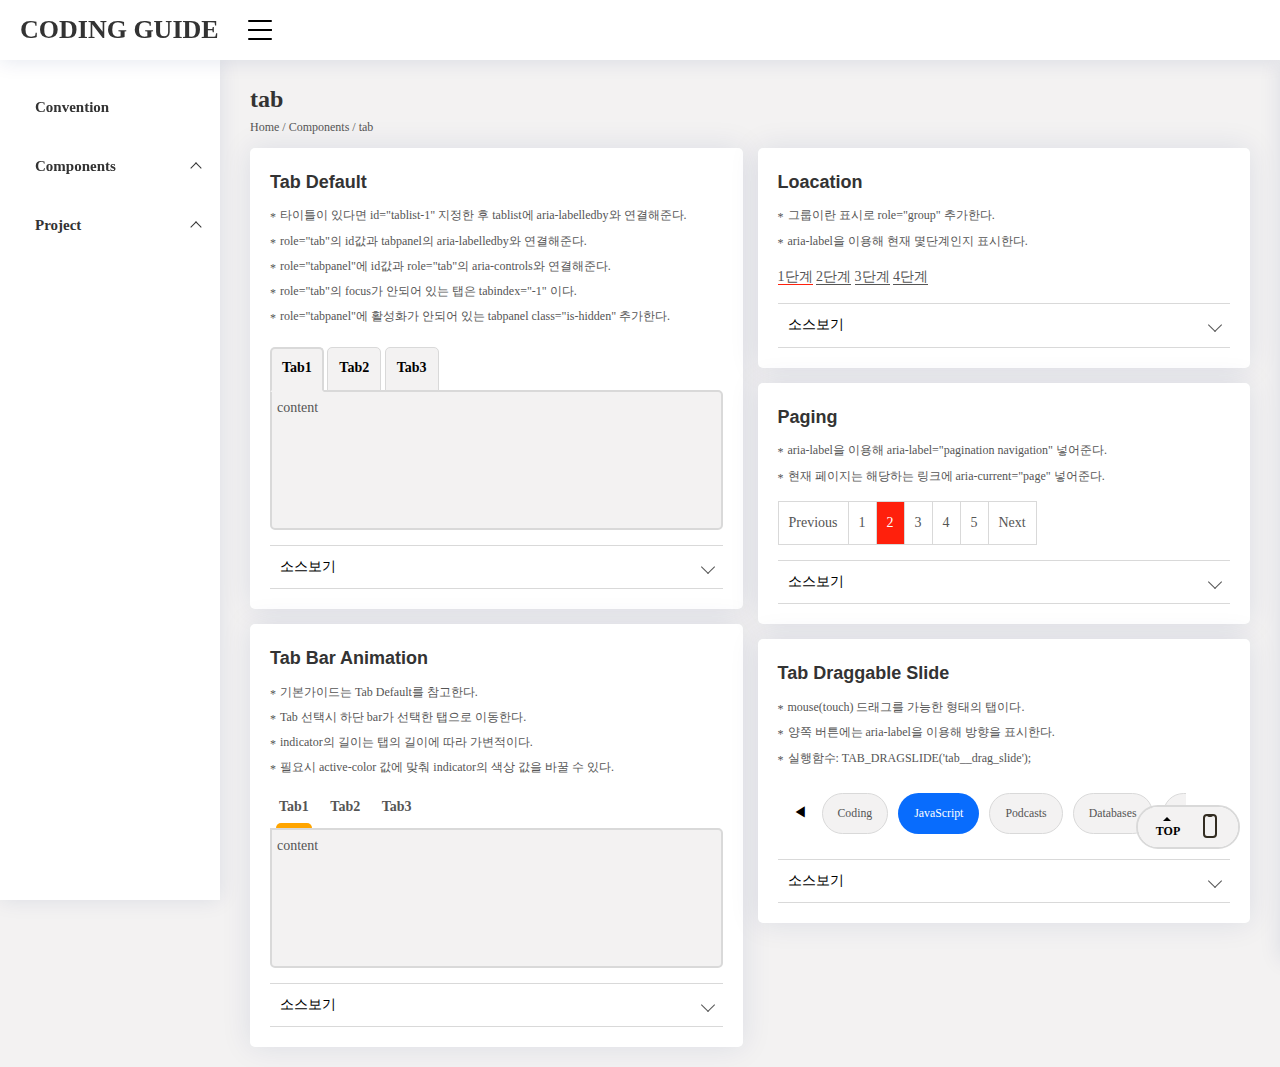
==== guide/index.html @ 0225e40b "230727" ====
<!DOCTYPE html>
<html lang="ko">
<head>
<meta charset="UTF-8" />
<meta http-equiv="Content-Language" content="ko-KR" />
<meta http-equiv="X-UA-Compatible" content="IE=Edge, chrome" />
<meta name="viewport" content="width=device-width, initial-scale=1.0, minimum-scale=1.0, maximum-scale=1.0, user-scalable=no, viewport-fit=cover" />
<title>Coding Guide</title>

<link href="resources/css/enlighterjs.min.css" rel="stylesheet">
<link href="resources/css/style.css" rel="stylesheet">
<script src="resources/js/enlighterjs.min.js"></script>
<script src="resources/js/components.js"></script>

<style>
</style>
</head>

<body>

<div id="wrap">

  <header id="header">
    <a href="index.html" class="logo">CODING GUIDE</a>
    <button type="button" class="snb_handle" title="사이드메뉴선택">
      <span class="icon"><i></i><i></i><i></i><i></i></span>
    </button>
    <div class="shortcut"></div>
    <div class="state_info">
        <div class="info_item">
            <div class="info_key">진행</div>
            <div class="info_value count-ing"></div>
        </div>
        <div class="info_item">
            <div class="info_key">검수</div>
            <div class="info_value count-test"></div>
        </div>
        <div class="info_item">
            <div class="info_key">완료</div>
            <div class="info_value count-done"></div>
        </div>
        <div class="info_item">
            <div class="info_key">수정</div>
            <div class="info_value count-modify"></div>
        </div>
        <div class="info_item">
            <div class="info_key">삭제</div>
            <div class="info_value count-defer"></div>
        </div>
        <div class="info_item info_progress">
            <div class="progress">
                <div class="progress_total">
                    <div class="progress_total-text">
                        전체
                        <span class="progress_total-count count-total"></span>개
                    </div>
                </div>
                <div class="progress_done">
                    <div class="progress_done-percent percent-done">0%</div>
                </div>
            </div>
        </div>

    </div>
  </header>
  <!-- //header -->

  <aside class="snb">

    <ul>
      <li class="snb_item">
        <button onclick="contentSelect.originalTag('Convention','Convention', convention)" class="snb_link snb-link">Convention</button>
      </li>
      <li class="snb_item">
        <header id="accordion-header-1" class="snb_toggle">
          <button type="button" aria-expanded="false" aria-controls="accordion-panel-1" class="snb_link collapsed">
            <span class="title">Components</span>
          </button>
        </header>
        <div id="accordion-panel-1" role="region" aria-labelledby="accordion-header-1" class="accordion__panel snb_submenu" aria-hidden="true">
            <div>
                <ul>
                <li><button onclick="contentSelect.originalTag('Components','Color', color)" class="snb-link">Color</button></li>
                <li><button onclick="contentSelect.componentsName('Components', 'Button', buttons)" class="snb-link">Button</button></li>
                <li><button onclick="contentSelect.componentsName('Components', 'Icon', icons)" class="snb-link">Icon</button></li>
                <li><button onclick="contentSelect.componentsName('Components', 'Tab', tabs)" class="snb-link">Tab</button></li>
                <li><button onclick="contentSelect.componentsName('Components', 'Input', inputs)" class="snb-link">Input</button></li>
                <li><button onclick="contentSelect.componentsName('Components', 'Selection', selection)" class="snb-link">Selection</button></li>
                <li><button onclick="contentSelect.componentsName('Components', 'Accordion', accordion);EXPANDED_EVENT.init('.accordion_sample_header [aria-expanded]')" class="snb-link">Accordion</button></li>
                <li><button onclick="contentSelect.componentsName('Components', 'List', list)" class="snb-link">List</button></li>
                <li><button onclick="contentSelect.componentsName('Components', 'Layout', layout)" class="snb-link">Layout</button></li>
                <li><button onclick="contentSelect.componentsName('Components', 'Popup', popup)" class="snb-link">Popup</button></li>
                <li><button onclick="contentSelect.componentsName('Components', 'Slide', slide)" class="snb-link">Slide</button></li>
                </ul>
            </div>
        </div>
      </li>
      <li class="snb_item">
        <header id="accordion-header-2" class="snb_toggle">
          <button type="button" aria-expanded="false" aria-controls="accordion-panel-2" class="snb_link collapsed">
            <span class="title">Project</span>
          </button>
        </header>
        <div id="accordion-panel-2" role="region" aria-labelledby="accordion-header-2" class="accordion__panel snb_submenu" aria-hidden="true">
            <div>
                <ul>
                <li><button onclick="contentSelect.projectName('Project', 'Members', project)" class="snb-link">Members</button></li>
                <li><button onclick="contentSelect.projectName('Project', '자산', project2)" class="snb-link">자산</button></li>
                </ul>
            </div>
        </div>
      </li>
    </ul>

  </aside>
  <!-- //side navigation bar -->

  <main id="content"></main>
  <!-- //content -->

  <iframe src="../index.html" class="preview"></iframe>
  <!-- //미리보기 -->

  <div class="func">
    <a href="#wrap" class="top" title="맨위로">TOP</a>
    <button type="button" class="preview_opener" title="미리보기 열기"></button>
  </div>

</div>

<script src="resources/js/guide.js"></script>
<script src="resources/js/menuitem/convention.js"></script>
<script src="resources/js/menuitem/color.js"></script>
<script src="resources/js/menuitem/buttons.js"></script>
<script src="resources/js/menuitem/tabs.js"></script>
<script src="resources/js/menuitem/icons.js"></script>
<script src="resources/js/menuitem/inputs.js"></script>
<script src="resources/js/menuitem/selection.js"></script>
<script src="resources/js/menuitem/accordion.js"></script>
<script src="resources/js/menuitem/layout.js"></script>
<script src="resources/js/menuitem/popup.js"></script>
<script src="resources/js/menuitem/project.js"></script>
<script src="resources/js/menuitem/project2.js"></script>
<script type="text/javascript">
// contentSelect.componentsName('Components', 'Accordion', accordion);
// contentSelect.componentsName('Components', 'Buttons', buttons);
contentSelect.componentsName('Components', 'tab', tabs);
// contentSelect.componentsName('Components', 'Input', inputs);
// contentSelect.componentsName('Components', 'Selection', selection);
// EXPANDED_EVENT.init('.accordion_sample_header [aria-expanded]');
// contentSelect.componentsName('Components', 'Popup', popup);
// contentSelect.projectName('Project', 'Members', project);
// contentSelect.originalTag('Convention','Convention', convention);
// contentSelect.originalTag('Components','Color', color);
</script>

</body>
</html>
---- guide/resources/css/style.css ----
@charset "UTF-8";

:root{
    --color-primary:#333;
    --color-secondary:#555;
    
    --color-secondary2:#aeaeae;
    --color-warning:#ff200c;
    --color-warning-dark:#ff5436;
    --color-positive:#086cfd;
    --color-positive-dark:#279fff;
    --color-notice:#f76900;
    --color-notice-dark:#ff8f00;
    --color-ing:#98948d;
    --color-done:#77ba04;

    --bg-base:#f3f2f2;
    --bg-base-dark:#121315;
    --bg-card:#fff;
    --bg-card-dark:#1c1d21;

    --text-title:#26282c;
    --text-title-dark:#eff2f7;
    --text-text:#484b51;
    --text-text-dark:#c6cbd0;
    --text-text2:#696e76;
    --text-text2-dark:#aab0b8;
    --text-text3:#8c949e;
    --text-text4:#c6cbd0;
    --text-text4-dark:#484b51;

    --line-primary:#d9d9d9;
    --line-primary-dark:#eff2f7;
    --line-button:#26282c;
    --line-button-dark:#eff2f7;
    --line-disable:#dde1e4;
    --line-disable-dark:#3d4046;

    --border:#d9d9d9;

    --snb-size:220px;
    --preview-size:400px;

    --transition-speed:.3s;

    --scroll-behavior:smooth;

    --input-height:38px;
}

/* base */
*, *:after, *:before{-webkit-box-sizing:border-box;box-sizing:border-box}
html{
    font-size:10px;line-height:1.6;
    scroll-behavior:var(--scroll-behavior);
    scroll-padding-top:60px;
}
body,button,dd,dl,dt,fieldset,form,h1,h2,h3,h4,h5,h6,input,legend,li,ol,p,select,table,td,textarea,th,ul,figure,figcaption{margin:0;padding:0}
body{
    overflow-x:hidden;position:relative;background-color:var(--bg-base);
    font-size:1.4rem;color:var(--color-secondary);
    word-break:break-all;-webkit-text-size-adjust:none
}
main,details{display:block}
table{border-collapse:collapse}
fieldset,img{border:0}
ol,ul{list-style:none}
address,em{font-style:normal}
button,select{text-transform:none}
button{cursor:pointer}
a{color:inherit;text-decoration:none;-webkit-tap-highlight-color:rgba(0,0,0,.1)}
img{vertical-align:top}
mark{color:inherit;font-weight:700;background:none}
button,input{border-radius:0;background:none}
button, input, optgroup, select, textarea{
    -webkit-appearance:none;appearance:none;margin:0;padding:0;background-color:transparent;
    border-radius:0;border:0;font-family:inherit;font-size:inherit;letter-spacing:inherit;line-height:inherit;
}
textarea{overflow:auto}
[type="number"]::-webkit-inner-spin-button,
[type="number"]::-webkit-outer-spin-button{height:auto}
[type="search"]{-webkit-appearance:textfield;outline-offset:-2px}
[type="search"]::-webkit-search-decoration{-webkit-appearance:none}
::-webkit-file-upload-button{-webkit-appearance:button;font:inherit}
progress{vertical-align:baseline}
hr{box-sizing:content-box;height:0;overflow:visible}
pre{font-family:monospace, monospace;font-size:1em;white-space:pre-wrap}
video::-webkit-media-controls-start-playback-button{display:none !important}
.blind,.u_skip{position:absolute;clip:rect(0 0 0 0);width:1px;height:1px;margin:-1px;overflow:hidden}
.hidden, [hidden]{display:none}
.animation__no{animation-duration:.01ms !important;animation-iteration-count:1 !important;transition-duration:.01ms !important;scroll-behavior:auto !important}
/* :focus{outline:2px solid red} */


/** comporenet(작업시 필수 코드) **/

/* buttons */
a[class*="btn__"]{display:inline-block;text-decoration:none}
[class*="btn__s"]{padding:4px 8px;border-radius:4px;font-size:14px;color:#fff;border-width:1px;border-style:solid}
[class*="btn__m"]{padding:6px 12px;border-radius:6px;font-size:16px;color:#fff;border-width:1px;border-style:solid}
[class*="btn__l"]{padding:8px 16px;border-radius:8px;font-size:20px;color:#fff;border-width:1px;border-style:solid;font-weight:700}
[class*="btn__xl"]{padding:10px 18px;border-radius:10px;font-size:24px;color:#fff;border-width:1px;border-style:solid;font-weight:700}
.btn__mr{border-radius:16px}
.btn__primary{border-color:var(--color-primary);background-color:var(--color-primary)}
.btn__secondary{border-color:var(--color-secondary);background-color:var(--color-secondary)}
.btn__success{border-color:var(--color-done);background-color:var(--color-done)}
.btn__danger{border-color:var(--color-warning);background-color:var(--color-warning)}
.btn__info{border-color:var(--color-notice);background-color:var(--color-notice)}
.btn__primary_outline{border-color:var(--color-primary);color:var(--color-primary)}
.btn__secondary_outline{border-color:var(--color-secondary);color:var(--color-secondary)}
.btn__success_outline{border-color:var(--color-done);color:var(--color-done)}
.btn__danger_outline{border-color:var(--color-warning);color:var(--color-warning)}
.btn__info_outline{border-color:var(--color-notice);color:var(--color-notice)}
.btn__text{background-color:transparent;border:0;text-decoration:underline;color:var(--color-primary)}
.btn__area{display:flex;margin-top:15px}
.btn__area [class*="btn__"]{flex:1}
.btn__area [class*="btn__"]:not(:first-child){margin-left:10px}

/* badges */
[class*="badge__"]{display:inline-block}
[class*="badge__m"]{padding:3px 6px 4px;font-size:11px;border-width:1px;border-style:solid;line-height:1}
.badge__m{border-radius:2px}
.badge__mr{border-radius:10px}
.badge__primary{border-color:var(--color-primary);background-color:var(--color-primary);color:#fff}
.badge__secondary{border-color:var(--color-secondary);background-color:var(--color-secondary);color:#fff}
.badge__success{border-color:var(--color-done);background-color:var(--color-done);color:#fff}
.badge__danger{border-color:var(--color-warning);background-color:var(--color-warning);color:#fff}
.badge__info{border-color:var(--color-notice);background-color:var(--color-notice);color:#fff}

.badge__primary_text{border:0;background-color:transparent;color:var(--color-primary)}
.badge__secondary_text{border:0;background-color:transparent;color:var(--color-secondary)}
.badge__success_text{border:0;background-color:transparent;color:var(--color-done)}
.badge__danger_text{border:0;background-color:transparent;color:var(--color-warning)}
.badge__info_text{border:0;background-color:transparent;color:var(--color-notice)}

/* tab */
[role="tabpanel"].is-hidden{display:none}
.tab__defualt [role="tab"],
.tab__defualt [role="tab"]:focus,
.tab__defualt [role="tab"]:hover{
    overflow:visible;position:relative;z-index:2;top:2px;margin:0;margin-top:4px;padding:3px 3px 4px;
    border:1px solid var(--border);border-bottom:2px solid var(--border);
    border-radius:5px 5px 0 0;background:var(--bg-base);font-weight:700
}
.tab__defualt [role="tab"][aria-selected="true"]{padding:2px 2px 4px;margin-top:0;border-width:2px;border-bottom-color:var(--bg-base);background:var(--bg-base)}
.tab__defualt [role="tab"][aria-selected="false"]{border-bottom:1px solid var(--border)}
.tab__defualt [role="tab"] span.focus{display:inline-block;margin:2px;padding:4px 6px}
.tab__defualt [role="tab"]:hover span.focus,
.tab__defualt [role="tab"]:focus span.focus,
.tab__defualt [role="tab"]:active span.focus{padding:2px 4px;border:2px solid var(--color-positive);border-radius:3px}
.tab__defualt [role="tabpanel"]{padding:5px;border:2px solid var(--border);border-radius:0 5px 5px;background:var(--bg-base);min-height:10em;overflow:auto}

.tab__movbar [role="tabpanel"]{padding:5px;border:2px solid var(--border);border-radius:0 5px 5px;background:var(--bg-base);min-height:10em;overflow:auto}
.tab__movbar [role="tablist"]{position:relative}
.tab__movbar [role="tab"]{position:relative;z-index:1;margin:0 6px;padding:3px 3px 10px;text-decoration:none;color:var(--color-secondary);transition-duration:var(--transition-speed);font-weight:700}
.tab__movbar [role="tab"]:before{content:"";position:absolute;bottom:-6px;left:0;width:100%;height:5px;background-color:#dfe2ea;border-radius:8px 8px 0 0;opacity:0;transition-duration:var(--transition-speed)}
.tab__movbar [role="tab"]:not(.is-active):hover:before{opacity:1;bottom:0}
.tab__movbar [role="tab"]:not(.is-active):hover{color:var(--color-primary)}
.tab__movbar .indicator{position:absolute;left:0;bottom:0;height:4px;transition-duration:var(--transition-speed);height:5px;z-index:1;border-radius:8px 8px 0 0}

.path_depth{font-size:14px}
.path_depth .item{border-bottom:1px solid}
.path_depth .active{border-color:var(--color-warning)}

.page__link{font-size:14px}
.page__link ul{display:flex}
.page__link ul li{border:1px solid var(--border);border-right-width:0;}
.page__link ul li:last-of-type{border:1px solid var(--border)}
.page__link ul li a{display:flex;padding:1rem}
.page__link ul li a:hover, ul li a:focus{background-color:var(--bg-base)}
.page__link ul li a[aria-current=page]{background-color:var(--color-warning);border-color:var(--color-warning);border-width:3px;color:#fff}

.tab__drag_slide{--button-size:4.4rem;padding:1rem var(--button-size);position:relative;overflow-x:hidden;max-width:100rem;}
.tab__drag_slide .icon{position:absolute;top:0;height:100%;width:var(--button-size);display:flex;align-items:center;justify-content:center}
.tab__drag_slide .icon:first-child{left:0}
.tab__drag_slide .icon:last-child{right:0}
.tab__drag_slide .icon:first-child::before{content:'◀'}
.tab__drag_slide .icon:last-child::before{content:'▶'}
.tab__drag_slide .tabs-box{display:flex;gap:1rem;overflow-x:hidden;scroll-behavior:smooth}
.tab__drag_slide .tabs-box.dragging{scroll-behavior:auto;cursor:grab}
.tab__drag_slide .tabs-box .tab{cursor:pointer;font-size:1.18rem;white-space:nowrap;background-color:var(--bg-base);padding:1rem 1.5rem;border-radius:3rem;
border:1px solid var(--border)}
.tabs-box.dragging .tab{user-select:none;pointer-events:none}
.tab__drag_slide .tabs-box .tab.active{color:#fff;background:var(--color-positive);border-color:transparent}

/* forms */
[class*="input__box"]{
    --border-radius:.375rem;position:relative;z-index:1;display:flex;align-items:center;
    background-color:var(--bg-card);border:1px solid var(--border);border-radius:var(--border-radius);
}
[class*="input__box"]:focus-within{border-color:var(--color-primary)}
@supports (:focus-within){
    [class*="input__box"]:focus-within{border:0}
    [class*="input__box"] .border{
        position:absolute;top:0;left:0;right:0;bottom:0;z-index:-1;
        border:1px solid var(--border);border-radius:var(--border-radius)
    }
    [class*="input__box"] input:focus ~ .border,
    [class*="input__box"] textarea:focus ~ .border{border-color:var(--color-primary)}
}
[class*="input__box"] input,
[class*="input__box"] textarea,
[class*="input__box"] select{flex:1;width:100%;min-height:var(--input-height);padding:.375rem .75rem;line-height:1.5;color:var(--color-primary)}
[class*="input__msg"]{font-size:12px}
.input__msg_error{color:var(--color-warning)}
[class*="input__box"] .input_label{position:absolute;left:10px;top:10px;font-size:14px;color:var(--color-secondary2);transition-duration:var(--transition-speed)}
[class*="input__box"] input.focus + .input_label,
[class*="input__box"] textarea.focus + .input_label{display:none}
[class*="input__box"] input[readonly]{color:var(--color-secondary2)}
[class*="input__box"] input[disabled]{background-color:var(--bg-base)}
.input__box_ani input.focus + .input_label{display:block}

.form__area_col{display:flex;flex-wrap:wrap}
.form__area_col:not(:first-of-type){margin-top:1rem}
.form__area_col .label_name{flex:0 0 140px;padding-top:10px;font-size:14px}
.form__area_col .input_area{flex:1 1 auto}
.form__area_col .input__msg{flex:0;width:100%}
.form__area_col .checkbox_area{height:var(--input-height);display:flex;align-items:center}
.form__area_row .label_name{display:block;margin-bottom:10px;font-size:14px}
.form__area_row .input__box_ani input:focus + .input_label{transform:translateY(calc(var(--input-height) * -1))}

.field__multi_columns{display:flex;flex-direction:row;gap:15px}
.field__multi_columns .input_area{flex:1}

.field__multi_registnum{display:flex;flex-direction:row;gap:15px}
.field__multi_registnum .input_area{flex:1}
.field__multi_registnum .input_backnum input{flex:0;width:30px;padding:0;text-align:center}
.field__multi_registnum .input_backnum .icon_pw{
    width:120px;height:14px;
    background-image:radial-gradient(var(--color-secondary2) 4px, transparent 4px);
    background-size:14px 14px;background-repeat:space no-repeat
}

.field__multi_email{display:flex;flex-direction:row;gap:15px}
.field__multi_email .input_area{flex:1}
.field__multi_email .input_remain{display:flex;align-items:center}
.field__multi_email .input_remain::before{content:'@';margin-right:15px}
.field__multi_email .input_remain .input__box{flex:1}
.field__multi_email .input_remain input{display:none;position:absolute;top:0;left:0;width:calc(100% - 40px);height:var(--input-height);background-color:#fff;border-radius:var(--border-radius)}

.form__group .form__area_row:not(:first-of-type),
.form__group .field__multi_columns:not(:first-of-type){margin-top:15px}

.form__otp .field{width:100%;display:flex;justify-content:space-around}
.form__otp .input{height:3em;width:3em;border:2px solid #dad9df;text-align:center;
font-size:1.5rem;border-radius:.6rem;background-color:var(--bg-card);appearance:textfield}
.form__otp input[type="number"]::-webkit-outer-spin-button,
.form__otp input[type="number"]::-webkit-inner-spin-button{-webkit-appearance:none;margin:0}
.form__otp #submit{margin:1rem auto 0;padding:1rem;background-color:var(--color-notice);color:var(--color-primary)}
.form__otp .show{display:block}
.form__otp .hide{display:none}
.form__otp .input:disabled{color:var(--line-disable)}
.form__otp .input:focus{border:3px solid var(--color-notice)}

/* selection */
@keyframes dothabottomcheck{
    0%{ height:0 }
    100%{ height:calc(var(--v-size) / 2); }
}
@keyframes dothatopcheck{
    0%{ height:0 }
    50%{ height:0 }
    100%{ height:var(--v-size); }
}
[class*="checkbox"]{cursor:pointer}
[class*="checkbox__draw"]{--v-size:14px;--v-line:2px;--v-radius:3px}
[class*="checkbox__draw"] figure.v{display:inline-flex;align-items:center;justify-content:center;margin-right:5px;border:1px solid var(--color-secondary);border-radius:5px;width:calc(var(--v-size) + 10px);height:calc(var(--v-size) + 10px)}
[class*="checkbox__draw"] figure.v i{position:relative;display:inline-block;width:var(--v-size);height:var(--v-size)}
[class*="checkbox__draw"] figure.v i::before,
[class*="checkbox__draw"] figure.v i::after{content:'';position:absolute;height:0;width:var(--v-line);background-color:var(--color-secondary);transform-origin:left top}
[class*="checkbox__draw"] figure.v i::before{top:var(--v-size);left:calc(var(--v-size) * .4);border-radius:0 0 var(--v-radius) var(--v-radius);transform:rotate(-135deg)}
[class*="checkbox__draw"] figure.v i::after{top:calc(var(--v-size) * .6);left:0;border-radius:var(--v-radius) var(--v-radius) 0 0;transform:rotate(-45deg)}
[class*="checkbox__draw"] input:checked + figure.v i::before,
[class*="checkbox__draw"] input:checked + figure.v i::after,
[class*="checkbox__draw"][aria-checked="true"] figure.v i::before,
[class*="checkbox__draw"][aria-checked="true"] figure.v i::after{animation-fill-mode:forwards;animation-timing-function:ease}
[class*="checkbox__draw"] input:checked + figure.v i::before,
[class*="checkbox__draw"][aria-checked="true"] figure.v i::before{height:var(--v-size);animation-name:dothatopcheck}
[class*="checkbox__draw"] input:checked + figure.v i::after,
[class*="checkbox__draw"][aria-checked="true"] figure.v i::after{height:calc(var(--v-size) / 2);animation-name:dothabottomcheck}
.checkbox__draw_ani input:checked + figure.v i::before,
.checkbox__draw_ani input:checked + figure.v i::after,
.checkbox__draw_ani[aria-checked="true"] figure.v i::before,
.checkbox__draw_ani[aria-checked="true"] figure.v i::after{animation-duration:var(--transition-speed)}

[class*="radio__draw"] i.o{display:inline-block;vertical-align:middle;width:30px; height:30px;margin-right:4px;border-radius:50%;background-color:var(--bg-base)}
[class*="radio__draw"][aria-checked="true"] i.o,
[class*="radio__draw"] input:checked + i.o{box-shadow:inset 0 0 0 20px var(--color-positive)}
.radio__draw_ani i.o{transition:box-shadow var(--transition-speed)}
  
@keyframes slide-on{
    0%{padding-left:0}
    60%{padding-left:4.8rem}
    100%{padding-left:4.4rem}
}
@keyframes slide-off{
    0%{padding-left:4.4rem;text-indent:0}
    60%{padding-left:0;text-indent:-.4rem}
    100%{padding-left:0;text-indent:0}
}
input.switch__spring{
    appearance:none;user-select:none;-webkit-tap-highlight-color:transparent;-webkit-touch-callout:none;
    position:relative;display:inline-block;width:9rem;height:4.6rem;
    border-radius:2.3rem;box-shadow:inset 0 0 0 .2rem #eee;line-height:4.6rem;font-size:1rem;cursor:pointer;
    transition:box-shadow .3s ease-in-out, padding .25s ease-in-out;transition-delay:.1s, 0s;
    outline:1px solid transparent !important;background:transparent;
}
input.switch__spring:checked{padding-left:4.4em;transition-delay:0s, 0s;box-shadow:inset 0 0 0 2.62857em #00c169 !important}
input.switch__spring.hit{animation:slide-off .35s ease both}
input.switch__spring.hit:checked{animation:slide-on .35s ease both .05s}
input.switch__spring::before, input.switch__spring::after{content:""}
input.switch__spring::after{position:absolute;top:-1.4rem;left:-1.4rem;bottom:-1.4rem;right:-1.4rem}
input.switch__spring::before{
    display:inline-block;height:4.2rem;width:4.2rem;margin:.2rem 0 0 .2rem;
    background-color:#fff;border-radius:2.1rem;
    box-shadow:0 .2rem .4rem 0 rgba(0, 0, 0, 0.2), 0 0 .1rem .1rem rgba(0, 0, 0, 0.1);
    transition:all .1s ease .1s;
}
input.switch__spring:active::before{transition:all .1s ease .05s}
input.switch__spring:active::before{width:5rem}
input.switch__spring:active:checked::before{margin-left:-.6rem}
  
.switch__rubber{display:inline-block;position:relative;width:7rem;height:3.7rem;border-radius:3.5rem;background:var(--bg-base);cursor:pointer;}
.switch__rubber .slider{
    position:absolute;left:.35rem;top:.3rem;width:6.3rem;height:3rem;border-radius:50%;
    background-color:var(--color-warning);transition:all var(--transition-speed) ease;
    transform:scaleX(.4758);transform-origin:left center
}
.switch__rubber.activate .slider{animation:activate .5s ease forwards}
.switch__rubber.deactivate .slider{transform:scaleX(.4758) translateX(0);animation:deactivate .5s ease forwards}
@keyframes activate{
    50%{transform-origin:left center;border-radius:5.8rem;transform:scaleX(1);background-color:var(--color-warning)}
    50.1%{transform-origin:right center}
    100%{transform-origin:right center;transform:scaleX(0.4758) translateX(0);background-color:var(--color-done)}
}
@keyframes deactivate{
    0%{transform-origin:right center;border-radius:50%;transform:scaleX(.4758) translateX(0);background-color:var(--color-done)}
    50%{transform:scaleX(1) translateX(0);border-radius:5.8rem;transform-origin:right center;background-color:var(--color-done)}
    50.1%{transform-origin:left center}
    100%{transform-origin:left center;transform:scaleX(.4758);background-color:var(--color-warning)}
}

.input__stepper{display:inline-flex;background-color:#fff;box-shadow:0 2rem 3rem rgba(0,0,0,.15);border:1px solid var(--border);border-radius:4.5rem}
.input__stepper input[type="number"]{appearance:textfield;background-color:#fff;border:0;text-align:center;font-size:4rem;color:var(--color-primary)}
.input__stepper input::-webkit-outer-spin-button,
.input__stepper input::-webkit-inner-spin-button{-webkit-appearance:none;margin:0}
.input__stepper button{background-color:#fff;border:0;font-size:4rem;color:var(--color-positive);cursor:pointer}
.input__stepper .decrement{padding:1.5rem .5rem 1.5rem 2.5rem;border-radius:4.5rem 0 0 4.5rem}
.input__stepper .increment{padding:1.5rem 2.5rem 1.5rem .5rem;border-radius:0 4.5rem 4.5rem 0}

/* accordion */
.accordion__panel{
    --transition-speed:.3s;
    display:grid;
    grid-template-rows:0fr;
    transition:grid-template-rows var(--transition-speed);
    transition:grid-template-rows var(--transition-speed),
                -ms-grid-rows var(--transition-speed);
}
.accordion__panel[aria-hidden=false]{
    grid-template-rows:1fr;
}
.accordion__panel > div{
    overflow:hidden;
}

/* calendar */
.container-calendar {
    background: #ffffff;
    padding: 15px;
    max-width: 475px;
    margin: 0 auto;
    overflow: auto;
}

.button-container-calendar button {
    cursor: pointer;
    display: inline-block;
    zoom: 1;
    background: #00a2b7;
    color: #fff;
    border: 1px solid #0aa2b5;
    border-radius: 4px;
    padding: 5px 10px;
}

.table-calendar {
    border-collapse: collapse;
    width: 100%;
}

.table-calendar td, .table-calendar th {
    padding: 5px;
    border: 1px solid #e2e2e2;
    text-align: center;
    vertical-align: top;
}

.date-picker.today {
    font-weight: bold;
    outline: 1px dashed #00BCD4;
}

.date-picker.selected button {
    border-bottom: 2px solid currentColor;
}

/* sunday */
.date-picker:nth-child(1) {
  color: red;
}

/* friday */
.date-picker:nth-child(6) {
  color: green;
}

#monthAndYear {
    text-align: center;
    margin-top: 0;
}

.button-container-calendar {
    position: relative;
    margin-bottom: 1em;
    overflow: hidden;
    clear: both;
}

#previous {
    float: left;
    margin-right: 10px;
}

#next {
    float: right;
}

.footer-container-calendar {
    margin-top: 1em;
    border-top: 1px solid #dadada;
    padding: 10px 0;
}

.footer-container-calendar select {
    cursor: pointer;
    display: inline-block;
    zoom: 1;
    background: #ffffff;
    color: #585858;
    border: 1px solid #bfc5c5;
    border-radius: 3px;
    padding: 5px 1em;
}

/* popup */
@keyframes popup-ani{
  to{opacity:1;transform:translateY(0)}
}
.popup_wrap{display:none;width:100vw;height:100vh;position:fixed;top:0;left:0;z-index:30}
.popup_container{position:absolute;background-color:#fff}
.popup_close{position:absolute;top:0;right:0;z-index:10;}
.popup_back{position:absolute;left:0;top:0;bottom:0;right:0;background-color:rgba(0,0,0,.5)}
[data-popup-type="center"]{align-items:center;justify-content:center}
[data-popup-type="center"] .popup_container{width:300px;height:300px;transform:translateY(20px);opacity:0}
[data-popup-type="center"].open{display:flex;}
[data-popup-type="center"].open .popup_container{animation:popup-ani .3s ease .1s forwards}
[data-popup-type="bottom"].open{display:block}
[data-popup-type="bottom"] .popup_container{width:100%;bottom:0;border-radius:12px 12px 0 0;transform:translateY(var(--bottom))}
[data-popup-type="bottom"].open .popup_container{animation:popup-ani .3s ease .1s forwards}
[data-popup-type="full"] .popup_container{position:relative}
[data-popup-type="full"] .popup_content{overflow:auto;flex:1}
[data-popup-type="full"] .popup_footer{height:50px;border-top:1px solid}
[data-popup-type="full"].open{display:block}
[data-popup-type="full"].open .popup_container{display:flex;height:100%;flex-direction:column}
[data-popup-type="full"].open .popup_footer{margin-top:auto}

.tooltip_wrap{display:none;width:100%;position:absolute;z-index:30}
.tooltip_wrap.open{display:block}
.tooltip_wrap::before{content:'';width:20px;height:20px;transform:rotate(45deg);box-shadow:0 1px 14px rgba(0,0,0,.2);background:#fff;position:absolute;z-index:1;left:20px}
.tooltip_wrap::after{content:"";height:100%;width:100%;border-radius:4px;position:absolute;top:0;left:0;box-shadow:0 1px 14px rgba(0,0,0,.2)}
.tooltip_container{position:relative;z-index:1;width:100%;padding:20px;border-radius:4px;background-color:#fff}
.tooltip_wrap.arrow_top::before{top:-8px;}
.tooltip_wrap.arrow_btm::before{bottom:-8px;}

.toast_wrap{display:none;position:fixed;left:0;right:0;padding:20px;z-index:30;transition-duration:.3s;opacity:0}
.toast_content{position:relative;padding:10px;border-radius:12px;background-color:rgba(0,0,0,.5);font-size:12px;color:#fff}
.toast_wrap.open{display:block}
.toast_wrap.on{opacity:1}

[data-toast-type="bottom"]{--bottom:100%;bottom:0;transform:translateY(var(--bottom))}
[data-toast-type="bottom"].on{transform:translateY(0)}
[data-toast-type="center"]{top:50%;transform:translateY(calc(-50% + 20px))}
[data-toast-type="center"].on{transform:translateY(-50%)}


/** 아래부터는 guide 페이지를 위한 소스 **/
/* color참고 https://www.color-hex.com/ */

/* layout */
table{width:100%}
.tac{text-align:center}
#header{
  background-color:#fff;padding-left:20px;
  display:flex;align-items:center;z-index:30;height:60px;
  position:sticky;top:0;right:0;left:0;
  box-shadow:0px 2px 20px rgba(1, 41, 112, 0.1);
  transition-duration:var(--transition-speed)
}
#header .logo{font-size:26px;font-weight:700;color:var(--color-primary);width:220px}
.state_info{margin-left:auto;padding-right:25px;font-size:11px;align-self:stretch;display:flex;}
.state_info .info_item{width:46px;height:100%;display:flex;flex-direction:column;border-left:1px solid var(--border);justify-content:center;align-items:center;}
.state_info .info_value{font-size:18px;font-weight:700;}
.state_info .info_progress{width:225px;padding:0 15px;}
.state_info .count-ing{color:var(--color-ing);}
.state_info .count-test{color:var(--color-notice);}
.state_info .count-done{color:var(--color-done);}
.state_info .count-modi{color:var(--color-positive);}
.state_info .count-defer{color:var(--color-warning);}

.progress{position:relative;width:100%;height:5px}
.progress_total{
    position:absolute;
    top:0;
    left:0;
    width:100%;
    height:100%;
    font-size:12px;
    background-color:#dcd8d1;
}
.progress_total-text{
    position:absolute;
    right:0;
    top:3px;
    color:#666156;
    font-weight:700;
    font-size:11px;
}
.progress_total-count{
    color:#000;
    font-weight:700;
    font-size:14px;
    font-family:consolas;
}
.progress_done{
    position:absolute;
    top:0;
    left:0;
    height:100%;
    background-color:var(--color-done);
}
.progress_done-percent{
    position:absolute;
    right:0;
    bottom:3px;
    color:#000;
    font-weight:700;
    font-size:14px;
    font-family:consolas;
    white-space:nowrap;
    transform:translateX(50%);
}
.progress.half .progress_done-percent{
    transform:translateX(0);
}
.progress_defer{
    position:absolute;
    top:7px;
    left:0;
    height:2px;
    background-color:#f95a37;
}
.shortcut{
    overflow-x:auto;
    overflow-y:hidden;
    flex:1 1 0;
    height:50px;
    padding:0 20px;
    display:flex;
    align-items:center;
    white-space:nowrap;
}
.shortcut .go{
    display:inline-block;
    padding:3px 15px;
    border-radius:27px;
    background-color:var(--bg-base);
    font-weight:700;
    font-size:13px;
    line-height:1.5;
    letter-spacing:-1px;
    text-decoration:none;
}
.shortcut .go + .go{margin-left:4px;}

@keyframes LineHide{
	0%{width:24px;opacity:1}
	50%, 100%{width:0;opacity:0;}
}
@keyframes ScaleChange{
	0%{width:24px;}
	50%, 100%{width:28px;}
}
@keyframes Clockwise{
	0%, 50%{transform:translate(-50%, -50%) rotate(0)}
	100%{transform:translate(-50%, -50%) rotate(45deg)}
}
@keyframes Counterclockwise{
	0%, 50%{transform:translate(-50%, -50%) rotate(0)}
	100%{transform:translate(-50%, -50%) rotate(-45deg)}
}
.snb_handle{padding:8px;border:0;border-radius:8px;outline:none;cursor:pointer;transition:var(--transition-speed) ease-in-out}
.snb_handle:active{transform:scale(.9)}
.snb_handle .icon{position:relative;display:block;width:24px;height:20px}
.snb_handle .icon i{
	position:absolute;width:24px;height:2px;
	border-radius:2px;background-color:#000;
	animation-duration:var(--transition-speed);animation-fill-mode:forwards;animation-direction:reverse
}
.snb_handle.active .icon i{animation-direction:normal}
.snb_handle .icon i:nth-child(1){left:0;top:0}
.snb_handle .icon i:nth-child(2){right:0;bottom:0}
.snb_handle .icon i:nth-child(3),
.snb_handle .icon i:nth-child(4){left:50%;top:50%;transform:translate(-50%, -50%)}
.snb_handle.animation .icon i:nth-child(1),
.snb_handle.animation .icon i:nth-child(2){animation-name:LineHide}
.snb_handle.animation .icon i:nth-child(3){animation-name:ScaleChange, Clockwise}
.snb_handle.animation .icon i:nth-child(4){animation-name:ScaleChange, Counterclockwise}
.snb{
  overflow-y:auto;background-color:#fff;
  position:fixed;top:60px;left:0;bottom:0;
  width:var(--snb-size);z-index:25;padding:20px;
  scrollbar-width:thin;scrollbar-color:#aab7cf transparent;
  box-shadow:0px 0px 20px rgba(1, 41, 112, 0.1);
  transition-duration:var(--transition-speed)
}
.snb_item{margin-bottom:5px}
.snb_link{
  display:flex;align-items:center;
  width:100%;padding:15px;border-radius:4px;
  font-size:15px;font-weight:600;color:var(--color-primary);
  transition-duration:var(--transition-speed)
}
.snb_link.collapsed{color:var(--color-primary);background:#fff}
.snb_link:not([aria-expanded]):hover, .snb_link:not([aria-expanded]).active{background:var(--bg-base)}
.snb_link[aria-expanded]{position:relative;--arr-dir:-45deg;--arr-size:8px}
.snb_link[aria-expanded]::after{
    content:'';position:absolute;right:0;top:50%;
    width:var(--arr-size);height:var(--arr-size);margin-top:2px;
    border-width:1px 1px 0 0;border-style:solid;border-color:currentColor;
    transform:translateY(-50%) rotate(var(--arr-dir))
}
.snb_link[aria-expanded="true"]{--arr-dir:135deg}
.snb_link[aria-expanded="true"]::after{margin-top:-2px}
.snb_submenu a, .snb_submenu button{
  display:flex;align-items:center;width:100%;padding:10px 0 10px 30px;
  font-size:14px;color:var(--color-primary);transition-duration:var(--transition-speed)
}
.snb_submenu button:hover,
.snb_submenu button.active{color:var(--color-primary);text-decoration:underline}
#content{padding:20px 30px;margin-left:var(--snb-size);margin-right:0;transition-duration:var(--transition-speed)}
.preview{
    overflow-y:auto;position:fixed;top:60px;right:calc(var(--preview-size) * -1);
    height:100%;width:var(--preview-size);background-color:#fff;
    border:0;border-left:1px solid var(--border);box-shadow:0px 0px 20px rgba(1, 41, 112, 0.1);
    transition-duration:var(--transition-speed);z-index:25
}
.snbClose .snb{left:calc(var(--snb-size) * -1)}
.snbClose #content{margin-left:0}
.previewOpen #content{margin-right:var(--preview-size)}
.previewOpen .preview{right:0}
.previewOpen .func{right:calc(var(--preview-size) + 10px)}
.func{
    overflow:hidden;
    position:fixed;
    bottom:51px;
    right:40px;
    z-index:100;
    border:2px solid var(--border);
    border-radius:40px;
    font-size:0;
    box-shadow:inset 0 0 5px 0 rgba(0,0,0,.05);
    transition-duration:var(--transition-speed);
    display:flex;
}
.func .top{
    position:relative;
    width:50px;
    height:40px;
    margin:0;
    padding:10px 0 0 10px;
    border:0;
    background-color:var(--bg-base);
    color:#000;
    font-weight:700;
    font-size:12px;
    cursor:pointer;
    display:flex;
    align-items:center;
    justify-content:center;
}
.func .top:before{
    content:"";
    position:absolute;
    top:10px;
    left:25px;
    width:0;
    height:0;
    border:4px solid transparent;
    border-top-width:0;
    border-bottom-color:#000;
}
.func .preview_opener{
    position:relative;
    overflow:hidden;
    white-space:nowrap;
    text-indent:100%;
    width:50px;
    height:40px;
    margin:0;
    padding:0;
    border:0;
    background-color:var(--bg-base);
    cursor:pointer;
}
.func .preview_opener:before{
    content:"";
    position:absolute;
    top:7px;
    left:15px;
    width:14px;
    height:24px;
    border-radius:4px;
    border-top:2px solid #332d22;
    border-right:2px solid #332d22;
    border-bottom:2px solid #332d22;
    border-left:2px solid #332d22;
    background-color:var(--bg-base);
    transition-duration:var(--transition-speed)
}
.func .preview_opener:after{
    content:"";
    position:absolute;
    top:7px;
    left:19px;
    width:6px;
    height:3px;
    border-radius:0 0 2px 2px;
    background-color:#332d22;
}

.pagetitle{margin-bottom:10px;position:relative;}
.pagetitle h2{font-size:24px;margin-bottom:0;font-weight:600;color:var(--color-primary)}
.pagetitle .breadcrumb{font-size:12px;color:var(--color-secondary)}
.pagetitle .breadcrumb.active{color:#51678f}
.section_card,
.section_convention{
  margin-bottom:30px;
  padding:20px;
  border-radius:5px;
  box-shadow:0px 0 30px rgba(1, 41, 112, 0.1);
  background-color:var(--bg-card);
}
.section_card h3{
  padding-bottom:10px;
  font-size:18px;
  font-weight:700;
  color:var(--color-primary);
  font-family:"Poppins", sans-serif;
}
.section_card_wrap{
    display:grid;
    grid-template-columns:repeat(auto-fit, minmax(420px, 1fr));
    align-items:start;
    gap:1.5rem;
}
.section_card_wrap .section_card{margin-bottom:0}
@supports (break-inside:avoid){
    .section_card_wrap{
        display:block;
        columns:3;
        break-inside:avoid;
    }
    .section_card_wrap .section_card{
        break-inside:avoid;
        margin-bottom:1.5rem;
    }
}

.idSearch_box{position:absolute;right:0;bottom:0;z-index:10;}
.idSearch_input{width:215px;background-color:var(--bg-card);padding:8px 10px;border-radius:6px;font-size:12px}
.idSearch_go{font-size:12px;}

.section_convention h2{margin-bottom:20px;font-size:20px;}
.section_convention h2:not(:first-of-type){margin-top:30px;}
.section_convention h3{margin:20px 0 10px;font-size:16px;}
.section_convention h4{margin:10px 0;font-size:14px;}
.section_convention a[href*="#"]{text-decoration:underline;}
.section_convention .pre{background-color:var(--bg-base);padding:10px 20px;}
.section_convention .table2{margin-top:10px;}
.table thead{background-color:var(--bg-base)}
.table th.state>span{position:relative;z-index:1;}
.table th.state>span::after{content:'▼';position:absolute;right:-2px;top:50%;transform:translateY(-50%);font-size:10px;z-index:-1;color:var(--color-primary)}
.table th.state select{font-weight:700;height:33px;padding-right:10px;color:var(--color-primary)}
.table>:not(caption)>*>*{padding:10px}
.table td{
  border-bottom:1px solid var(--border);
  text-align:center;
  font-size:12px;
}
.table a{
    text-decoration:underline;
    color:var(--color-primary);
}
.table td.url .copy{
    display:inline-block;
    background-color:var(--color-secondary2);
    padding:2px 4px 4px;
    border-radius:4px;
    line-height:1.1;
    font-size:11px;
    color:#fff;
}
.table td.state strong{
    display:inline-block;
    padding:2px 4px;
    border-radius:4px;
    color:#fff;
}
.table td.ing strong{
    background-color:var(--color-ing);
}
.table td.test strong{
    background-color:var(--color-notice);
}
.table td.done strong{
    background-color:var(--color-done);
}
.table td.modify strong{
    background-color:var(--color-positive);
}
.table tr.defer{
  text-decoration:line-through;
  opacity:.5;
}
.table tr.defer td.state strong{
    color:var(--color-warning);
}
.table td.depth2,
.table td.depth3,
.table td.depth4,
.table td.section,
.table td.pagename{text-align:left;}
.table .sort_arrows{display:flex;justify-content:center;}
.table .sort_arrows button{width:22px;height:22px;border:1px solid var(--border);border-radius:4px;font-size:11px;color:var(--color-primary)}
.table .sort_arrows .before::before{content:'▲'}
.table .sort_arrows .after{margin-left:4px}
.table .sort_arrows .after::before{content:'▼'}

.table2{border-top:1px solid var(--border);border-right:1px solid var(--border)}
.table2 caption{font-weight:700;text-align:left;}
.table2 thead{background-color:var(--bg-base)}
.table2>:not(caption)>*>*{padding:10px}
.table2 th, .table2 td{
    border-bottom:1px solid var(--border);
    border-left:1px solid var(--border);
}
.table2 td{font-size:12px}
.table2 a{
    text-decoration:underline;
    color:var(--color-primary);
}

.codeview + .codeview_wrap{margin-top:15px;}
.codeview_wrap{border-top:1px solid var(--border);border-bottom:1px solid var(--border);}
.codeview_header button{width:100%;padding:10px;text-align:left;display:flex;align-items:center;}
.codeview_header button::after{content:'';border-width:1px 1px 0 0;border-style:solid;border-color:var(--color-secondary);margin-left:auto;width:10px;height:10px;transform:rotate(135deg)}
.codeview_header button[aria-expanded=true]::after{transform:rotate(-45deg);margin-top:4px}
.codetext{margin-bottom:15px;font-size:12px;}

.accordion_sample_header{
    border:1px solid #ebeef4;
}
.accordion_sample_header button{
    position:relative;
    display:flex;
    align-items:center;
    width:100%;
    overflow-anchor:none;
    padding:16px 20px;
    font-size:16px;
    background-color:#f6f9ff;
}
.accordion_sample_header button::after{
    content:'';margin-left:auto;width:1rem;height:1rem;
    border-width:1px 1px 0 0;border-style:solid;border-color:var(--color-secondary);transform:rotate(135deg);
}
.accordion_sample_header button[aria-expanded=true]::after{transform:rotate(-45deg)}
.accordion_sample_content{
    padding:16px 20px;
    border-bottom:1px solid #ebeef4;
    font-size:14px;
}

.list__type > li{position:relative;padding-left:10px;}
.list__type > li:not(:first-child){margin-top:6px;}
.list__type > li::before{content:'*';position:absolute;left:0;top:2px;}
.list__type ol{margin-left:4px;counter-reset:my-counter;}
.list__type ol li{counter-increment:my-counter}
.list__type ol li::before{content:counter(my-counter)'. ';}

.color_palette{padding-bottom:30px}
.color_palette dl{display:flex;flex-wrap:wrap}
.color_palette dl:not(:first-child){margin-top:30px;}
.color_palette dt{width:220px;margin-bottom:20px;font-weight:700;font-size:24px}
.color_palette dd{flex:1}
.color_palette dl:not(:last-child) dd{padding-bottom:40px;border-bottom:1px solid var(--border)}
.color_palette .color_set{display:flex;flex-wrap:wrap;width:160px;gap:4px;margin-top:60px;box-shadow:0 8px 64px 0 rgba(0, 0, 0, .07);}
.color_palette .color_set .color{flex:1 1 0;height:100px;position:relative}
.color_palette .color_set .color::before{content:attr(data-theme);position:absolute;top:-34px;left:0;width:100%;text-align:center;font-size:18px;color:var(--color-secondary2)}
.color_palette .color_set .text{flex:0 0 100%;min-height:126px;padding:15px;text-transform:uppercase}
.color_palette .color_set .text strong{display:block;margin-bottom:4px;font-size:16px;text-transform:initial}
.color_palette .color_set_wrap{display:flex;gap:50px;flex-wrap:wrap}
.color_palette h3{margin:40px 0 10px 0;font-size:20px}


/* enlighter */
.enlighter-btn-raw,
.enlighter-toolbar-bottom,
.enlighter-btn-website,
.enlighter-btn-window{
  display:none !important;
}

/* no animation */
@media (prefers-reduced-motion:reduce){
  *,
  *::before,
  *::after{
    animation-duration:.01ms !important;
    animation-iteration-count:1 !important;
    transition-duration:.01ms !important;
    scroll-behavior:auto !important;
  }
}

/* notebook */
@media (max-width:1540px){
    @supports (break-inside:avoid){
        .section_card_wrap{
            columns:2;
        }
    }
}

/* mobile */
@media (max-width:1024px){
    :root{
        --transition-speed:0s;
    }
    html{
        scroll-padding-top:90px;
    }

    .snb.type{top:82px}
    .snb_handle{margin-left:auto;margin-right:15px}
    #content{padding-right:20px;padding-left:20px;margin-left:0;}
    #header{min-height:60px;height:auto;flex-wrap:wrap}
    .shortcut{height:40px;padding-left:0;flex:none;width:100%}
    .shortcut .go{margin-top:-5px}

    .state_info,
    .func .preview_opener{display:none}
    .func .top{padding-left:0}
    .func .top:before{left:20px;}

    .idSearch_box{position:static;margin-top:10px;}

    .func{bottom:25px;right:25px}

    .table thead, .table tbody{
        display:block
    }
    .table thead{
        background-color:transparent;
        text-align:center;
        padding-top:15px;
    }
    .table thead tr{
        display:block;
    }
    .table th{
        display:inline-block;
        min-width:80px;
        width:auto;
        background-color:var(--bg-card);
        border:1px solid var(--border);
        border-radius:4px;
        margin-left:6px;
        margin-bottom:6px;
    }
    .table th.depth2,
    .table th.depth3,
    .table th.depth4,
    .table th.pagename,
    .table th.section,
    .table th.url,
    .table th.worker,
    .table th.etc{display:none}
    .table th.end,
    .table th.modify{position:relative;padding:0;border:0}
    .table th.end strong,
    .table th.modify strong{position:absolute;left:50%;top:-20px;font-size:12px;transform:translateX(-50%);}
    .table .sort_arrows{display:inline-flex;}
    .table .sort_arrows button{width:38px;height:38px;font-size:14px}
    .table th.state{padding:1px 0 2px}
    .table th.state>span::after{font-size:12px}
    .table th.state select{padding-right:12px}
    .table tbody tr{
        display:block;background-color:var(--bg-card);
        box-shadow:0px 7px 6px -6px rgba(0,0,0,.28);
        border:1px solid var(--border);
        margin-top:20px;padding-top:77px;position:relative;
        border-radius:4px;overflow:hidden;
    }
    .table tbody tr:first-child{margin-top:12px}
    .table td{display:block;text-align:left}
    .table td:last-child{border-bottom:0}
    .table td:not(.depth2)[data-label]{padding-left:50%}
    .table td[data-label]::before{content:attr(data-label);display:inline-block;color:var(--color-secondary2);}
    .table td:not(.depth2)[data-label]::before{
        margin-left:-100%;
        width:100%;
        white-space:nowrap;
    }
    .table td.pagename,
    .table td.url{position:absolute;width:100%}
    .table td.pagename{top:0;font-size:20px;height:54px;border-bottom:0;font-weight:700}
    .table td.url{top:0;padding-top:46px;border-bottom:2px solid var(--color-primary);z-index:1}
    .table td.url a{display:inline-block;}
    .table td.url .copy{display:none;}
    .table td.depth2,
    .table td.depth3,
    .table td.depth4{display:inline-block;border-bottom:0;position:relative}
    .table td.depth2::after,
    .table td.depth3::after{content:'>';position:absolute;right:-6px}
    .table td.section{border-top:1px solid var(--border)}
    .table td.etc{display:none}

    @supports (break-inside:avoid){
        .section_card_wrap{
            columns:1;
        }
    }
}
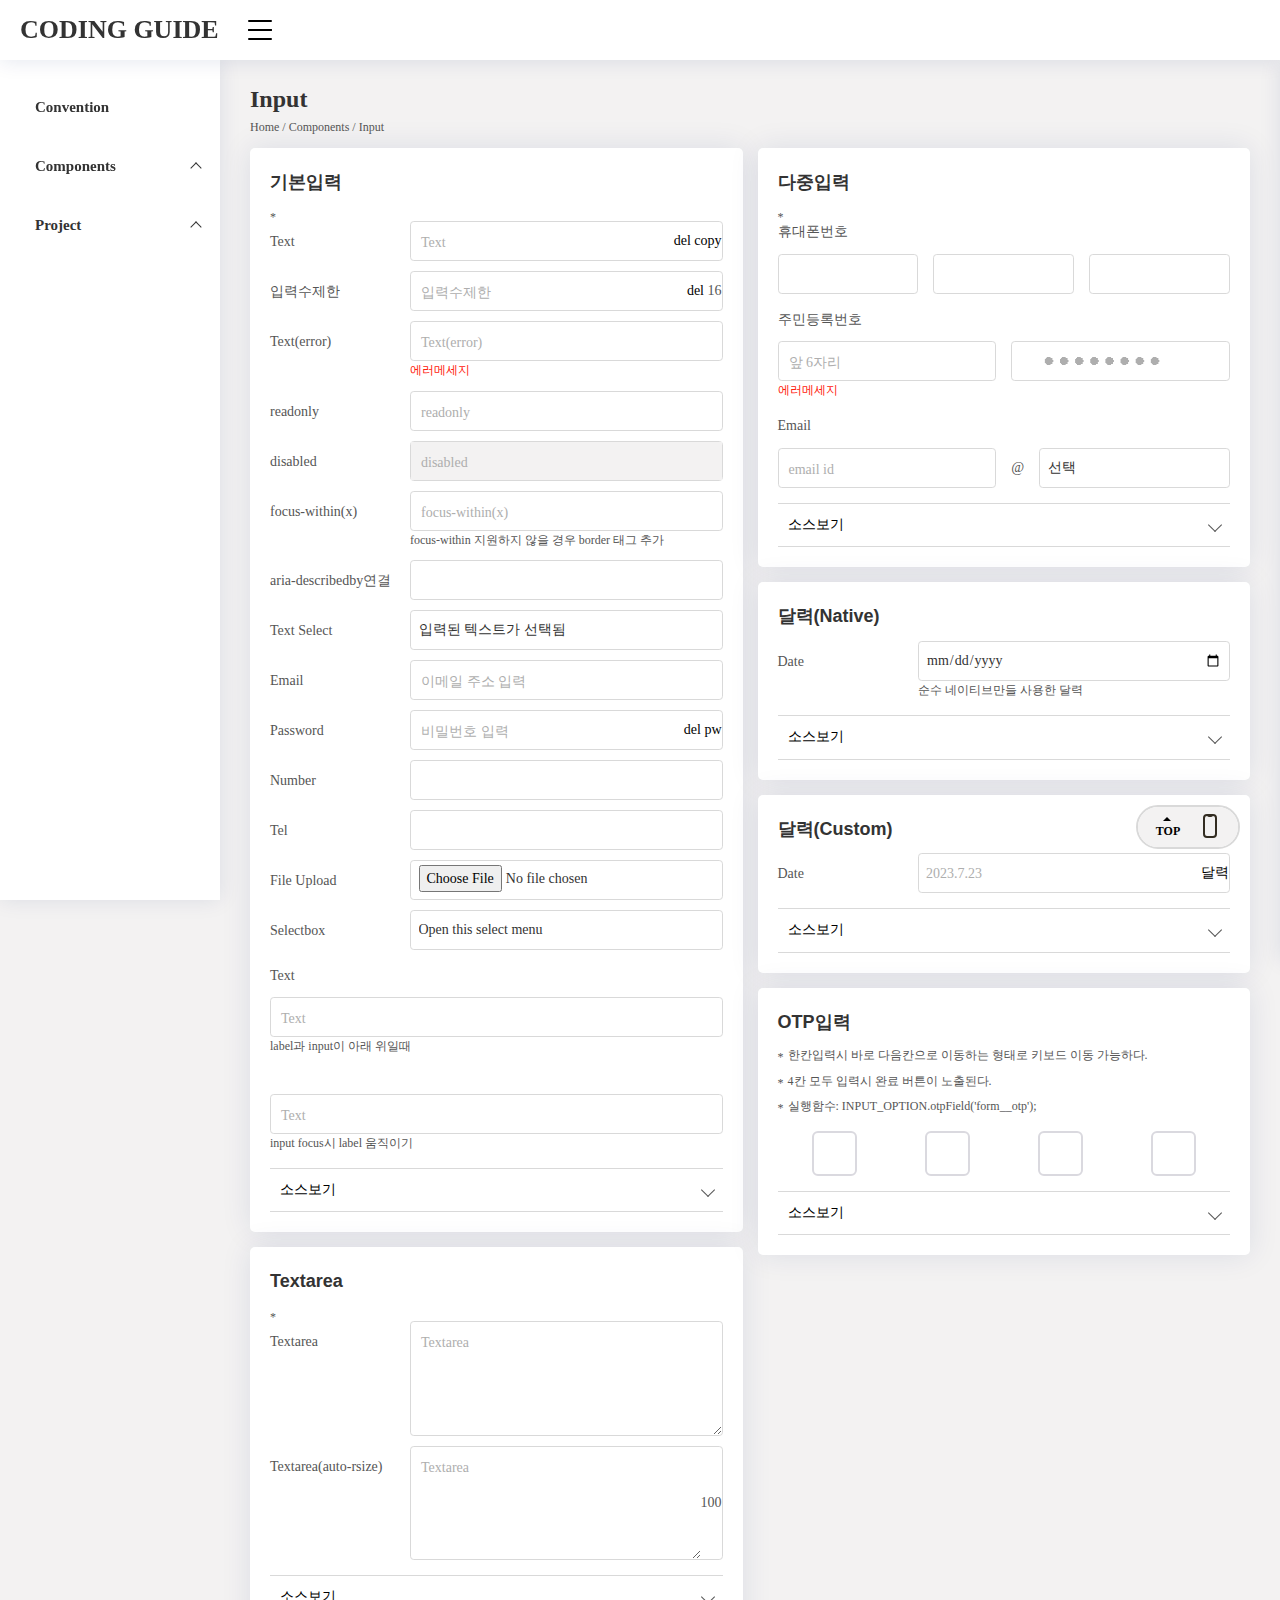
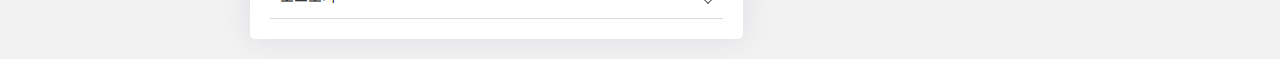
==== commit cc43b86f: "230727" ====
--- a/guide/index.html
+++ b/guide/index.html
@@ -144,8 +144,9 @@
 <script type="text/javascript">
 // contentSelect.componentsName('Components', 'Accordion', accordion);
 // contentSelect.componentsName('Components', 'Buttons', buttons);
-contentSelect.componentsName('Components', 'tab', tabs);
-// contentSelect.componentsName('Components', 'Input', inputs);
+// contentSelect.componentsName('Components', 'tab', tabs);
+// contentSelect.componentsName('Components', 'Layout', layout);
+contentSelect.componentsName('Components', 'Input', inputs);
 // contentSelect.componentsName('Components', 'Selection', selection);
 // EXPANDED_EVENT.init('.accordion_sample_header [aria-expanded]');
 // contentSelect.componentsName('Components', 'Popup', popup);
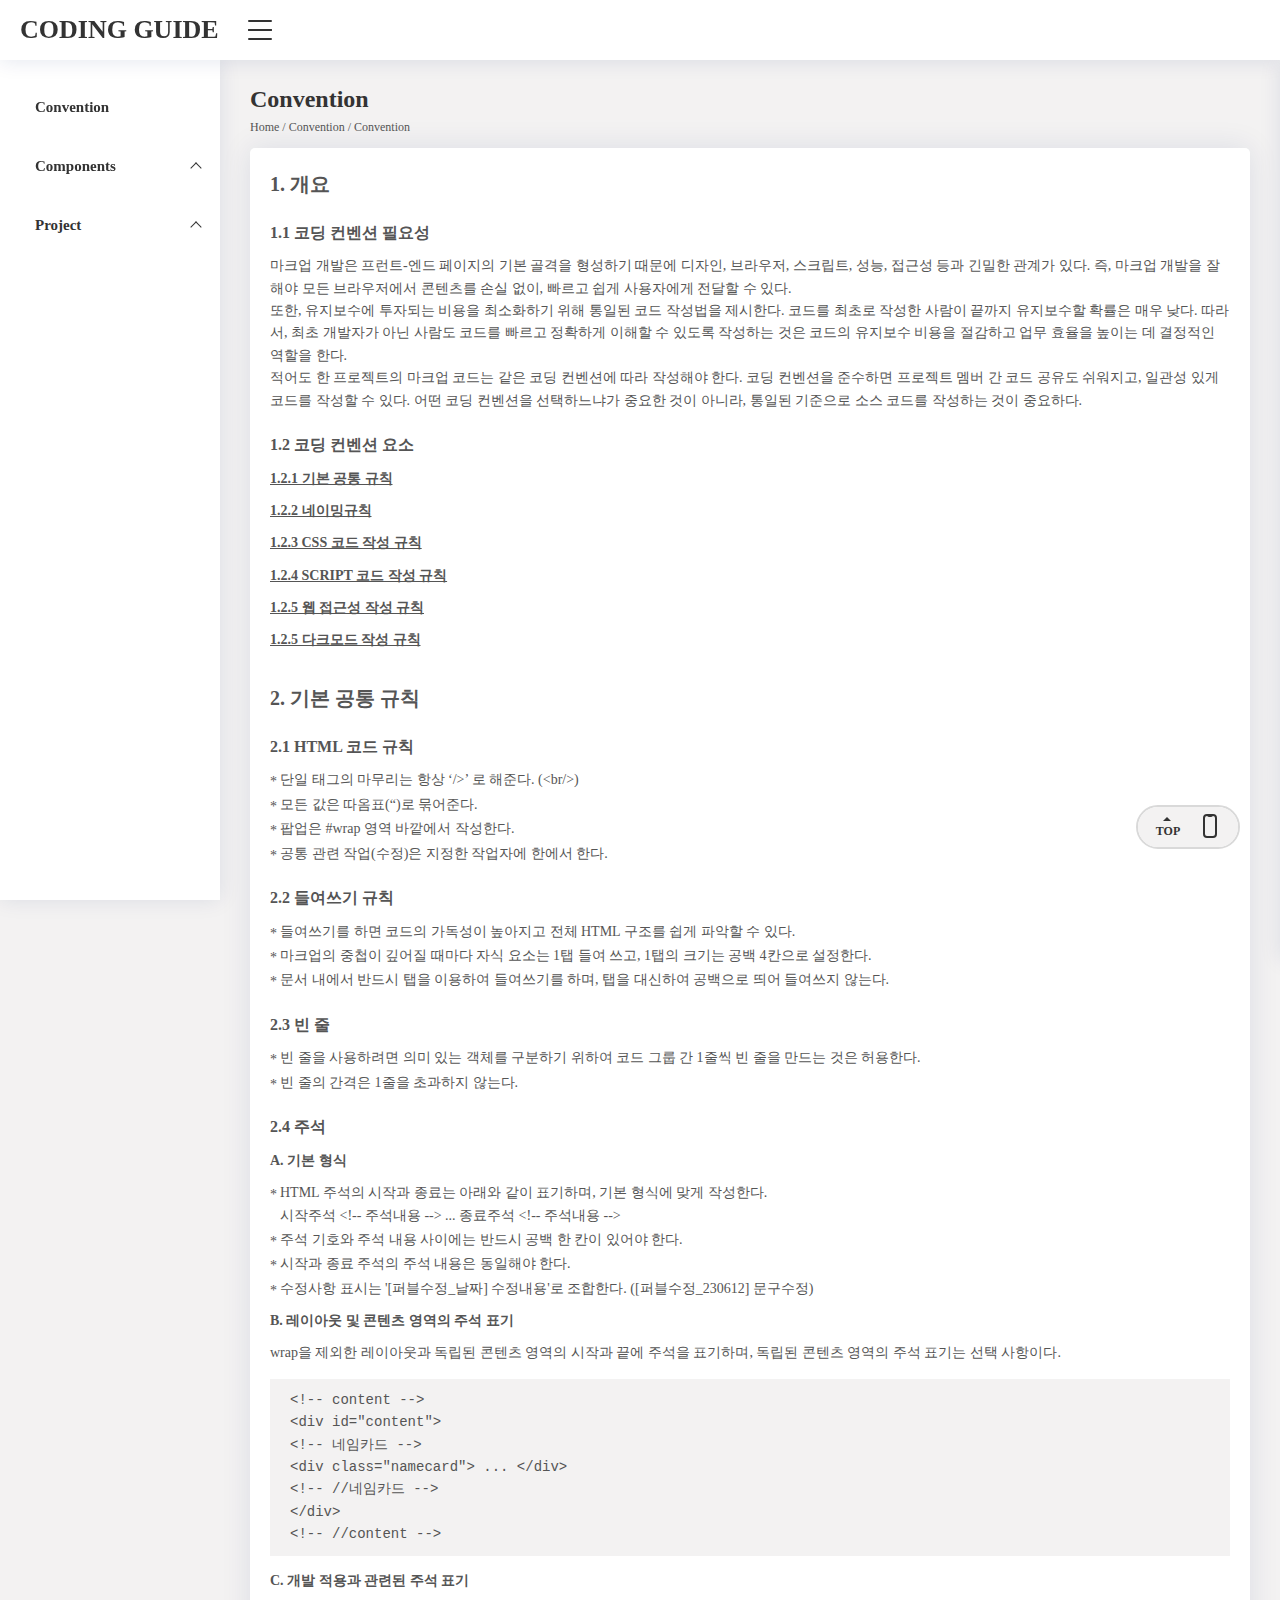
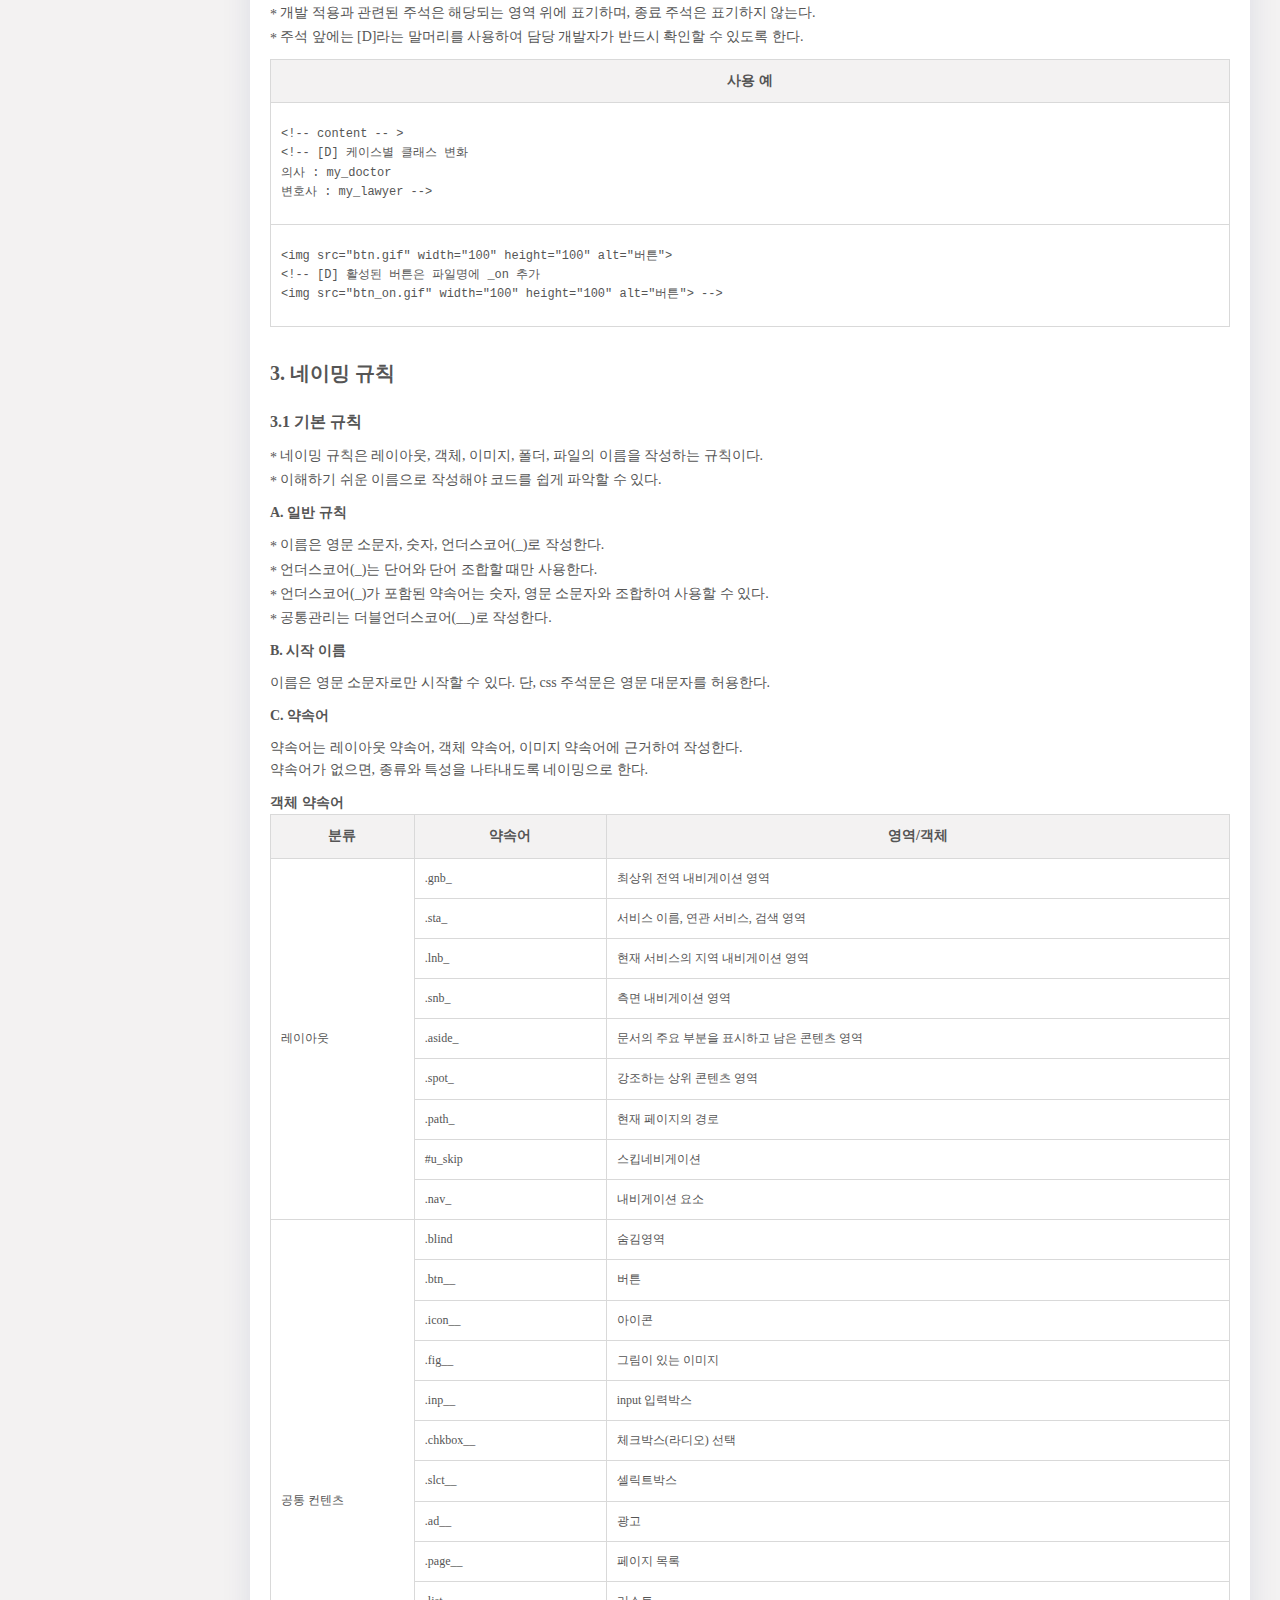
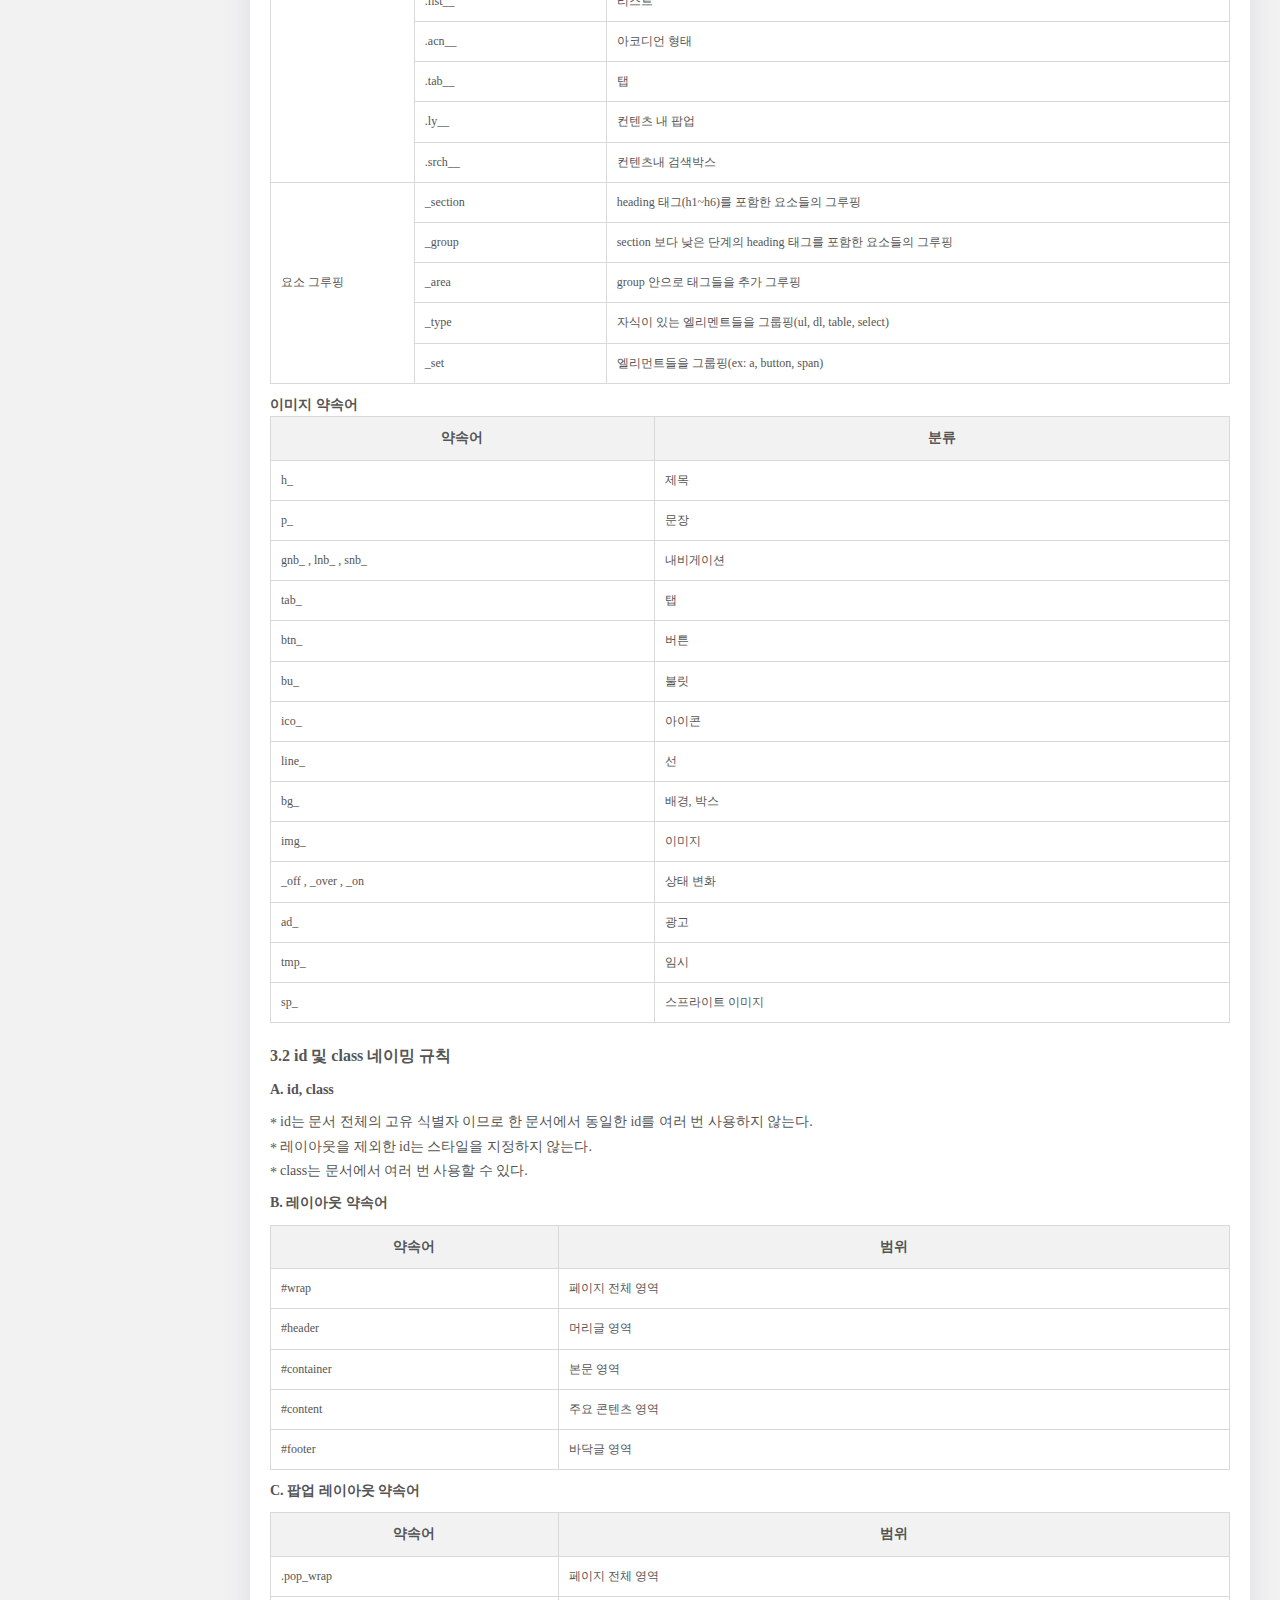
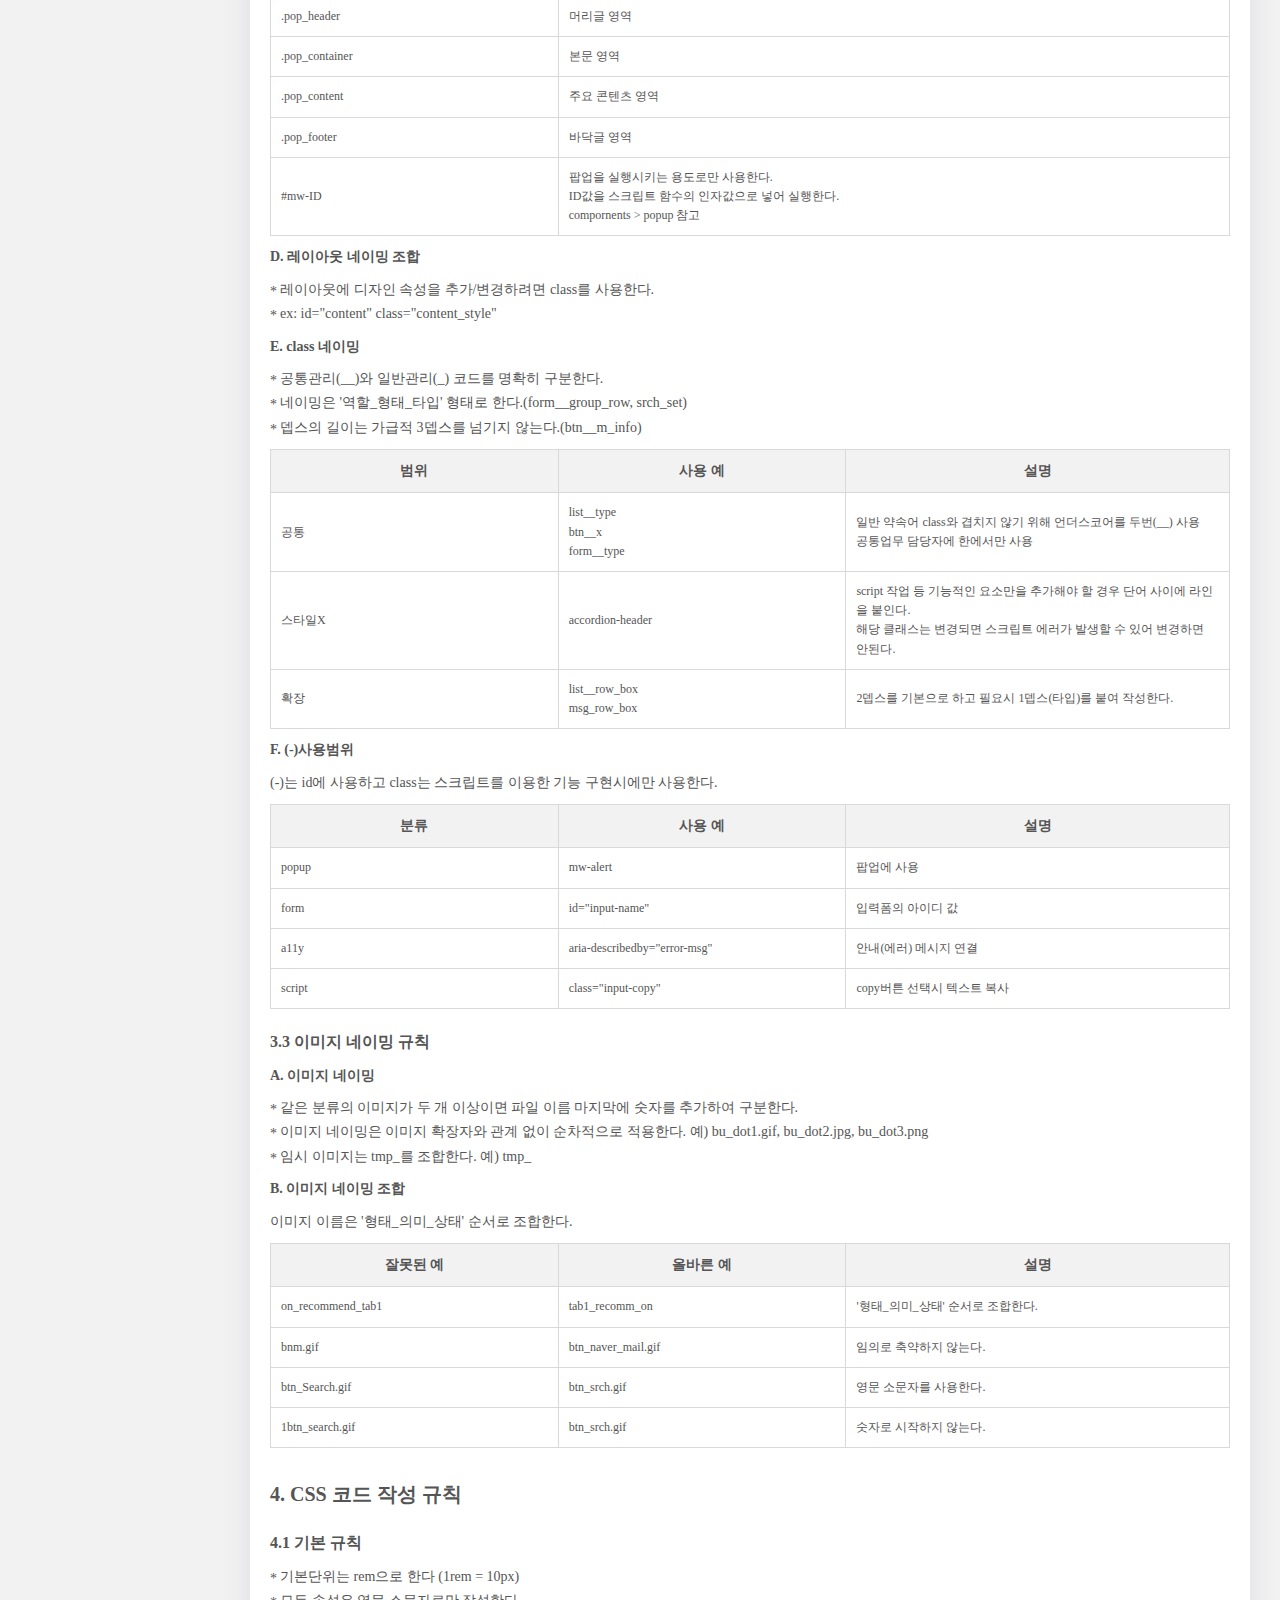
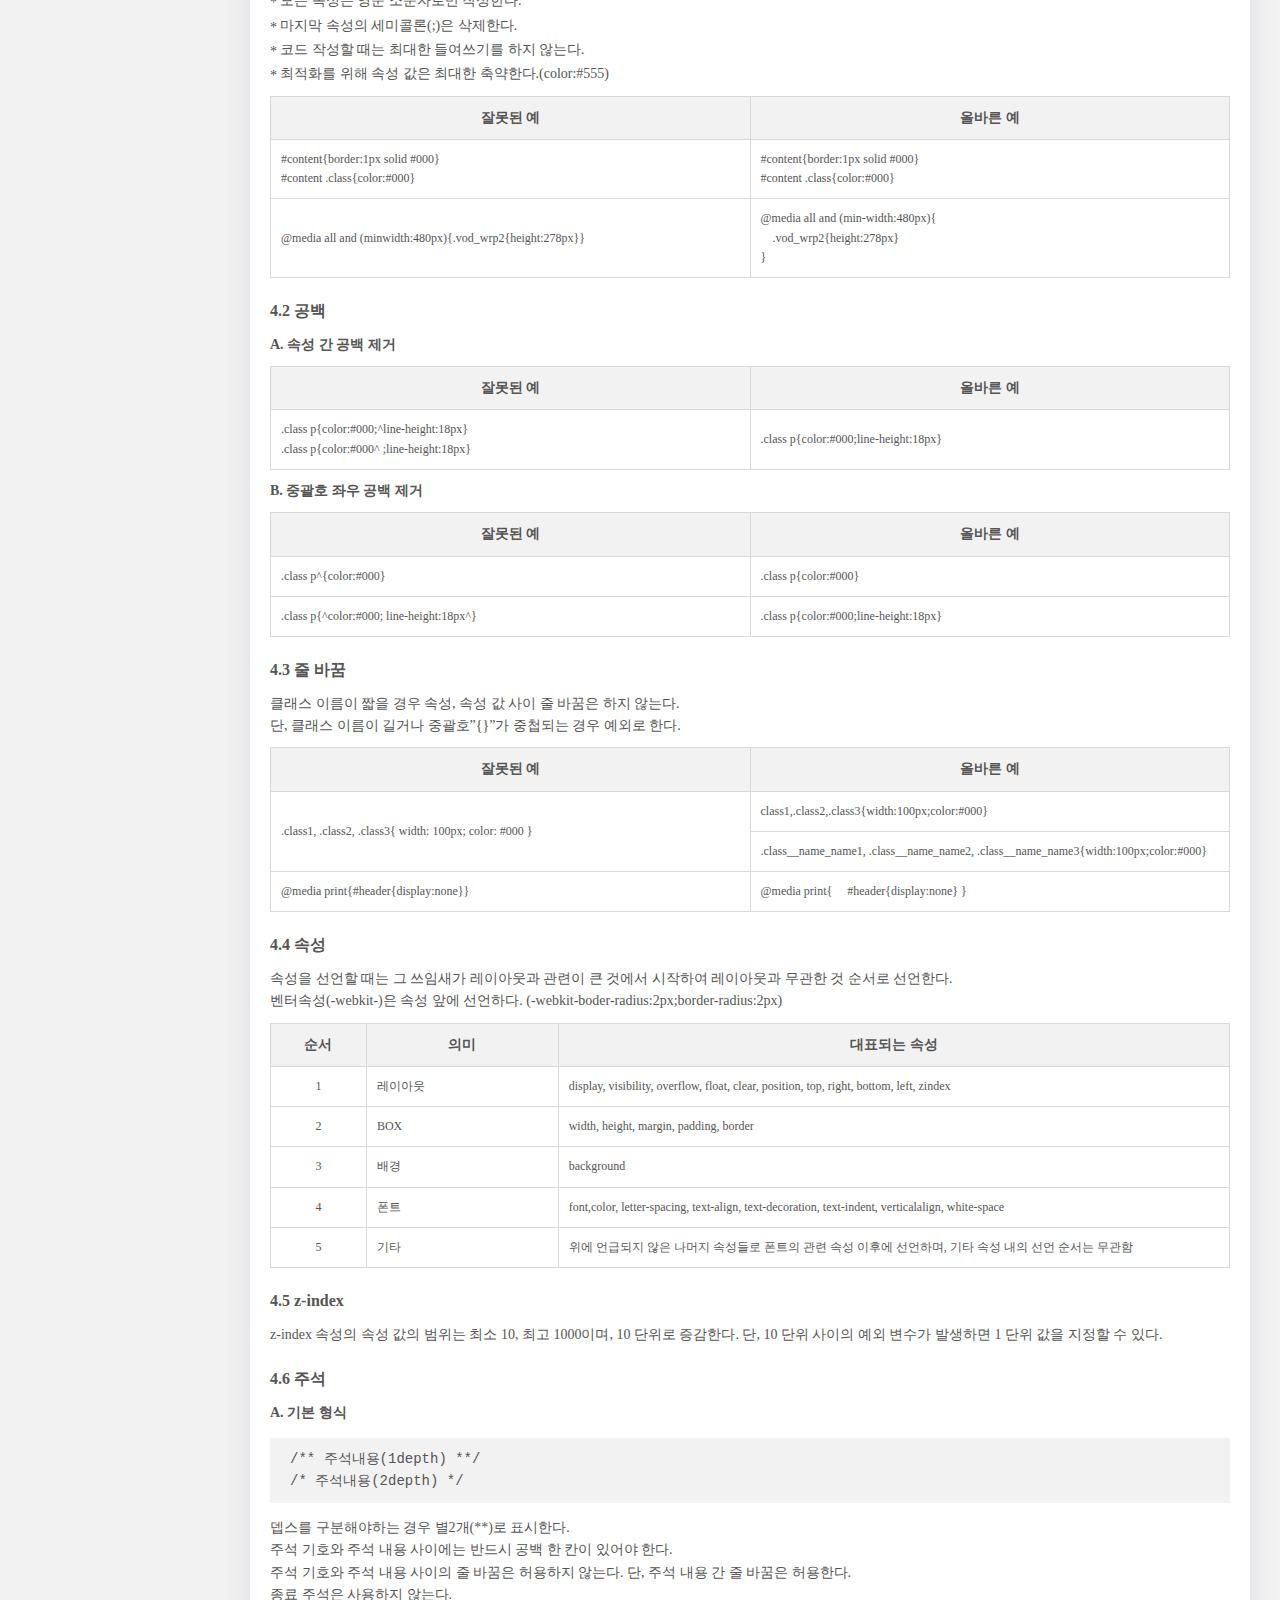
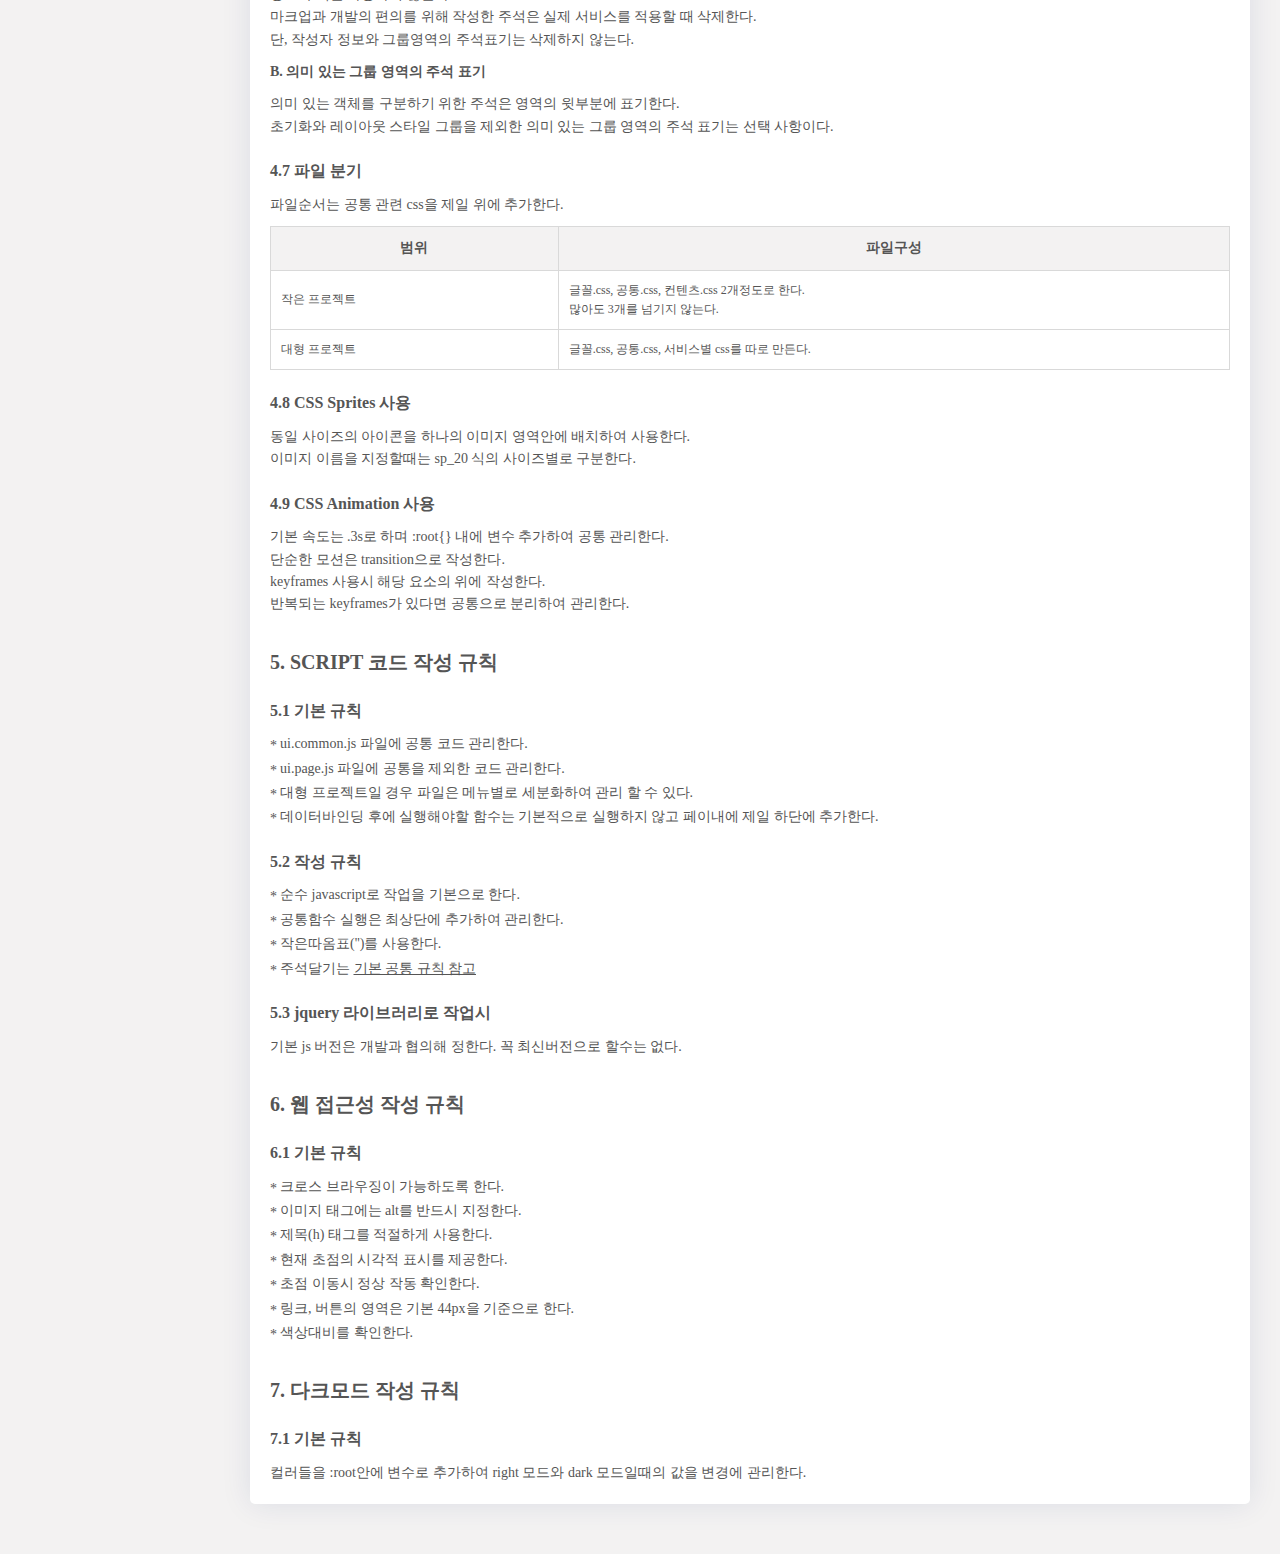
==== commit 11a0d830: "230731" ====
--- a/guide/index.html
+++ b/guide/index.html
@@ -137,21 +137,22 @@
 <script src="resources/js/menuitem/inputs.js"></script>
 <script src="resources/js/menuitem/selection.js"></script>
 <script src="resources/js/menuitem/accordion.js"></script>
+<script src="resources/js/menuitem/list.js"></script>
 <script src="resources/js/menuitem/layout.js"></script>
 <script src="resources/js/menuitem/popup.js"></script>
 <script src="resources/js/menuitem/project.js"></script>
 <script src="resources/js/menuitem/project2.js"></script>
 <script type="text/javascript">
+contentSelect.originalTag('Convention','Convention', convention);
+// contentSelect.projectName('Project', 'Members', project);
 // contentSelect.componentsName('Components', 'Accordion', accordion);
 // contentSelect.componentsName('Components', 'Buttons', buttons);
 // contentSelect.componentsName('Components', 'tab', tabs);
 // contentSelect.componentsName('Components', 'Layout', layout);
-contentSelect.componentsName('Components', 'Input', inputs);
+// contentSelect.componentsName('Components', 'Input', inputs);
 // contentSelect.componentsName('Components', 'Selection', selection);
-// EXPANDED_EVENT.init('.accordion_sample_header [aria-expanded]');
+// contentSelect.componentsName('Components', 'List', list);
 // contentSelect.componentsName('Components', 'Popup', popup);
-// contentSelect.projectName('Project', 'Members', project);
-// contentSelect.originalTag('Convention','Convention', convention);
 // contentSelect.originalTag('Components','Color', color);
 </script>
 
--- a/guide/resources/css/style.css
+++ b/guide/resources/css/style.css
@@ -3,7 +3,7 @@
 :root{
     --color-primary:#333;
     --color-secondary:#555;
-    
+
     --color-secondary2:#aeaeae;
     --color-warning:#ff200c;
     --color-warning-dark:#ff5436;
@@ -33,19 +33,19 @@
     --line-primary-dark:#eff2f7;
     --line-button:#26282c;
     --line-button-dark:#eff2f7;
-    --line-disable:#dde1e4;
-    --line-disable-dark:#3d4046;
+    --color-disable:#dde1e4;
+    --color-disable-dark:#3d4046;
 
     --border:#d9d9d9;
 
-    --snb-size:220px;
-    --preview-size:400px;
+    --snb-size:22rem;
+    --preview-size:40rem;
 
     --transition-speed:.3s;
 
     --scroll-behavior:smooth;
 
-    --input-height:38px;
+    --input-height:3.8rem;
 }
 
 /* base */
@@ -53,7 +53,7 @@
 html{
     font-size:10px;line-height:1.6;
     scroll-behavior:var(--scroll-behavior);
-    scroll-padding-top:60px;
+    scroll-padding-top:6rem;
 }
 body,button,dd,dl,dt,fieldset,form,h1,h2,h3,h4,h5,h6,input,legend,li,ol,p,select,table,td,textarea,th,ul,figure,figcaption{margin:0;padding:0}
 body{
@@ -62,7 +62,7 @@
     word-break:break-all;-webkit-text-size-adjust:none
 }
 main,details{display:block}
-table{border-collapse:collapse}
+table{border-collapse:collapse;width:100%}
 fieldset,img{border:0}
 ol,ul{list-style:none}
 address,em{font-style:normal}
@@ -88,7 +88,8 @@
 video::-webkit-media-controls-start-playback-button{display:none !important}
 .blind,.u_skip{position:absolute;clip:rect(0 0 0 0);width:1px;height:1px;margin:-1px;overflow:hidden}
 .hidden, [hidden]{display:none}
-.animation__no{animation-duration:.01ms !important;animation-iteration-count:1 !important;transition-duration:.01ms !important;scroll-behavior:auto !important}
+.no_anim{animation-duration:.01ms !important;animation-iteration-count:1 !important;transition-duration:.01ms !important;scroll-behavior:auto !important}
+.tac{text-align:center !important}
 /* :focus{outline:2px solid red} */
 
 
@@ -96,11 +97,11 @@
 
 /* buttons */
 a[class*="btn__"]{display:inline-block;text-decoration:none}
-[class*="btn__s"]{padding:4px 8px;border-radius:4px;font-size:14px;color:#fff;border-width:1px;border-style:solid}
-[class*="btn__m"]{padding:6px 12px;border-radius:6px;font-size:16px;color:#fff;border-width:1px;border-style:solid}
-[class*="btn__l"]{padding:8px 16px;border-radius:8px;font-size:20px;color:#fff;border-width:1px;border-style:solid;font-weight:700}
-[class*="btn__xl"]{padding:10px 18px;border-radius:10px;font-size:24px;color:#fff;border-width:1px;border-style:solid;font-weight:700}
-.btn__mr{border-radius:16px}
+[class*="btn__s"]{padding:.4rem .8rem;border-radius:.4rem;font-size:1.4rem;color:#fff;border-width:1px;border-style:solid}
+[class*="btn__m"]{padding:.6rem 1.2rem;border-radius:.6rem;font-size:1.6rem;color:#fff;border-width:1px;border-style:solid}
+[class*="btn__l"]{padding:.8rem 1.6rem;border-radius:.8rem;font-size:2rem;color:#fff;border-width:1px;border-style:solid;font-weight:700}
+[class*="btn__xl"]{padding:1rem 1.8rem;border-radius:1rem;font-size:2.4rem;color:#fff;border-width:1px;border-style:solid;font-weight:700}
+.btn__mr{border-radius:1.6rem}
 .btn__primary{border-color:var(--color-primary);background-color:var(--color-primary)}
 .btn__secondary{border-color:var(--color-secondary);background-color:var(--color-secondary)}
 .btn__success{border-color:var(--color-done);background-color:var(--color-done)}
@@ -112,15 +113,15 @@
 .btn__danger_outline{border-color:var(--color-warning);color:var(--color-warning)}
 .btn__info_outline{border-color:var(--color-notice);color:var(--color-notice)}
 .btn__text{background-color:transparent;border:0;text-decoration:underline;color:var(--color-primary)}
-.btn__area{display:flex;margin-top:15px}
+.btn__area{display:flex;margin-top:1.5rem}
 .btn__area [class*="btn__"]{flex:1}
-.btn__area [class*="btn__"]:not(:first-child){margin-left:10px}
+.btn__area [class*="btn__"]:not(:first-child){margin-left:1rem}
 
 /* badges */
 [class*="badge__"]{display:inline-block}
-[class*="badge__m"]{padding:3px 6px 4px;font-size:11px;border-width:1px;border-style:solid;line-height:1}
-.badge__m{border-radius:2px}
-.badge__mr{border-radius:10px}
+[class*="badge__m"]{padding:.3rem .6rem .4rem;font-size:1.1rem;border-width:1px;border-style:solid;line-height:1}
+.badge__m{border-radius:.2rem}
+.badge__mr{border-radius:1rem}
 .badge__primary{border-color:var(--color-primary);background-color:var(--color-primary);color:#fff}
 .badge__secondary{border-color:var(--color-secondary);background-color:var(--color-secondary);color:#fff}
 .badge__success{border-color:var(--color-done);background-color:var(--color-done);color:#fff}
@@ -138,39 +139,39 @@
 .tab__defualt [role="tab"],
 .tab__defualt [role="tab"]:focus,
 .tab__defualt [role="tab"]:hover{
-    overflow:visible;position:relative;z-index:2;top:2px;margin:0;margin-top:4px;padding:3px 3px 4px;
+    overflow:visible;position:relative;z-index:2;top:.2rem;margin:0;margin-top:.4rem;padding:.3rem .3rem .4rem;
     border:1px solid var(--border);border-bottom:2px solid var(--border);
-    border-radius:5px 5px 0 0;background:var(--bg-base);font-weight:700
-}
-.tab__defualt [role="tab"][aria-selected="true"]{padding:2px 2px 4px;margin-top:0;border-width:2px;border-bottom-color:var(--bg-base);background:var(--bg-base)}
+    border-radius:.5rem .5rem 0 0;background:var(--bg-base);font-weight:700
+}
+.tab__defualt [role="tab"][aria-selected="true"]{padding:.2rem .2rem .4rem;margin-top:0;border-width:2px;border-bottom-color:var(--bg-base);background:var(--bg-base)}
 .tab__defualt [role="tab"][aria-selected="false"]{border-bottom:1px solid var(--border)}
-.tab__defualt [role="tab"] span.focus{display:inline-block;margin:2px;padding:4px 6px}
+.tab__defualt [role="tab"] span.focus{display:inline-block;margin:.2rem;padding:.4rem .6rem}
 .tab__defualt [role="tab"]:hover span.focus,
 .tab__defualt [role="tab"]:focus span.focus,
-.tab__defualt [role="tab"]:active span.focus{padding:2px 4px;border:2px solid var(--color-positive);border-radius:3px}
-.tab__defualt [role="tabpanel"]{padding:5px;border:2px solid var(--border);border-radius:0 5px 5px;background:var(--bg-base);min-height:10em;overflow:auto}
-
-.tab__movbar [role="tabpanel"]{padding:5px;border:2px solid var(--border);border-radius:0 5px 5px;background:var(--bg-base);min-height:10em;overflow:auto}
+.tab__defualt [role="tab"]:active span.focus{padding:.2rem .4rem;border:2px solid var(--color-positive);border-radius:.3rem}
+.tab__defualt [role="tabpanel"]{padding:.5rem;border:2px solid var(--border);border-radius:0 .5rem .5rem;background:var(--bg-base);min-height:10rem;overflow:auto}
+
+.tab__movbar [role="tabpanel"]{padding:.5rem;border:2px solid var(--border);border-radius:0 .5rem .5rem;background:var(--bg-base);min-height:10rem;overflow:auto}
 .tab__movbar [role="tablist"]{position:relative}
-.tab__movbar [role="tab"]{position:relative;z-index:1;margin:0 6px;padding:3px 3px 10px;text-decoration:none;color:var(--color-secondary);transition-duration:var(--transition-speed);font-weight:700}
-.tab__movbar [role="tab"]:before{content:"";position:absolute;bottom:-6px;left:0;width:100%;height:5px;background-color:#dfe2ea;border-radius:8px 8px 0 0;opacity:0;transition-duration:var(--transition-speed)}
+.tab__movbar [role="tab"]{position:relative;z-index:1;margin:0 .6rem;padding:.3rem .3rem 1rem;text-decoration:none;color:var(--color-secondary);transition-duration:var(--transition-speed);font-weight:700}
+.tab__movbar [role="tab"]:before{content:"";position:absolute;bottom:-.6rem;left:0;width:100%;height:.5rem;background-color:#dfe2ea;border-radius:.8rem .8rem 0 0;opacity:0;transition-duration:var(--transition-speed)}
 .tab__movbar [role="tab"]:not(.is-active):hover:before{opacity:1;bottom:0}
 .tab__movbar [role="tab"]:not(.is-active):hover{color:var(--color-primary)}
-.tab__movbar .indicator{position:absolute;left:0;bottom:0;height:4px;transition-duration:var(--transition-speed);height:5px;z-index:1;border-radius:8px 8px 0 0}
-
-.path_depth{font-size:14px}
+.tab__movbar .indicator{position:absolute;left:0;bottom:0;height:.4rem;transition-duration:var(--transition-speed);height:.5rem;z-index:1;border-radius:.8rem .8rem 0 0}
+
+.path_depth{font-size:1.4rem}
 .path_depth .item{border-bottom:1px solid}
 .path_depth .active{border-color:var(--color-warning)}
 
-.page__link{font-size:14px}
+.page__link{font-size:1.4rem}
 .page__link ul{display:flex}
-.page__link ul li{border:1px solid var(--border);border-right-width:0;}
+.page__link ul li{border:1px solid var(--border);border-right-width:0}
 .page__link ul li:last-of-type{border:1px solid var(--border)}
 .page__link ul li a{display:flex;padding:1rem}
 .page__link ul li a:hover, ul li a:focus{background-color:var(--bg-base)}
 .page__link ul li a[aria-current=page]{background-color:var(--color-warning);border-color:var(--color-warning);border-width:3px;color:#fff}
 
-.tab__drag_slide{--button-size:4.4rem;padding:1rem var(--button-size);position:relative;overflow-x:hidden;max-width:100rem;}
+.tab__drag_slide{--button-size:4.4rem;padding:1rem var(--button-size);position:relative;overflow-x:hidden;max-width:100rem}
 .tab__drag_slide .icon{position:absolute;top:0;height:100%;width:var(--button-size);display:flex;align-items:center;justify-content:center}
 .tab__drag_slide .icon:first-child{left:0}
 .tab__drag_slide .icon:last-child{right:0}
@@ -191,10 +192,7 @@
 [class*="input__box"]:focus-within{border-color:var(--color-primary)}
 @supports (:focus-within){
     [class*="input__box"]:focus-within{border:0}
-    [class*="input__box"] .border{
-        position:absolute;top:0;left:0;right:0;bottom:0;z-index:-1;
-        border:1px solid var(--border);border-radius:var(--border-radius)
-    }
+    [class*="input__box"] .border{position:absolute;top:0;left:0;right:0;bottom:0;z-index:-1;border:1px solid var(--border);border-radius:var(--border-radius)}
     [class*="input__box"] input:focus ~ .border,
     [class*="input__box"] textarea:focus ~ .border{border-color:var(--color-primary)}
 }
@@ -203,7 +201,7 @@
 [class*="input__box"] select{flex:1;width:100%;min-height:var(--input-height);padding:.375rem .75rem;line-height:1.5;color:var(--color-primary)}
 [class*="input__msg"]{font-size:12px}
 .input__msg_error{color:var(--color-warning)}
-[class*="input__box"] .input_label{position:absolute;left:10px;top:10px;font-size:14px;color:var(--color-secondary2);transition-duration:var(--transition-speed)}
+[class*="input__box"] .input_label{position:absolute;left:1rem;top:1rem;font-size:1.4rem;color:var(--color-secondary2);transition-duration:var(--transition-speed)}
 [class*="input__box"] input.focus + .input_label,
 [class*="input__box"] textarea.focus + .input_label{display:none}
 [class*="input__box"] input[readonly]{color:var(--color-secondary2)}
@@ -212,44 +210,40 @@
 
 .form__area_col{display:flex;flex-wrap:wrap}
 .form__area_col:not(:first-of-type){margin-top:1rem}
-.form__area_col .label_name{flex:0 0 140px;padding-top:10px;font-size:14px}
+.form__area_col .label_name{flex:0 0 14rem;padding-top:1rem;font-size:1.4rem}
 .form__area_col .input_area{flex:1 1 auto}
 .form__area_col .input__msg{flex:0;width:100%}
 .form__area_col .checkbox_area{height:var(--input-height);display:flex;align-items:center}
-.form__area_row .label_name{display:block;margin-bottom:10px;font-size:14px}
+.form__area_row .label_name{display:block;margin-bottom:1rem;font-size:1.4rem}
 .form__area_row .input__box_ani input:focus + .input_label{transform:translateY(calc(var(--input-height) * -1))}
 
-.field__multi_columns{display:flex;flex-direction:row;gap:15px}
+.field__multi_columns{display:flex;flex-direction:row;gap:1.5rem}
 .field__multi_columns .input_area{flex:1}
 
-.field__multi_registnum{display:flex;flex-direction:row;gap:15px}
+.field__multi_registnum{display:flex;flex-direction:row;gap:1.5rem}
 .field__multi_registnum .input_area{flex:1}
-.field__multi_registnum .input_backnum input{flex:0;width:30px;padding:0;text-align:center}
-.field__multi_registnum .input_backnum .icon_pw{
-    width:120px;height:14px;
-    background-image:radial-gradient(var(--color-secondary2) 4px, transparent 4px);
-    background-size:14px 14px;background-repeat:space no-repeat
-}
-
-.field__multi_email{display:flex;flex-direction:row;gap:15px}
+.field__multi_registnum .input_backnum input{flex:0;width:3rem;padding:0;text-align:center}
+.field__multi_registnum .input_backnum .icon_pw{width:12rem;height:1.4rem;background-image:radial-gradient(var(--color-secondary2) .4rem, transparent .4rem);background-size:1.4rem 1.4rem;background-repeat:space no-repeat}
+
+.field__multi_email{display:flex;flex-direction:row;gap:1.5rem}
 .field__multi_email .input_area{flex:1}
 .field__multi_email .input_remain{display:flex;align-items:center}
-.field__multi_email .input_remain::before{content:'@';margin-right:15px}
+.field__multi_email .input_remain::before{content:'@';margin-right:1.5rem}
 .field__multi_email .input_remain .input__box{flex:1}
-.field__multi_email .input_remain input{display:none;position:absolute;top:0;left:0;width:calc(100% - 40px);height:var(--input-height);background-color:#fff;border-radius:var(--border-radius)}
+.field__multi_email .input_remain input{display:none;position:absolute;top:0;left:0;width:calc(100% - 40px);height:var(--input-height);background-color:var(--bg-card);border-radius:var(--border-radius)}
 
 .form__group .form__area_row:not(:first-of-type),
 .form__group .field__multi_columns:not(:first-of-type){margin-top:15px}
 
 .form__otp .field{width:100%;display:flex;justify-content:space-around}
-.form__otp .input{height:3em;width:3em;border:2px solid #dad9df;text-align:center;
+.form__otp .input{height:3rem;width:3rem;border:2px solid #dad9df;text-align:center;
 font-size:1.5rem;border-radius:.6rem;background-color:var(--bg-card);appearance:textfield}
 .form__otp input[type="number"]::-webkit-outer-spin-button,
 .form__otp input[type="number"]::-webkit-inner-spin-button{-webkit-appearance:none;margin:0}
 .form__otp #submit{margin:1rem auto 0;padding:1rem;background-color:var(--color-notice);color:var(--color-primary)}
 .form__otp .show{display:block}
 .form__otp .hide{display:none}
-.form__otp .input:disabled{color:var(--line-disable)}
+.form__otp .input:disabled{color:var(--color-disable)}
 .form__otp .input:focus{border:3px solid var(--color-notice)}
 
 /* selection */
@@ -263,8 +257,8 @@
     100%{ height:var(--v-size); }
 }
 [class*="checkbox"]{cursor:pointer}
-[class*="checkbox__draw"]{--v-size:14px;--v-line:2px;--v-radius:3px}
-[class*="checkbox__draw"] figure.v{display:inline-flex;align-items:center;justify-content:center;margin-right:5px;border:1px solid var(--color-secondary);border-radius:5px;width:calc(var(--v-size) + 10px);height:calc(var(--v-size) + 10px)}
+[class*="checkbox__draw"]{--v-size:14px;--v-line:2px;--v-radius:.3rem}
+[class*="checkbox__draw"] figure.v{display:inline-flex;align-items:center;justify-content:center;margin-right:.5rem;border:1px solid var(--color-secondary);border-radius:.5rem;width:calc(var(--v-size) + 10px);height:calc(var(--v-size) + 10px)}
 [class*="checkbox__draw"] figure.v i{position:relative;display:inline-block;width:var(--v-size);height:var(--v-size)}
 [class*="checkbox__draw"] figure.v i::before,
 [class*="checkbox__draw"] figure.v i::after{content:'';position:absolute;height:0;width:var(--v-line);background-color:var(--color-secondary);transform-origin:left top}
@@ -283,11 +277,11 @@
 .checkbox__draw_ani[aria-checked="true"] figure.v i::before,
 .checkbox__draw_ani[aria-checked="true"] figure.v i::after{animation-duration:var(--transition-speed)}
 
-[class*="radio__draw"] i.o{display:inline-block;vertical-align:middle;width:30px; height:30px;margin-right:4px;border-radius:50%;background-color:var(--bg-base)}
+[class*="radio__draw"] i.o{display:inline-block;vertical-align:middle;width:3rem;height:3rem;margin-right:.4rem;border-radius:50%;background-color:var(--bg-base)}
 [class*="radio__draw"][aria-checked="true"] i.o,
-[class*="radio__draw"] input:checked + i.o{box-shadow:inset 0 0 0 20px var(--color-positive)}
+[class*="radio__draw"] input:checked + i.o{box-shadow:inset 0 0 0 2rem var(--color-positive)}
 .radio__draw_ani i.o{transition:box-shadow var(--transition-speed)}
-  
+
 @keyframes slide-on{
     0%{padding-left:0}
     60%{padding-left:4.8rem}
@@ -305,27 +299,18 @@
     transition:box-shadow .3s ease-in-out, padding .25s ease-in-out;transition-delay:.1s, 0s;
     outline:1px solid transparent !important;background:transparent;
 }
-input.switch__spring:checked{padding-left:4.4em;transition-delay:0s, 0s;box-shadow:inset 0 0 0 2.62857em #00c169 !important}
+input.switch__spring:checked{padding-left:4.4rem;transition-delay:0s, 0s;box-shadow:inset 0 0 0 2.62857em var(--color-done) !important}
 input.switch__spring.hit{animation:slide-off .35s ease both}
 input.switch__spring.hit:checked{animation:slide-on .35s ease both .05s}
 input.switch__spring::before, input.switch__spring::after{content:""}
 input.switch__spring::after{position:absolute;top:-1.4rem;left:-1.4rem;bottom:-1.4rem;right:-1.4rem}
-input.switch__spring::before{
-    display:inline-block;height:4.2rem;width:4.2rem;margin:.2rem 0 0 .2rem;
-    background-color:#fff;border-radius:2.1rem;
-    box-shadow:0 .2rem .4rem 0 rgba(0, 0, 0, 0.2), 0 0 .1rem .1rem rgba(0, 0, 0, 0.1);
-    transition:all .1s ease .1s;
-}
+input.switch__spring::before{display:inline-block;height:4.2rem;width:4.2rem;margin:.2rem 0 0 .2rem;background-color:var(--bg-card);border-radius:2.1rem;box-shadow:0 .2rem .4rem 0 rgba(0, 0, 0, 0.2), 0 0 .1rem .1rem rgba(0, 0, 0, 0.1);transition:all .1s ease .1s}
 input.switch__spring:active::before{transition:all .1s ease .05s}
 input.switch__spring:active::before{width:5rem}
 input.switch__spring:active:checked::before{margin-left:-.6rem}
-  
-.switch__rubber{display:inline-block;position:relative;width:7rem;height:3.7rem;border-radius:3.5rem;background:var(--bg-base);cursor:pointer;}
-.switch__rubber .slider{
-    position:absolute;left:.35rem;top:.3rem;width:6.3rem;height:3rem;border-radius:50%;
-    background-color:var(--color-warning);transition:all var(--transition-speed) ease;
-    transform:scaleX(.4758);transform-origin:left center
-}
+
+.switch__rubber{display:inline-block;position:relative;width:7rem;height:3.7rem;border-radius:3.5rem;background:var(--bg-base);cursor:pointer}
+.switch__rubber .slider{position:absolute;left:.35rem;top:.3rem;width:6.3rem;height:3rem;border-radius:50%;background-color:var(--color-warning);transition:all var(--transition-speed) ease;transform:scaleX(.4758);transform-origin:left center}
 .switch__rubber.activate .slider{animation:activate .5s ease forwards}
 .switch__rubber.deactivate .slider{transform:scaleX(.4758) translateX(0);animation:deactivate .5s ease forwards}
 @keyframes activate{
@@ -348,125 +333,77 @@
 .input__stepper .decrement{padding:1.5rem .5rem 1.5rem 2.5rem;border-radius:4.5rem 0 0 4.5rem}
 .input__stepper .increment{padding:1.5rem 2.5rem 1.5rem .5rem;border-radius:0 4.5rem 4.5rem 0}
 
+/* list */
+.list__basic > li{position:relative;padding-left:1rem}
+.list__basic > li:not(:first-child){margin-top:0.6rem}
+.list__basic > li::before{content:'*';position:absolute;left:0;top:.2rem}
+.list__basic ol{margin-left:.4rem;counter-reset:my-counter}
+.list__basic ol li{counter-increment:my-counter}
+.list__basic ol li::before{content:counter(my-counter)'. '}
+
+[class*="list__row"] .lnkbx{padding:1.6rem 1rem;display:flex;align-items:center;font-weight:700}
+[class*="list__row"] .lnkbx .rtset{margin-left:auto;display:flex;align-items:center}
+[class*="list__row"] button.lnkbx{width:100%}
+[class*="list__row"] .arr::after{content:'';border-width:1px 1px 0 0;border-style:solid;border-color:var(--color-primary);width:.8rem;height:.8rem;transform:rotate(45deg)}
+[class*="list__row"] .lnkbx.arr::after{margin-left:auto}
+[class*="list__row"] .icon__star{width:2rem;height:2rem;border:1px solid;margin-right:.4rem}
+[class*="list__row"] .lnkbx .stxt{display:block;font-weight:400}
+.list__row_line > li:not(:first-child){border-top:1px solid #eee}
+.list__row_box > li{border-radius:.6rem;border:1px solid #eee}
+.list__row_box > li:not(:first-child){margin-top:1.5rem}
+
+[class*="list__bside"] .lnkbx{padding:.8rem 1rem;display:flex;justify-content:space-between}
+/* [class*="list__bside"] .col{flex:1} */
+
+.list__drag{position:relative}
+.list__drag .item{padding:.8rem 0;border-radius:.2rem;margin:1rem auto;border:1px solid var(--color-primary);text-align:center}
+.list__drag .item:hover{background-color:var(--bg-base);border-color:var(--color-positive);color:var(--color-positive);cursor:move}
+
+.list__more_list{display:flex;flex-wrap:wrap;overflow:auto;height:50rem;}
+.list__more_list .item{height:10rem;width:calc((100% / 2) - 16px);display:flex;align-items:center;justify-content:center;margin:.8rem;border-radius:.3rem;background-color:var(--bg-base);transition:all var(--transition-speed) ease-in-out}
+.list__more_actions{display:flex;justify-content:space-between;align-items:center;margin:.8rem;padding:1.6rem 0}
+.list__more_actions .btn_more{width:calc((100% / 3) - 8px);padding:1.6rem;background-color:var(--bg-base);transition:all var(--transition-speed) ease-in-out;border-radius:0.3rem;font-size:0.75rem;text-transform:uppercase;letter-spacing:.15rem}
+.list__more_actions .btn_more[disabled]{background-color:var(--color-disable) !important;cursor:auto}
+
 /* accordion */
 .accordion__panel{
-    --transition-speed:.3s;
-    display:grid;
-    grid-template-rows:0fr;
+    --transition-speed:.3s;display:grid;grid-template-rows:0fr;
     transition:grid-template-rows var(--transition-speed);
-    transition:grid-template-rows var(--transition-speed),
-                -ms-grid-rows var(--transition-speed);
-}
-.accordion__panel[aria-hidden=false]{
-    grid-template-rows:1fr;
-}
-.accordion__panel > div{
-    overflow:hidden;
-}
+    transition:grid-template-rows var(--transition-speed), -ms-grid-rows var(--transition-speed);
+}
+.accordion__panel[aria-hidden=false]{grid-template-rows:1fr}
+.accordion__panel > div{overflow:hidden}
 
 /* calendar */
-.container-calendar {
-    background: #ffffff;
-    padding: 15px;
-    max-width: 475px;
-    margin: 0 auto;
-    overflow: auto;
-}
-
-.button-container-calendar button {
-    cursor: pointer;
-    display: inline-block;
-    zoom: 1;
-    background: #00a2b7;
-    color: #fff;
-    border: 1px solid #0aa2b5;
-    border-radius: 4px;
-    padding: 5px 10px;
-}
-
-.table-calendar {
-    border-collapse: collapse;
-    width: 100%;
-}
-
-.table-calendar td, .table-calendar th {
-    padding: 5px;
-    border: 1px solid #e2e2e2;
-    text-align: center;
-    vertical-align: top;
-}
-
-.date-picker.today {
-    font-weight: bold;
-    outline: 1px dashed #00BCD4;
-}
-
-.date-picker.selected button {
-    border-bottom: 2px solid currentColor;
-}
-
-/* sunday */
-.date-picker:nth-child(1) {
-  color: red;
-}
-
-/* friday */
-.date-picker:nth-child(6) {
-  color: green;
-}
-
-#monthAndYear {
-    text-align: center;
-    margin-top: 0;
-}
-
-.button-container-calendar {
-    position: relative;
-    margin-bottom: 1em;
-    overflow: hidden;
-    clear: both;
-}
-
-#previous {
-    float: left;
-    margin-right: 10px;
-}
-
-#next {
-    float: right;
-}
-
-.footer-container-calendar {
-    margin-top: 1em;
-    border-top: 1px solid #dadada;
-    padding: 10px 0;
-}
-
-.footer-container-calendar select {
-    cursor: pointer;
-    display: inline-block;
-    zoom: 1;
-    background: #ffffff;
-    color: #585858;
-    border: 1px solid #bfc5c5;
-    border-radius: 3px;
-    padding: 5px 1em;
-}
+.container-calendar{background-color:var(--bg-card);padding:1.5rem;max-width:47.5rem;margin:0 auto}
+.button-container-calendar button{display:inline-block;background-color:var(--color-positive);color:#fff;border-radius:.4rem;padding:.5rem 1rem}
+.table-calendar{border-collapse:collapse;width:100%}
+.table-calendar td, .table-calendar th{padding:.5rem;border:1px solid var(--border);text-align:center;vertical-align:top}
+.date-picker.today{font-weight:700;outline:1px dashed var(--color-positive)}
+.date-picker.selected button{border-bottom:2px solid currentColor}
+.date-picker:nth-child(1){color:var(--color-warning)} /* sunday */
+.date-picker:nth-child(6){color:var(--color-done)} /* friday */
+#monthAndYear{text-align:center;margin-top:0}
+.button-container-calendar{position:relative;margin-bottom:1rem;overflow:hidden;clear:both}
+#previous{float:left;margin-right:1rem}
+#next{float:right}
+.footer-container-calendar{margin-top:1rem;border-top:1px solid var(--border);padding:1rem 0}
+.footer-container-calendar select{display:inline-block;background:var(--bg-card);color:var(--color-secondary);border:1px solid #bfc5c5;border-radius:.3rem;padding:.5rem 1rem}
 
 /* popup */
 @keyframes popup-ani{
   to{opacity:1;transform:translateY(0)}
 }
 .popup_wrap{display:none;width:100vw;height:100vh;position:fixed;top:0;left:0;z-index:30}
-.popup_container{position:absolute;background-color:#fff}
-.popup_close{position:absolute;top:0;right:0;z-index:10;}
+.popup_container{position:absolute;background-color:var(--bg-card)}
+.popup_close{position:absolute;top:0;right:0;z-index:10}
 .popup_back{position:absolute;left:0;top:0;bottom:0;right:0;background-color:rgba(0,0,0,.5)}
 [data-popup-type="center"]{align-items:center;justify-content:center}
-[data-popup-type="center"] .popup_container{width:300px;height:300px;transform:translateY(20px);opacity:0}
-[data-popup-type="center"].open{display:flex;}
+[data-popup-type="center"] .popup_container{width:30rem;height:30rem;transform:translateY(20px);opacity:0}
+[data-popup-type="center"].open{display:flex}
 [data-popup-type="center"].open .popup_container{animation:popup-ani .3s ease .1s forwards}
 [data-popup-type="bottom"].open{display:block}
-[data-popup-type="bottom"] .popup_container{width:100%;bottom:0;border-radius:12px 12px 0 0;transform:translateY(var(--bottom))}
+[data-popup-type="bottom"] .popup_container{width:100%;bottom:0;border-radius:1.2rem 1.2rem 0 0;transform:translateY(var(--bottom))}
 [data-popup-type="bottom"].open .popup_container{animation:popup-ani .3s ease .1s forwards}
 [data-popup-type="full"] .popup_container{position:relative}
 [data-popup-type="full"] .popup_content{overflow:auto;flex:1}
@@ -477,14 +414,14 @@
 
 .tooltip_wrap{display:none;width:100%;position:absolute;z-index:30}
 .tooltip_wrap.open{display:block}
-.tooltip_wrap::before{content:'';width:20px;height:20px;transform:rotate(45deg);box-shadow:0 1px 14px rgba(0,0,0,.2);background:#fff;position:absolute;z-index:1;left:20px}
-.tooltip_wrap::after{content:"";height:100%;width:100%;border-radius:4px;position:absolute;top:0;left:0;box-shadow:0 1px 14px rgba(0,0,0,.2)}
-.tooltip_container{position:relative;z-index:1;width:100%;padding:20px;border-radius:4px;background-color:#fff}
-.tooltip_wrap.arrow_top::before{top:-8px;}
-.tooltip_wrap.arrow_btm::before{bottom:-8px;}
-
-.toast_wrap{display:none;position:fixed;left:0;right:0;padding:20px;z-index:30;transition-duration:.3s;opacity:0}
-.toast_content{position:relative;padding:10px;border-radius:12px;background-color:rgba(0,0,0,.5);font-size:12px;color:#fff}
+.tooltip_wrap::before{content:'';width:2rem;height:2rem;transform:rotate(45deg);box-shadow:0 .1rem 1.4rem rgba(0,0,0,.2);background-color:var(--bg-card);position:absolute;z-index:1;left:2rem}
+.tooltip_wrap::after{content:"";height:100%;width:100%;border-radius:.4rem;position:absolute;top:0;left:0;box-shadow:0 .1rem 1.4rem rgba(0,0,0,.2)}
+.tooltip_container{position:relative;z-index:1;width:100%;padding:2rem;border-radius:.4rem;background-color:var(--bg-card)}
+.tooltip_wrap.arrow_top::before{top:-.8rem}
+.tooltip_wrap.arrow_btm::before{bottom:-.8rem}
+
+.toast_wrap{display:none;position:fixed;left:0;right:0;padding:2rem;z-index:30;transition-duration:var(--transition-speed);opacity:0}
+.toast_content{position:relative;padding:1rem;border-radius:1.2rem;background-color:rgba(0,0,0,.5);font-size:1.2rem;color:#fff}
 .toast_wrap.open{display:block}
 .toast_wrap.on{opacity:1}
 
@@ -498,108 +435,36 @@
 /* color참고 https://www.color-hex.com/ */
 
 /* layout */
-table{width:100%}
-.tac{text-align:center}
-#header{
-  background-color:#fff;padding-left:20px;
-  display:flex;align-items:center;z-index:30;height:60px;
-  position:sticky;top:0;right:0;left:0;
-  box-shadow:0px 2px 20px rgba(1, 41, 112, 0.1);
-  transition-duration:var(--transition-speed)
-}
-#header .logo{font-size:26px;font-weight:700;color:var(--color-primary);width:220px}
-.state_info{margin-left:auto;padding-right:25px;font-size:11px;align-self:stretch;display:flex;}
-.state_info .info_item{width:46px;height:100%;display:flex;flex-direction:column;border-left:1px solid var(--border);justify-content:center;align-items:center;}
-.state_info .info_value{font-size:18px;font-weight:700;}
-.state_info .info_progress{width:225px;padding:0 15px;}
-.state_info .count-ing{color:var(--color-ing);}
-.state_info .count-test{color:var(--color-notice);}
-.state_info .count-done{color:var(--color-done);}
-.state_info .count-modi{color:var(--color-positive);}
-.state_info .count-defer{color:var(--color-warning);}
-
-.progress{position:relative;width:100%;height:5px}
-.progress_total{
-    position:absolute;
-    top:0;
-    left:0;
-    width:100%;
-    height:100%;
-    font-size:12px;
-    background-color:#dcd8d1;
-}
-.progress_total-text{
-    position:absolute;
-    right:0;
-    top:3px;
-    color:#666156;
-    font-weight:700;
-    font-size:11px;
-}
-.progress_total-count{
-    color:#000;
-    font-weight:700;
-    font-size:14px;
-    font-family:consolas;
-}
-.progress_done{
-    position:absolute;
-    top:0;
-    left:0;
-    height:100%;
-    background-color:var(--color-done);
-}
-.progress_done-percent{
-    position:absolute;
-    right:0;
-    bottom:3px;
-    color:#000;
-    font-weight:700;
-    font-size:14px;
-    font-family:consolas;
-    white-space:nowrap;
-    transform:translateX(50%);
-}
-.progress.half .progress_done-percent{
-    transform:translateX(0);
-}
-.progress_defer{
-    position:absolute;
-    top:7px;
-    left:0;
-    height:2px;
-    background-color:#f95a37;
-}
-.shortcut{
-    overflow-x:auto;
-    overflow-y:hidden;
-    flex:1 1 0;
-    height:50px;
-    padding:0 20px;
-    display:flex;
-    align-items:center;
-    white-space:nowrap;
-}
-.shortcut .go{
-    display:inline-block;
-    padding:3px 15px;
-    border-radius:27px;
-    background-color:var(--bg-base);
-    font-weight:700;
-    font-size:13px;
-    line-height:1.5;
-    letter-spacing:-1px;
-    text-decoration:none;
-}
-.shortcut .go + .go{margin-left:4px;}
+#header{display:flex;align-items:center;z-index:30;height:6rem;background-color:var(--bg-card);padding-left:2rem;position:sticky;top:0;right:0;left:0;box-shadow:0 .2rem 2rem rgba(1, 41, 112, 0.1);transition-duration:var(--transition-speed)}
+#header .logo{font-size:2.6rem;font-weight:700;color:var(--color-primary);width:220px}
+.state_info{margin-left:auto;padding-right:2.5rem;font-size:1.1rem;align-self:stretch;display:flex}
+.state_info .info_item{width:4.6rem;height:100%;display:flex;flex-direction:column;border-left:1px solid var(--border);justify-content:center;align-items:center}
+.state_info .info_value{font-size:1.8rem;font-weight:700}
+.state_info .info_progress{width:22.5rem;padding:0 1.5rem}
+.state_info .count-ing{color:var(--color-ing)}
+.state_info .count-test{color:var(--color-notice)}
+.state_info .count-done{color:var(--color-done)}
+.state_info .count-modi{color:var(--color-positive)}
+.state_info .count-defer{color:var(--color-warning)}
+.progress{position:relative;width:100%;height:.5rem}
+.progress_total{position:absolute;top:0;left:0;width:100%;height:100%;font-size:1.2rem;background-color:var(--bg-base)}
+.progress_total-text{position:absolute;right:0;top:.3rem;color:var(--color-secondary);font-weight:700;font-size:1.1rem}
+.progress_total-count{color:var(--color-primary);font-weight:700;font-size:1.4rem;font-family:consolas}
+.progress_done{position:absolute;top:0;left:0;height:100%;background-color:var(--color-done)}
+.progress_done-percent{position:absolute;right:0;bottom:.3rem;font-family:consolas;font-weight:700;font-size:1.4rem;white-space:nowrap;color:var(--color-primary);transform:translateX(50%)}
+.progress.half .progress_done-percent{transform:translateX(0)}
+.progress_defer{position:absolute;top:.7rem;left:0;height:.2rem;background-color:var(--color-notice)}
+.shortcut{overflow-x:auto;overflow-y:hidden;flex:1 1 0;height:5rem;padding:0 2rem;display:flex;align-items:center;white-space:nowrap}
+.shortcut .go{display:inline-block;padding:.3rem 1.5rem;border-radius:2.7rem;background-color:var(--bg-base);font-weight:700;font-size:1.3rem;line-height:1.5;letter-spacing:-1px;text-decoration:none}
+.shortcut .go + .go{margin-left:4px}
 
 @keyframes LineHide{
 	0%{width:24px;opacity:1}
-	50%, 100%{width:0;opacity:0;}
+	50%, 100%{width:0;opacity:0}
 }
 @keyframes ScaleChange{
-	0%{width:24px;}
-	50%, 100%{width:28px;}
+	0%{width:24px}
+	50%, 100%{width:28px}
 }
 @keyframes Clockwise{
 	0%, 50%{transform:translate(-50%, -50%) rotate(0)}
@@ -612,11 +477,7 @@
 .snb_handle{padding:8px;border:0;border-radius:8px;outline:none;cursor:pointer;transition:var(--transition-speed) ease-in-out}
 .snb_handle:active{transform:scale(.9)}
 .snb_handle .icon{position:relative;display:block;width:24px;height:20px}
-.snb_handle .icon i{
-	position:absolute;width:24px;height:2px;
-	border-radius:2px;background-color:#000;
-	animation-duration:var(--transition-speed);animation-fill-mode:forwards;animation-direction:reverse
-}
+.snb_handle .icon i{position:absolute;width:2.4rem;height:.2rem;border-radius:2px;background-color:var(--color-primary);animation-duration:var(--transition-speed);animation-fill-mode:forwards;animation-direction:reverse}
 .snb_handle.active .icon i{animation-direction:normal}
 .snb_handle .icon i:nth-child(1){left:0;top:0}
 .snb_handle .icon i:nth-child(2){right:0;bottom:0}
@@ -626,317 +487,133 @@
 .snb_handle.animation .icon i:nth-child(2){animation-name:LineHide}
 .snb_handle.animation .icon i:nth-child(3){animation-name:ScaleChange, Clockwise}
 .snb_handle.animation .icon i:nth-child(4){animation-name:ScaleChange, Counterclockwise}
-.snb{
-  overflow-y:auto;background-color:#fff;
-  position:fixed;top:60px;left:0;bottom:0;
-  width:var(--snb-size);z-index:25;padding:20px;
-  scrollbar-width:thin;scrollbar-color:#aab7cf transparent;
-  box-shadow:0px 0px 20px rgba(1, 41, 112, 0.1);
-  transition-duration:var(--transition-speed)
-}
-.snb_item{margin-bottom:5px}
-.snb_link{
-  display:flex;align-items:center;
-  width:100%;padding:15px;border-radius:4px;
-  font-size:15px;font-weight:600;color:var(--color-primary);
-  transition-duration:var(--transition-speed)
-}
-.snb_link.collapsed{color:var(--color-primary);background:#fff}
+.snb{overflow-y:auto;background-color:var(--bg-card);position:fixed;top:6rem;left:0;bottom:0;width:var(--snb-size);z-index:25;padding:2rem;scrollbar-width:thin;scrollbar-color:var(--color-secondary2) transparent;box-shadow:0 0 2rem rgba(1, 41, 112, 0.1);transition-duration:var(--transition-speed)}
+.snb_item{margin-bottom:.5rem}
+.snb_link{display:flex;align-items:center;width:100%;padding:1.5rem;border-radius:.4rem;font-size:1.5rem;font-weight:700;color:var(--color-primary);transition-duration:var(--transition-speed)}
+.snb_link.collapsed{color:var(--color-primary);background-color:var(--bg-card)}
 .snb_link:not([aria-expanded]):hover, .snb_link:not([aria-expanded]).active{background:var(--bg-base)}
 .snb_link[aria-expanded]{position:relative;--arr-dir:-45deg;--arr-size:8px}
-.snb_link[aria-expanded]::after{
-    content:'';position:absolute;right:0;top:50%;
-    width:var(--arr-size);height:var(--arr-size);margin-top:2px;
-    border-width:1px 1px 0 0;border-style:solid;border-color:currentColor;
-    transform:translateY(-50%) rotate(var(--arr-dir))
-}
+.snb_link[aria-expanded]::after{content:'';position:absolute;right:0;top:50%;width:var(--arr-size);height:var(--arr-size);margin-top:.2rem;border-width:1px 1px 0 0;border-style:solid;border-color:currentColor;transform:translateY(-50%) rotate(var(--arr-dir))}
 .snb_link[aria-expanded="true"]{--arr-dir:135deg}
-.snb_link[aria-expanded="true"]::after{margin-top:-2px}
-.snb_submenu a, .snb_submenu button{
-  display:flex;align-items:center;width:100%;padding:10px 0 10px 30px;
-  font-size:14px;color:var(--color-primary);transition-duration:var(--transition-speed)
-}
+.snb_link[aria-expanded="true"]::after{margin-top:-.2rem}
+.snb_submenu a, .snb_submenu button{display:flex;align-items:center;width:100%;padding:1rem 0 1rem 3rem;font-size:1.4rem;color:var(--color-primary);transition-duration:var(--transition-speed)}
 .snb_submenu button:hover,
 .snb_submenu button.active{color:var(--color-primary);text-decoration:underline}
 #content{padding:20px 30px;margin-left:var(--snb-size);margin-right:0;transition-duration:var(--transition-speed)}
-.preview{
-    overflow-y:auto;position:fixed;top:60px;right:calc(var(--preview-size) * -1);
-    height:100%;width:var(--preview-size);background-color:#fff;
-    border:0;border-left:1px solid var(--border);box-shadow:0px 0px 20px rgba(1, 41, 112, 0.1);
-    transition-duration:var(--transition-speed);z-index:25
-}
+.preview{overflow-y:auto;position:fixed;top:60px;right:calc(var(--preview-size) * -1);height:100%;width:var(--preview-size);background-color:#fff;border:0;border-left:1px solid var(--border);box-shadow:0px 0px 20px rgba(1, 41, 112, 0.1);transition-duration:var(--transition-speed);z-index:25}
 .snbClose .snb{left:calc(var(--snb-size) * -1)}
 .snbClose #content{margin-left:0}
 .previewOpen #content{margin-right:var(--preview-size)}
 .previewOpen .preview{right:0}
 .previewOpen .func{right:calc(var(--preview-size) + 10px)}
-.func{
-    overflow:hidden;
-    position:fixed;
-    bottom:51px;
-    right:40px;
-    z-index:100;
-    border:2px solid var(--border);
-    border-radius:40px;
-    font-size:0;
-    box-shadow:inset 0 0 5px 0 rgba(0,0,0,.05);
-    transition-duration:var(--transition-speed);
-    display:flex;
-}
-.func .top{
-    position:relative;
-    width:50px;
-    height:40px;
-    margin:0;
-    padding:10px 0 0 10px;
-    border:0;
-    background-color:var(--bg-base);
-    color:#000;
-    font-weight:700;
-    font-size:12px;
-    cursor:pointer;
-    display:flex;
-    align-items:center;
-    justify-content:center;
-}
-.func .top:before{
-    content:"";
-    position:absolute;
-    top:10px;
-    left:25px;
-    width:0;
-    height:0;
-    border:4px solid transparent;
-    border-top-width:0;
-    border-bottom-color:#000;
-}
-.func .preview_opener{
-    position:relative;
-    overflow:hidden;
-    white-space:nowrap;
-    text-indent:100%;
-    width:50px;
-    height:40px;
-    margin:0;
-    padding:0;
-    border:0;
-    background-color:var(--bg-base);
-    cursor:pointer;
-}
-.func .preview_opener:before{
-    content:"";
-    position:absolute;
-    top:7px;
-    left:15px;
-    width:14px;
-    height:24px;
-    border-radius:4px;
-    border-top:2px solid #332d22;
-    border-right:2px solid #332d22;
-    border-bottom:2px solid #332d22;
-    border-left:2px solid #332d22;
-    background-color:var(--bg-base);
-    transition-duration:var(--transition-speed)
-}
-.func .preview_opener:after{
-    content:"";
-    position:absolute;
-    top:7px;
-    left:19px;
-    width:6px;
-    height:3px;
-    border-radius:0 0 2px 2px;
-    background-color:#332d22;
-}
-
-.pagetitle{margin-bottom:10px;position:relative;}
-.pagetitle h2{font-size:24px;margin-bottom:0;font-weight:600;color:var(--color-primary)}
-.pagetitle .breadcrumb{font-size:12px;color:var(--color-secondary)}
-.pagetitle .breadcrumb.active{color:#51678f}
-.section_card,
-.section_convention{
-  margin-bottom:30px;
-  padding:20px;
-  border-radius:5px;
-  box-shadow:0px 0 30px rgba(1, 41, 112, 0.1);
-  background-color:var(--bg-card);
-}
-.section_card h3{
-  padding-bottom:10px;
-  font-size:18px;
-  font-weight:700;
-  color:var(--color-primary);
-  font-family:"Poppins", sans-serif;
-}
-.section_card_wrap{
-    display:grid;
-    grid-template-columns:repeat(auto-fit, minmax(420px, 1fr));
-    align-items:start;
-    gap:1.5rem;
-}
-.section_card_wrap .section_card{margin-bottom:0}
-@supports (break-inside:avoid){
-    .section_card_wrap{
-        display:block;
-        columns:3;
-        break-inside:avoid;
-    }
-    .section_card_wrap .section_card{
-        break-inside:avoid;
-        margin-bottom:1.5rem;
-    }
-}
-
-.idSearch_box{position:absolute;right:0;bottom:0;z-index:10;}
-.idSearch_input{width:215px;background-color:var(--bg-card);padding:8px 10px;border-radius:6px;font-size:12px}
-.idSearch_go{font-size:12px;}
-
-.section_convention h2{margin-bottom:20px;font-size:20px;}
-.section_convention h2:not(:first-of-type){margin-top:30px;}
-.section_convention h3{margin:20px 0 10px;font-size:16px;}
-.section_convention h4{margin:10px 0;font-size:14px;}
-.section_convention a[href*="#"]{text-decoration:underline;}
-.section_convention .pre{background-color:var(--bg-base);padding:10px 20px;}
-.section_convention .table2{margin-top:10px;}
+.func{overflow:hidden;position:fixed;bottom:5.1rem;right:4rem;z-index:100;display:flex;border:2px solid var(--border);border-radius:4rem;font-size:0;box-shadow:inset 0 0 .5rem 0 rgba(0,0,0,.05);transition-duration:var(--transition-speed)}
+.func .top{position:relative;display:flex;align-items:center;justify-content:center;width:5rem;height:4rem;margin:0;padding:1rem 0 0 1rem;border:0;background-color:var(--bg-base);color:var(--color-primary);font-weight:700;font-size:1.2rem;cursor:pointer}
+.func .top:before{content:"";position:absolute;top:1rem;left:2.5rem;width:0;height:0;border:4px solid transparent;border-top-width:0;border-bottom-color:var(--color-primary)}
+.func .preview_opener{position:relative;overflow:hidden;white-space:nowrap;text-indent:100%;width:5rem;height:4rem;margin:0;padding:0;border:0;background-color:var(--bg-base);cursor:pointer}
+.func .preview_opener:before{content:"";position:absolute;top:.7rem;left:1.5rem;width:1.4rem;height:2.4rem;border-radius:.4rem;border:2px solid var(--color-primary);background-color:var(--bg-base);transition-duration:var(--transition-speed)}
+.func .preview_opener:after{content:"";position:absolute;top:.7rem;left:1.9rem;width:.6rem;height:.3rem;border-radius:0 0 .2rem .2rem;background-color:var(--color-primary)}
+
+.idSearch_box{position:absolute;right:0;bottom:0;z-index:10}
+.idSearch_input{width:21.5rem;background-color:var(--bg-card);padding:.8rem 1rem;border-radius:.6rem;font-size:1.2rem}
+.idSearch_go{font-size:1.2rem}
+
 .table thead{background-color:var(--bg-base)}
-.table th.state>span{position:relative;z-index:1;}
-.table th.state>span::after{content:'▼';position:absolute;right:-2px;top:50%;transform:translateY(-50%);font-size:10px;z-index:-1;color:var(--color-primary)}
-.table th.state select{font-weight:700;height:33px;padding-right:10px;color:var(--color-primary)}
-.table>:not(caption)>*>*{padding:10px}
-.table td{
-  border-bottom:1px solid var(--border);
-  text-align:center;
-  font-size:12px;
-}
-.table a{
-    text-decoration:underline;
-    color:var(--color-primary);
-}
-.table td.url .copy{
-    display:inline-block;
-    background-color:var(--color-secondary2);
-    padding:2px 4px 4px;
-    border-radius:4px;
-    line-height:1.1;
-    font-size:11px;
-    color:#fff;
-}
-.table td.state strong{
-    display:inline-block;
-    padding:2px 4px;
-    border-radius:4px;
-    color:#fff;
-}
-.table td.ing strong{
-    background-color:var(--color-ing);
-}
-.table td.test strong{
-    background-color:var(--color-notice);
-}
-.table td.done strong{
-    background-color:var(--color-done);
-}
-.table td.modify strong{
-    background-color:var(--color-positive);
-}
-.table tr.defer{
-  text-decoration:line-through;
-  opacity:.5;
-}
-.table tr.defer td.state strong{
-    color:var(--color-warning);
-}
+.table th.state>span{position:relative;z-index:1}
+.table th.state>span::after{content:'▼';position:absolute;right:-.2rem;top:50%;transform:translateY(-50%);font-size:1rem;z-index:-1;color:var(--color-primary)}
+.table th.state select{height:3.3rem;padding-right:1rem;color:var(--color-primary);font-weight:700}
+.table>:not(caption)>*>*{padding:1rem}
+.table td{border-bottom:1px solid var(--border);text-align:center;font-size:1.2rem}
+.table a{text-decoration:underline;color:var(--color-primary)}
+.table td.url .copy{display:inline-block;background-color:var(--color-secondary2);padding:.2rem .4rem .4rem;border-radius:.4rem;line-height:1.1;font-size:.1rem;color:#fff}
+.table td.state strong{display:inline-block;padding:.2rem .4rem;border-radius:.4rem;color:#fff}
+.table td.ing strong{background-color:var(--color-ing)}
+.table td.test strong{background-color:var(--color-notice)}
+.table td.done strong{background-color:var(--color-done)}
+.table td.modify strong{background-color:var(--color-positive)}
+.table tr.defer{text-decoration:line-through;opacity:.5}
+.table tr.defer td.state strong{color:var(--color-warning)}
 .table td.depth2,
 .table td.depth3,
 .table td.depth4,
 .table td.section,
-.table td.pagename{text-align:left;}
-.table .sort_arrows{display:flex;justify-content:center;}
-.table .sort_arrows button{width:22px;height:22px;border:1px solid var(--border);border-radius:4px;font-size:11px;color:var(--color-primary)}
+.table td.pagename{text-align:left}
+.table .sort_arrows{display:flex;justify-content:center}
+.table .sort_arrows button{width:2.2rem;height:2.2rem;border:1px solid var(--border);border-radius:.4rem;font-size:1.1rem;color:var(--color-primary)}
 .table .sort_arrows .before::before{content:'▲'}
-.table .sort_arrows .after{margin-left:4px}
+.table .sort_arrows .after{margin-left:.4rem}
 .table .sort_arrows .after::before{content:'▼'}
 
 .table2{border-top:1px solid var(--border);border-right:1px solid var(--border)}
-.table2 caption{font-weight:700;text-align:left;}
+.table2 caption{font-weight:700;text-align:left}
 .table2 thead{background-color:var(--bg-base)}
-.table2>:not(caption)>*>*{padding:10px}
-.table2 th, .table2 td{
-    border-bottom:1px solid var(--border);
-    border-left:1px solid var(--border);
-}
-.table2 td{font-size:12px}
-.table2 a{
-    text-decoration:underline;
-    color:var(--color-primary);
-}
-
-.codeview + .codeview_wrap{margin-top:15px;}
-.codeview_wrap{border-top:1px solid var(--border);border-bottom:1px solid var(--border);}
-.codeview_header button{width:100%;padding:10px;text-align:left;display:flex;align-items:center;}
-.codeview_header button::after{content:'';border-width:1px 1px 0 0;border-style:solid;border-color:var(--color-secondary);margin-left:auto;width:10px;height:10px;transform:rotate(135deg)}
-.codeview_header button[aria-expanded=true]::after{transform:rotate(-45deg);margin-top:4px}
-.codetext{margin-bottom:15px;font-size:12px;}
-
-.accordion_sample_header{
-    border:1px solid #ebeef4;
-}
-.accordion_sample_header button{
-    position:relative;
-    display:flex;
-    align-items:center;
-    width:100%;
-    overflow-anchor:none;
-    padding:16px 20px;
-    font-size:16px;
-    background-color:#f6f9ff;
-}
-.accordion_sample_header button::after{
-    content:'';margin-left:auto;width:1rem;height:1rem;
-    border-width:1px 1px 0 0;border-style:solid;border-color:var(--color-secondary);transform:rotate(135deg);
-}
+.table2>:not(caption)>*>*{padding:1rem}
+.table2 th, .table2 td{border-bottom:1px solid var(--border);border-left:1px solid var(--border)}
+.table2 td{font-size:1.2rem}
+.table2 a{text-decoration:underline;color:var(--color-primary)}
+
+.codeview + .codeview_wrap{margin-top:1.5rem}
+.codeview_wrap{border-top:1px solid var(--border);border-bottom:1px solid var(--border)}
+.codeview_header button{width:100%;padding:1rem;text-align:left;display:flex;align-items:center}
+.codeview_header button::after{content:'';border-width:1px 1px 0 0;border-style:solid;border-color:var(--color-secondary);margin-left:auto;width:1rem;height:1rem;transform:rotate(135deg)}
+.codeview_header button[aria-expanded=true]::after{transform:rotate(-45deg);margin-top:.4rem}
+.codetext{margin-bottom:1.5rem;font-size:1.2rem}
+
+.accordion_sample_header{border:1px solid #ebeef4}
+.accordion_sample_header button{overflow-anchor:none;position:relative;display:flex;align-items:center;width:100%;background-color:var(--bg-base);padding:1.6rem 2rem;font-size:1.6rem}
+.accordion_sample_header button::after{content:'';margin-left:auto;width:1rem;height:1rem;border-width:1px 1px 0 0;border-style:solid;border-color:var(--color-secondary);transform:rotate(135deg)}
 .accordion_sample_header button[aria-expanded=true]::after{transform:rotate(-45deg)}
-.accordion_sample_content{
-    padding:16px 20px;
-    border-bottom:1px solid #ebeef4;
-    font-size:14px;
-}
-
-.list__type > li{position:relative;padding-left:10px;}
-.list__type > li:not(:first-child){margin-top:6px;}
-.list__type > li::before{content:'*';position:absolute;left:0;top:2px;}
-.list__type ol{margin-left:4px;counter-reset:my-counter;}
+.accordion_sample_content{padding:1.6rem 2rem;border-bottom:1px solid #ebeef4;font-size:1.4rem}
+
+.list__type > li{position:relative;padding-left:1rem}
+.list__type > li:not(:first-child){margin-top:.2rem}
+.list__type > li::before{content:'*';position:absolute;left:0;top:.2rem}
+.list__type ol{margin-left:.4rem;counter-reset:my-counter}
 .list__type ol li{counter-increment:my-counter}
-.list__type ol li::before{content:counter(my-counter)'. ';}
-
-.color_palette{padding-bottom:30px}
+.list__type ol li::before{content:counter(my-counter)'. '}
+
+.color_palette{padding-bottom:3rem}
 .color_palette dl{display:flex;flex-wrap:wrap}
-.color_palette dl:not(:first-child){margin-top:30px;}
-.color_palette dt{width:220px;margin-bottom:20px;font-weight:700;font-size:24px}
+.color_palette dl:not(:first-child){margin-top:3rem}
+.color_palette dt{width:22rem;margin-bottom:2rem;font-weight:700;font-size:2.4rem}
 .color_palette dd{flex:1}
-.color_palette dl:not(:last-child) dd{padding-bottom:40px;border-bottom:1px solid var(--border)}
-.color_palette .color_set{display:flex;flex-wrap:wrap;width:160px;gap:4px;margin-top:60px;box-shadow:0 8px 64px 0 rgba(0, 0, 0, .07);}
-.color_palette .color_set .color{flex:1 1 0;height:100px;position:relative}
-.color_palette .color_set .color::before{content:attr(data-theme);position:absolute;top:-34px;left:0;width:100%;text-align:center;font-size:18px;color:var(--color-secondary2)}
-.color_palette .color_set .text{flex:0 0 100%;min-height:126px;padding:15px;text-transform:uppercase}
-.color_palette .color_set .text strong{display:block;margin-bottom:4px;font-size:16px;text-transform:initial}
-.color_palette .color_set_wrap{display:flex;gap:50px;flex-wrap:wrap}
-.color_palette h3{margin:40px 0 10px 0;font-size:20px}
-
+.color_palette dl:not(:last-child) dd{padding-bottom:4rem;border-bottom:1px solid var(--border)}
+.color_palette .color_set{display:flex;flex-wrap:wrap;width:16rem;gap:.4rem;margin-top:6rem;box-shadow:0 .8rem 6.4rem 0 rgba(0, 0, 0, .07)}
+.color_palette .color_set .color{flex:1 1 0;height:10rem;position:relative}
+.color_palette .color_set .color::before{content:attr(data-theme);position:absolute;top:-3.4rem;left:0;width:100%;text-align:center;font-size:1.8rem;color:var(--color-secondary2)}
+.color_palette .color_set .text{flex:0 0 100%;min-height:12.6rem;padding:1.5rem;text-transform:uppercase}
+.color_palette .color_set .text strong{display:block;margin-bottom:.4rem;font-size:1.6rem;text-transform:initial}
+.color_palette .color_set_wrap{display:flex;gap:5rem;flex-wrap:wrap}
+.color_palette h3{margin:4rem 0 1rem 0;font-size:2rem}
+
+.pagetitle{margin-bottom:1rem;position:relative}
+.pagetitle h2{font-size:2.4rem;margin-bottom:0;font-weight:600;color:var(--color-primary)}
+.pagetitle .breadcrumb{font-size:12px;color:var(--color-secondary)}
+.pagetitle .breadcrumb.active{color:var(--color-positive)}
+.section_card, .section_convention{margin-bottom:3rem;padding:2rem;border-radius:.5rem;box-shadow:0 0 3rem rgba(1, 41, 112, 0.1);background-color:var(--bg-card)}
+.section_card h3{padding-bottom:1rem;font-size:1.8rem;font-weight:700;color:var(--color-primary)}
+.section_card_wrap{display:grid;grid-template-columns:repeat(auto-fit, minmax(420px, 1fr));align-items:start;gap:1.5rem}
+.section_card_wrap .section_card{margin-bottom:0}
+@supports (break-inside:avoid){
+    .section_card_wrap{display:block;columns:3;break-inside:avoid}
+    .section_card_wrap .section_card{break-inside:avoid;margin-bottom:1.5rem}
+}
+.section_convention h2{margin-bottom:2rem;font-size:2rem}
+.section_convention h2:not(:first-of-type){margin-top:3rem}
+.section_convention h3{margin:2rem 0 1rem;font-size:1.6rem}
+.section_convention h4{margin:1rem 0;font-size:1.4rem}
+.section_convention a[href*="#"]{text-decoration:underline}
+.section_convention .pre{background-color:var(--bg-base);padding:1rem 2rem}
+.section_convention .table2{margin-top:1rem}
 
 /* enlighter */
 .enlighter-btn-raw,
 .enlighter-toolbar-bottom,
 .enlighter-btn-website,
-.enlighter-btn-window{
-  display:none !important;
-}
+.enlighter-btn-window{display:none !important}
 
 /* no animation */
 @media (prefers-reduced-motion:reduce){
-  *,
-  *::before,
-  *::after{
+  *, *::before, *::after{
     animation-duration:.01ms !important;
     animation-iteration-count:1 !important;
     transition-duration:.01ms !important;
@@ -947,58 +624,31 @@
 /* notebook */
 @media (max-width:1540px){
     @supports (break-inside:avoid){
-        .section_card_wrap{
-            columns:2;
-        }
+        .section_card_wrap{columns:2}
     }
 }
 
 /* mobile */
 @media (max-width:1024px){
-    :root{
-        --transition-speed:0s;
-    }
-    html{
-        scroll-padding-top:90px;
-    }
-
-    .snb.type{top:82px}
-    .snb_handle{margin-left:auto;margin-right:15px}
-    #content{padding-right:20px;padding-left:20px;margin-left:0;}
-    #header{min-height:60px;height:auto;flex-wrap:wrap}
-    .shortcut{height:40px;padding-left:0;flex:none;width:100%}
-    .shortcut .go{margin-top:-5px}
-
+    :root{--transition-speed:0s}
+    html{scroll-padding-top:90px}
+
+    .snb.type{top:8.2rem}
+    .snb_handle{margin-left:auto;margin-right:1.5rem}
+    #content{padding-right:2rem;padding-left:2rem;margin-left:0}
+    #header{min-height:6rem;height:auto;flex-wrap:wrap}
+    .shortcut{height:4rem;padding-left:0;flex:none;width:100%}
+    .shortcut .go{margin-top:-.5rem}
     .state_info,
     .func .preview_opener{display:none}
     .func .top{padding-left:0}
-    .func .top:before{left:20px;}
-
-    .idSearch_box{position:static;margin-top:10px;}
-
-    .func{bottom:25px;right:25px}
-
-    .table thead, .table tbody{
-        display:block
-    }
-    .table thead{
-        background-color:transparent;
-        text-align:center;
-        padding-top:15px;
-    }
-    .table thead tr{
-        display:block;
-    }
-    .table th{
-        display:inline-block;
-        min-width:80px;
-        width:auto;
-        background-color:var(--bg-card);
-        border:1px solid var(--border);
-        border-radius:4px;
-        margin-left:6px;
-        margin-bottom:6px;
-    }
+    .func .top:before{left:2rem}
+    .idSearch_box{position:static;margin-top:1rem}
+    .func{bottom:2.5rem;right:2.5rem}
+    .table thead, .table tbody{display:block}
+    .table thead{background-color:transparent;text-align:center;padding-top:1.5rem}
+    .table thead tr{display:block}
+    .table th{display:inline-block;min-width:8rem;width:auto;background-color:var(--bg-card);border:1px solid var(--border);border-radius:.4rem;margin-left:.6rem;margin-bottom:.6rem}
     .table th.depth2,
     .table th.depth3,
     .table th.depth4,
@@ -1010,46 +660,33 @@
     .table th.end,
     .table th.modify{position:relative;padding:0;border:0}
     .table th.end strong,
-    .table th.modify strong{position:absolute;left:50%;top:-20px;font-size:12px;transform:translateX(-50%);}
-    .table .sort_arrows{display:inline-flex;}
-    .table .sort_arrows button{width:38px;height:38px;font-size:14px}
-    .table th.state{padding:1px 0 2px}
-    .table th.state>span::after{font-size:12px}
-    .table th.state select{padding-right:12px}
-    .table tbody tr{
-        display:block;background-color:var(--bg-card);
-        box-shadow:0px 7px 6px -6px rgba(0,0,0,.28);
-        border:1px solid var(--border);
-        margin-top:20px;padding-top:77px;position:relative;
-        border-radius:4px;overflow:hidden;
-    }
-    .table tbody tr:first-child{margin-top:12px}
+    .table th.modify strong{position:absolute;left:50%;top:-2rem;font-size:1.2rem;transform:translateX(-50%)}
+    .table .sort_arrows{display:inline-flex}
+    .table .sort_arrows button{width:3.8rem;height:3.8rem;font-size:1.4rem}
+    .table th.state{padding:.1rem 0 .2rem}
+    .table th.state>span::after{font-size:1.2rem}
+    .table th.state select{padding-right:1.2rem}
+    .table tbody tr{overflow:hidden;display:block;background-color:var(--bg-card);box-shadow:0 .7rem .6rem -.6rem rgba(0,0,0,.28);border:1px solid var(--border);margin-top:2rem;padding-top:7.7rem;position:relative;border-radius:.4rem}
+    .table tbody tr:first-child{margin-top:1.2rem}
     .table td{display:block;text-align:left}
     .table td:last-child{border-bottom:0}
     .table td:not(.depth2)[data-label]{padding-left:50%}
-    .table td[data-label]::before{content:attr(data-label);display:inline-block;color:var(--color-secondary2);}
-    .table td:not(.depth2)[data-label]::before{
-        margin-left:-100%;
-        width:100%;
-        white-space:nowrap;
-    }
-    .table td.pagename,
-    .table td.url{position:absolute;width:100%}
-    .table td.pagename{top:0;font-size:20px;height:54px;border-bottom:0;font-weight:700}
-    .table td.url{top:0;padding-top:46px;border-bottom:2px solid var(--color-primary);z-index:1}
-    .table td.url a{display:inline-block;}
-    .table td.url .copy{display:none;}
+    .table td[data-label]::before{content:attr(data-label);display:inline-block;color:var(--color-secondary2)}
+    .table td:not(.depth2)[data-label]::before{margin-left:-100%;width:100%;white-space:nowrap}
+    .table td.pagename, .table td.url{position:absolute;width:100%}
+    .table td.pagename{top:0;font-size:2rem;height:5.4rem;border-bottom:0;font-weight:700}
+    .table td.url{top:0;padding-top:4.6rem;border-bottom:2px solid var(--color-primary);z-index:1}
+    .table td.url a{display:inline-block}
+    .table td.url .copy{display:none}
     .table td.depth2,
     .table td.depth3,
     .table td.depth4{display:inline-block;border-bottom:0;position:relative}
     .table td.depth2::after,
-    .table td.depth3::after{content:'>';position:absolute;right:-6px}
+    .table td.depth3::after{content:'>';position:absolute;right:-.6rem}
     .table td.section{border-top:1px solid var(--border)}
     .table td.etc{display:none}
 
     @supports (break-inside:avoid){
-        .section_card_wrap{
-            columns:1;
-        }
+        .section_card_wrap{columns:1}
     }
 }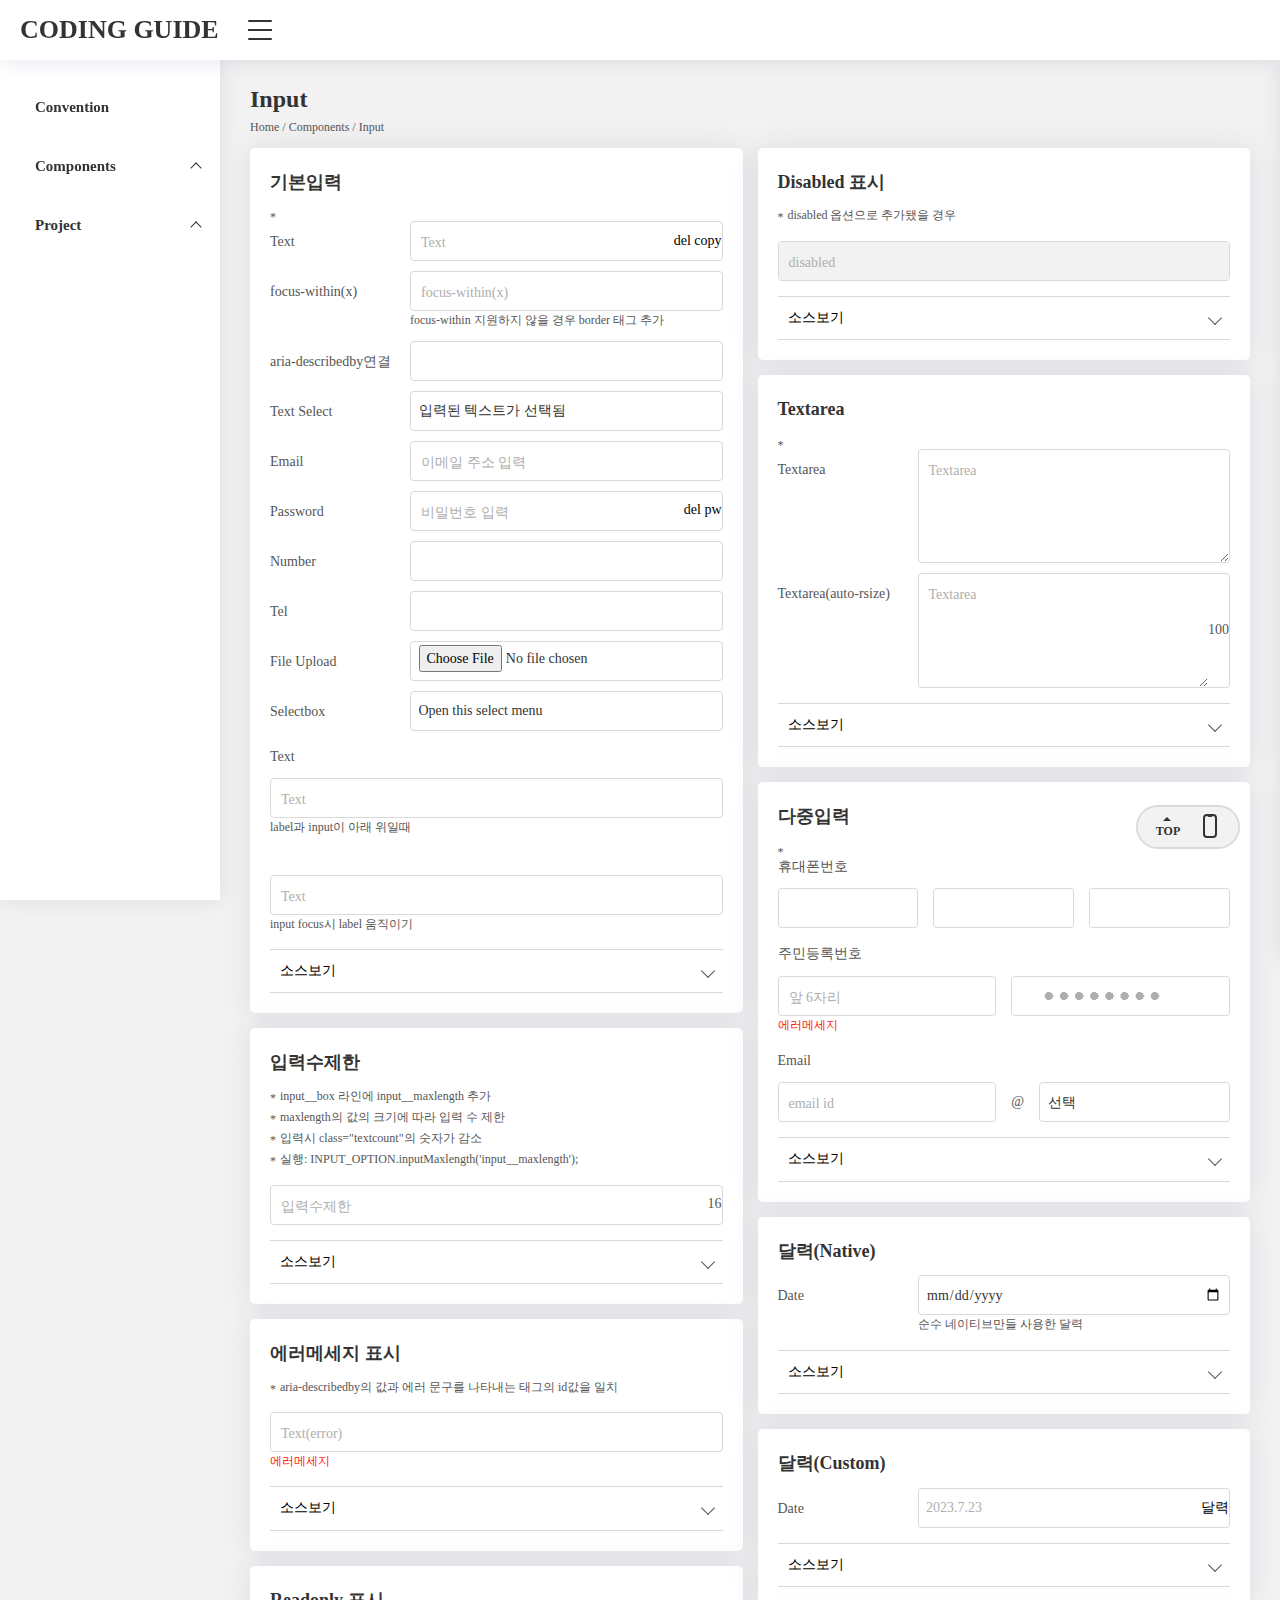
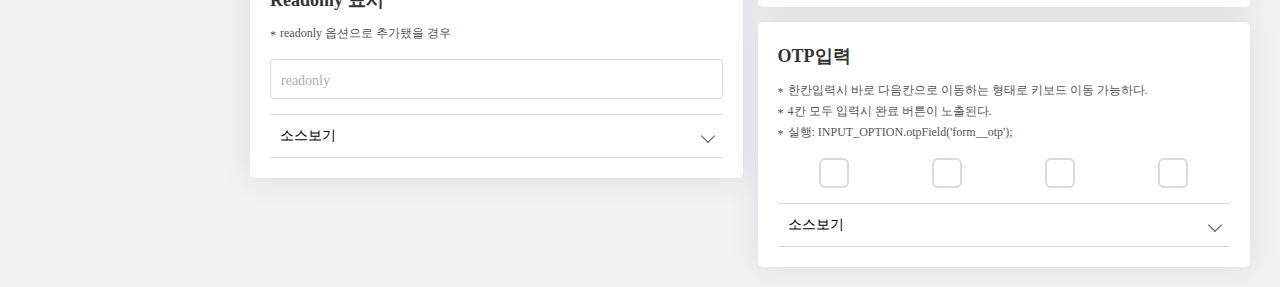
==== commit 4a4f0ae2: "230802" ====
--- a/guide/index.html
+++ b/guide/index.html
@@ -143,13 +143,13 @@
 <script src="resources/js/menuitem/project.js"></script>
 <script src="resources/js/menuitem/project2.js"></script>
 <script type="text/javascript">
-contentSelect.originalTag('Convention','Convention', convention);
+// contentSelect.originalTag('Convention','Convention', convention);
 // contentSelect.projectName('Project', 'Members', project);
 // contentSelect.componentsName('Components', 'Accordion', accordion);
 // contentSelect.componentsName('Components', 'Buttons', buttons);
 // contentSelect.componentsName('Components', 'tab', tabs);
 // contentSelect.componentsName('Components', 'Layout', layout);
-// contentSelect.componentsName('Components', 'Input', inputs);
+contentSelect.componentsName('Components', 'Input', inputs);
 // contentSelect.componentsName('Components', 'Selection', selection);
 // contentSelect.componentsName('Components', 'List', list);
 // contentSelect.componentsName('Components', 'Popup', popup);
--- a/guide/resources/css/style.css
+++ b/guide/resources/css/style.css
@@ -177,12 +177,12 @@
 .tab__drag_slide .icon:last-child{right:0}
 .tab__drag_slide .icon:first-child::before{content:'◀'}
 .tab__drag_slide .icon:last-child::before{content:'▶'}
-.tab__drag_slide .tabs-box{display:flex;gap:1rem;overflow-x:hidden;scroll-behavior:smooth}
-.tab__drag_slide .tabs-box.dragging{scroll-behavior:auto;cursor:grab}
-.tab__drag_slide .tabs-box .tab{cursor:pointer;font-size:1.18rem;white-space:nowrap;background-color:var(--bg-base);padding:1rem 1.5rem;border-radius:3rem;
+.tab__drag_slide .tablist{display:flex;gap:1rem;overflow-x:hidden;scroll-behavior:smooth}
+.tab__drag_slide .tablist.dragging{scroll-behavior:auto;cursor:grab}
+.tab__drag_slide .tablist .tab{cursor:pointer;font-size:1.18rem;white-space:nowrap;background-color:var(--bg-base);padding:1rem 1.5rem;border-radius:3rem;
 border:1px solid var(--border)}
-.tabs-box.dragging .tab{user-select:none;pointer-events:none}
-.tab__drag_slide .tabs-box .tab.active{color:#fff;background:var(--color-positive);border-color:transparent}
+.tab__drag_slide .tablist.dragging .tab{user-select:none;pointer-events:none}
+.tab__drag_slide .tablist .tab.active{color:#fff;background:var(--color-positive);border-color:transparent}
 
 /* forms */
 [class*="input__box"]{
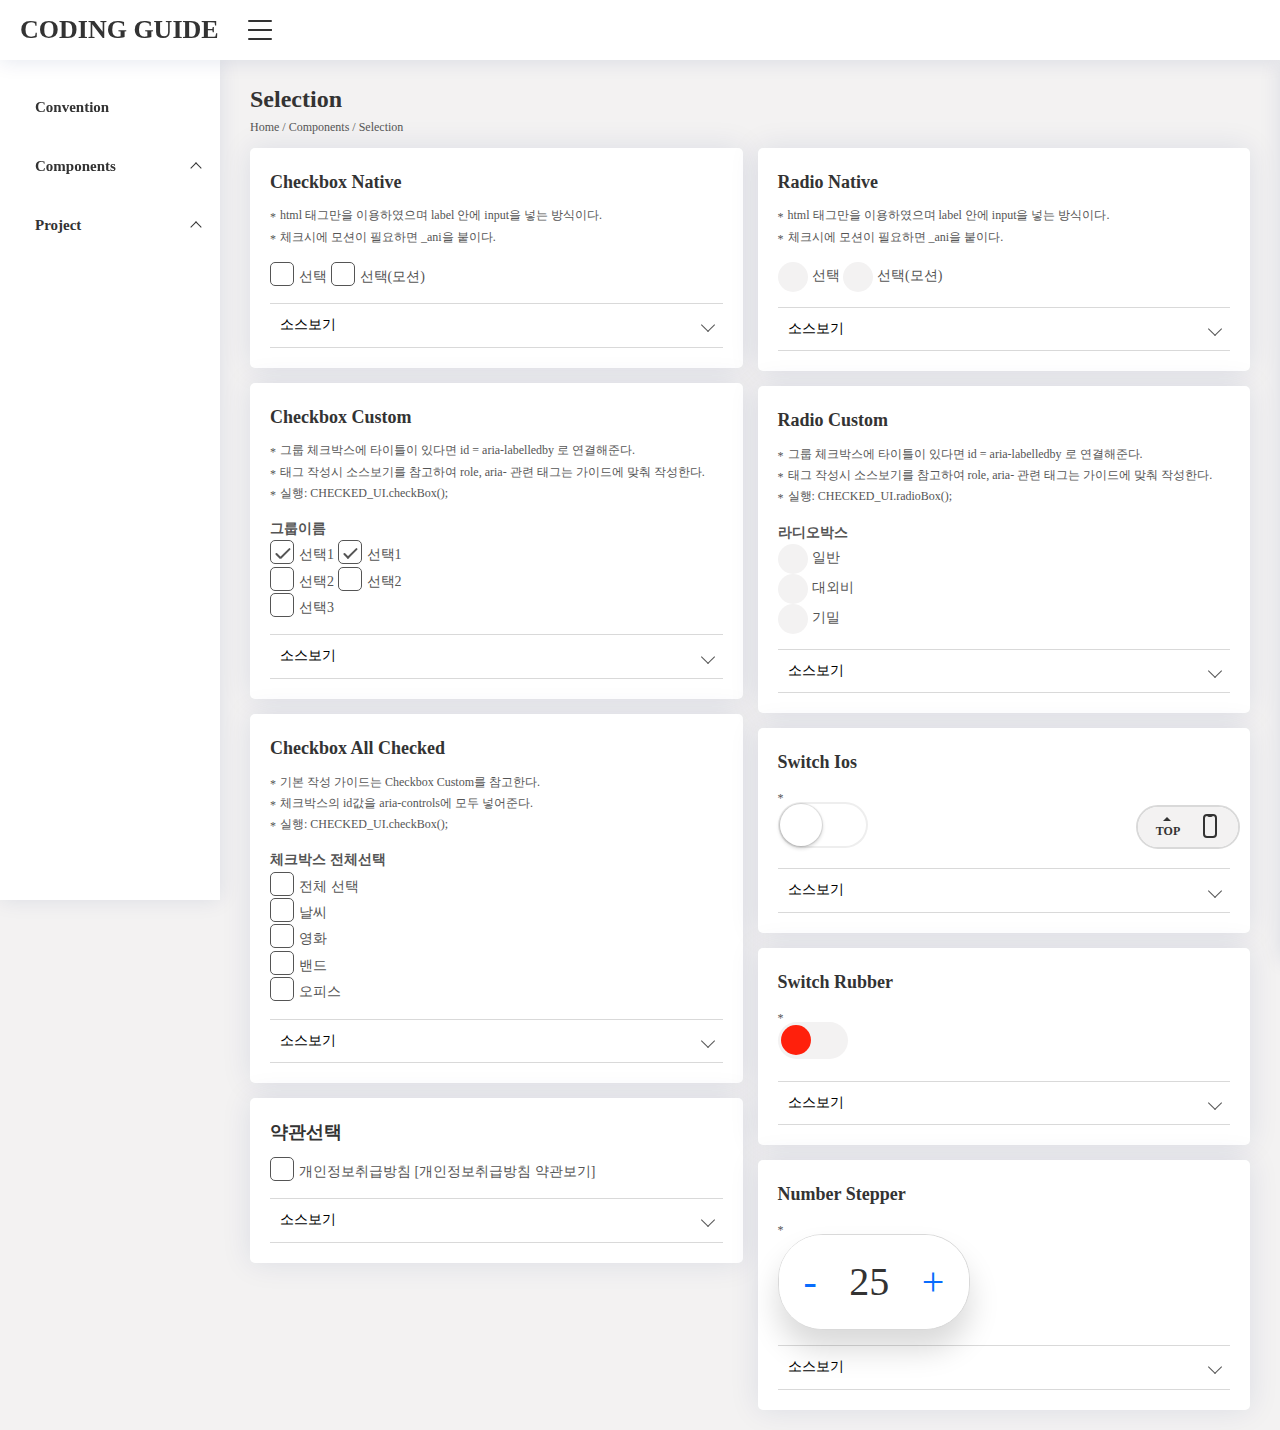
==== commit 9d3802fc: "230802" ====
--- a/guide/index.html
+++ b/guide/index.html
@@ -149,8 +149,8 @@
 // contentSelect.componentsName('Components', 'Buttons', buttons);
 // contentSelect.componentsName('Components', 'tab', tabs);
 // contentSelect.componentsName('Components', 'Layout', layout);
-contentSelect.componentsName('Components', 'Input', inputs);
-// contentSelect.componentsName('Components', 'Selection', selection);
+// contentSelect.componentsName('Components', 'Input', inputs);
+contentSelect.componentsName('Components', 'Selection', selection);
 // contentSelect.componentsName('Components', 'List', list);
 // contentSelect.componentsName('Components', 'Popup', popup);
 // contentSelect.originalTag('Components','Color', color);
--- a/guide/resources/css/style.css
+++ b/guide/resources/css/style.css
@@ -88,6 +88,7 @@
 video::-webkit-media-controls-start-playback-button{display:none !important}
 .blind,.u_skip{position:absolute;clip:rect(0 0 0 0);width:1px;height:1px;margin:-1px;overflow:hidden}
 .hidden, [hidden]{display:none}
+.notouch{user-select:none;pointer-events:none}
 .no_anim{animation-duration:.01ms !important;animation-iteration-count:1 !important;transition-duration:.01ms !important;scroll-behavior:auto !important}
 .tac{text-align:center !important}
 /* :focus{outline:2px solid red} */
@@ -235,16 +236,17 @@
 .form__group .form__area_row:not(:first-of-type),
 .form__group .field__multi_columns:not(:first-of-type){margin-top:15px}
 
-.form__otp .field{width:100%;display:flex;justify-content:space-around}
-.form__otp .input{height:3rem;width:3rem;border:2px solid #dad9df;text-align:center;
+.input__otp .field{--size:4rem;display:inline-flex;justify-content:space-around}
+.input__otp .input{height:var(--size);width:var(--size);border:2px solid #dad9df;text-align:center;
 font-size:1.5rem;border-radius:.6rem;background-color:var(--bg-card);appearance:textfield}
-.form__otp input[type="number"]::-webkit-outer-spin-button,
-.form__otp input[type="number"]::-webkit-inner-spin-button{-webkit-appearance:none;margin:0}
-.form__otp #submit{margin:1rem auto 0;padding:1rem;background-color:var(--color-notice);color:var(--color-primary)}
-.form__otp .show{display:block}
-.form__otp .hide{display:none}
-.form__otp .input:disabled{color:var(--color-disable)}
-.form__otp .input:focus{border:3px solid var(--color-notice)}
+.input__otp .input:not(:first-child){margin-left:1.5rem}
+.input__otp input[type="number"]::-webkit-outer-spin-button,
+.input__otp input[type="number"]::-webkit-inner-spin-button{-webkit-appearance:none;margin:0}
+.input__otp #submit{margin:1rem auto 0;padding:1rem;background-color:var(--color-notice);color:var(--color-primary)}
+.input__otp .show{display:block}
+.input__otp .hide{display:none}
+.input__otp .input:disabled{color:var(--color-disable)}
+.input__otp .input:focus{border:3px solid var(--color-notice)}
 
 /* selection */
 @keyframes dothabottomcheck{
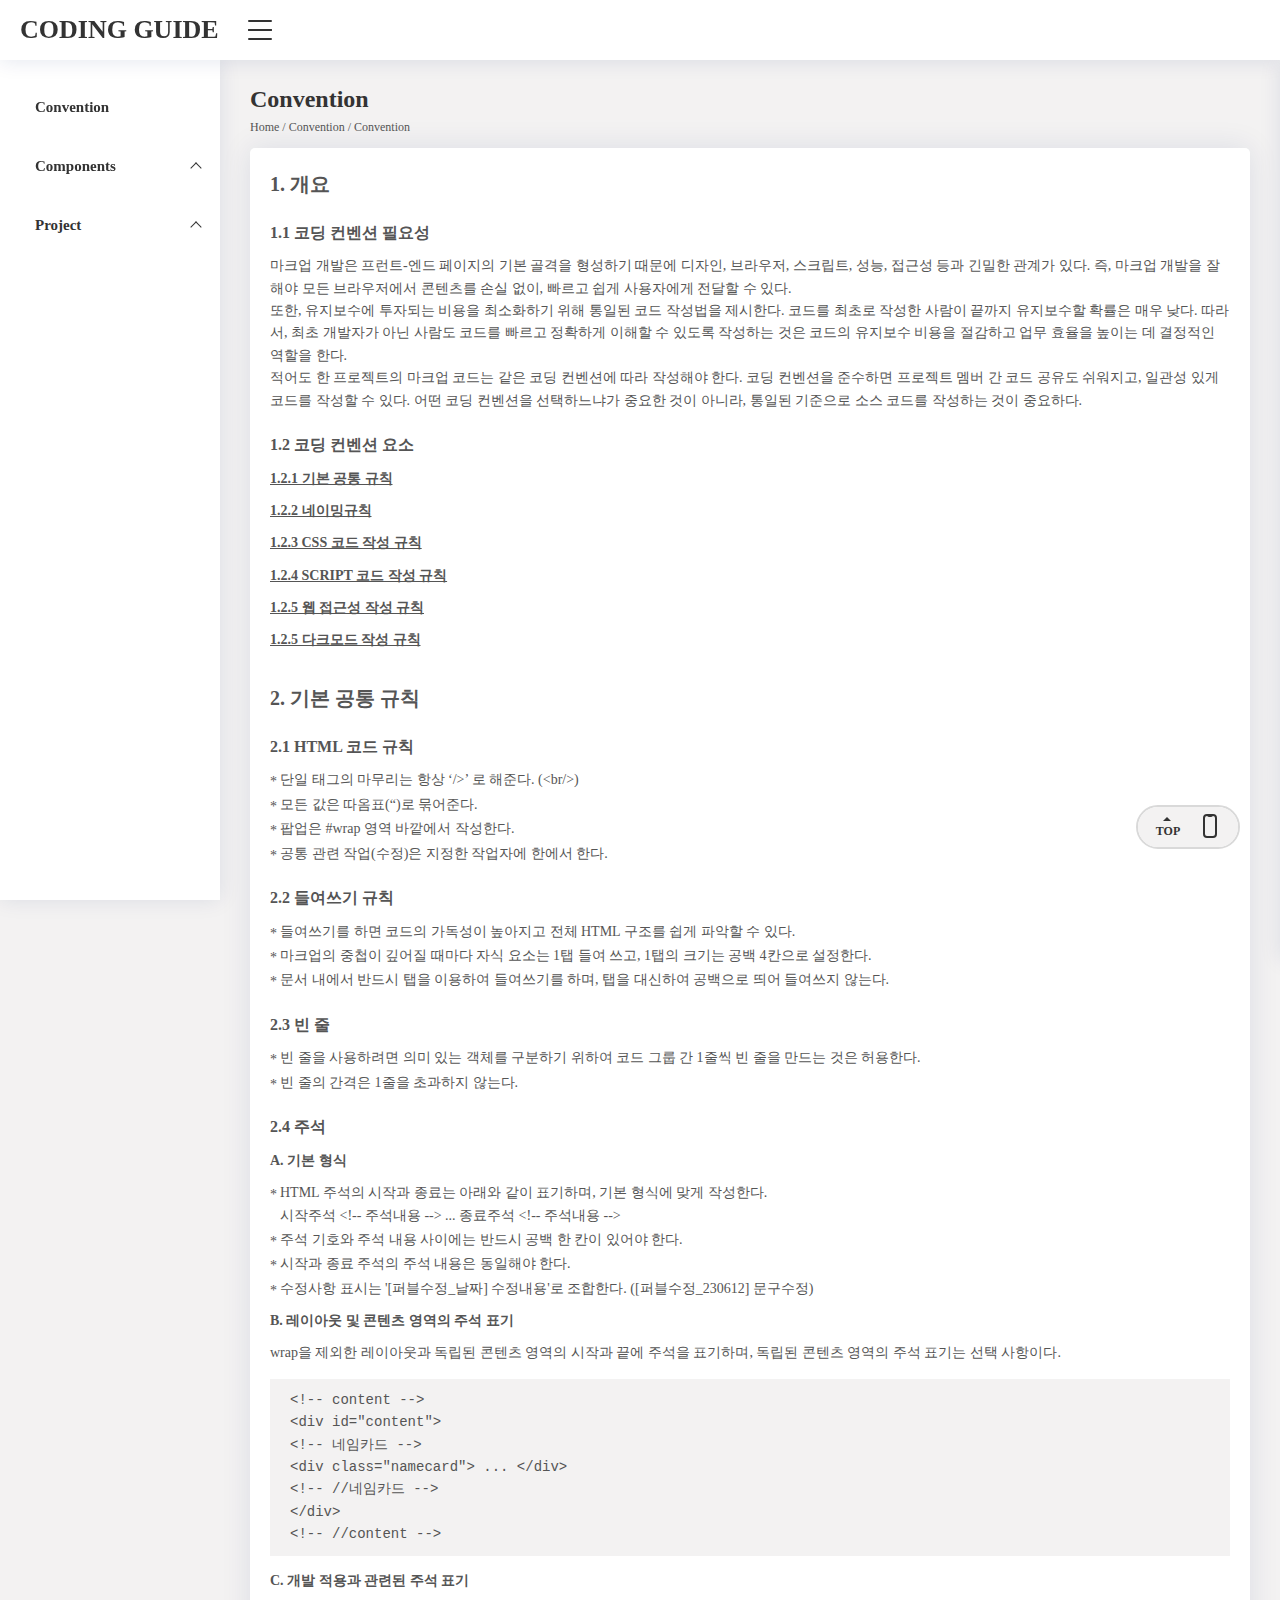
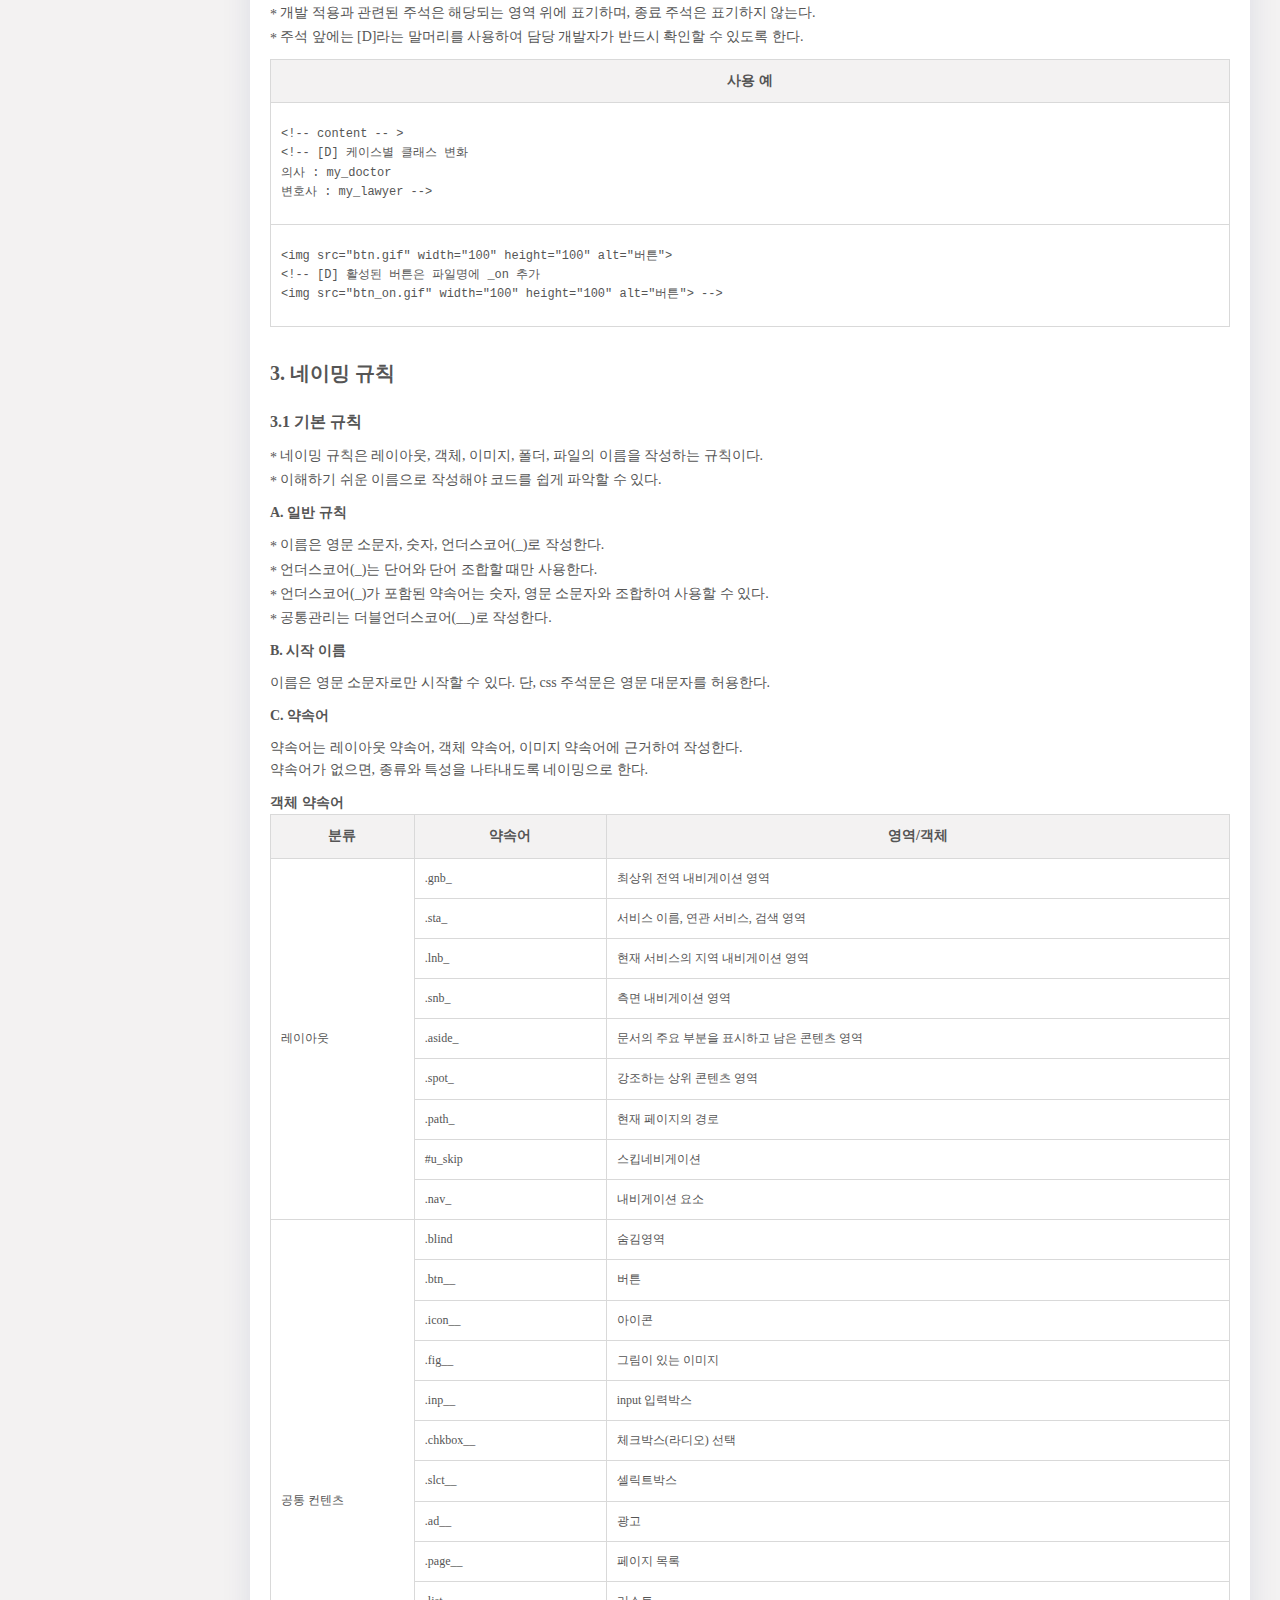
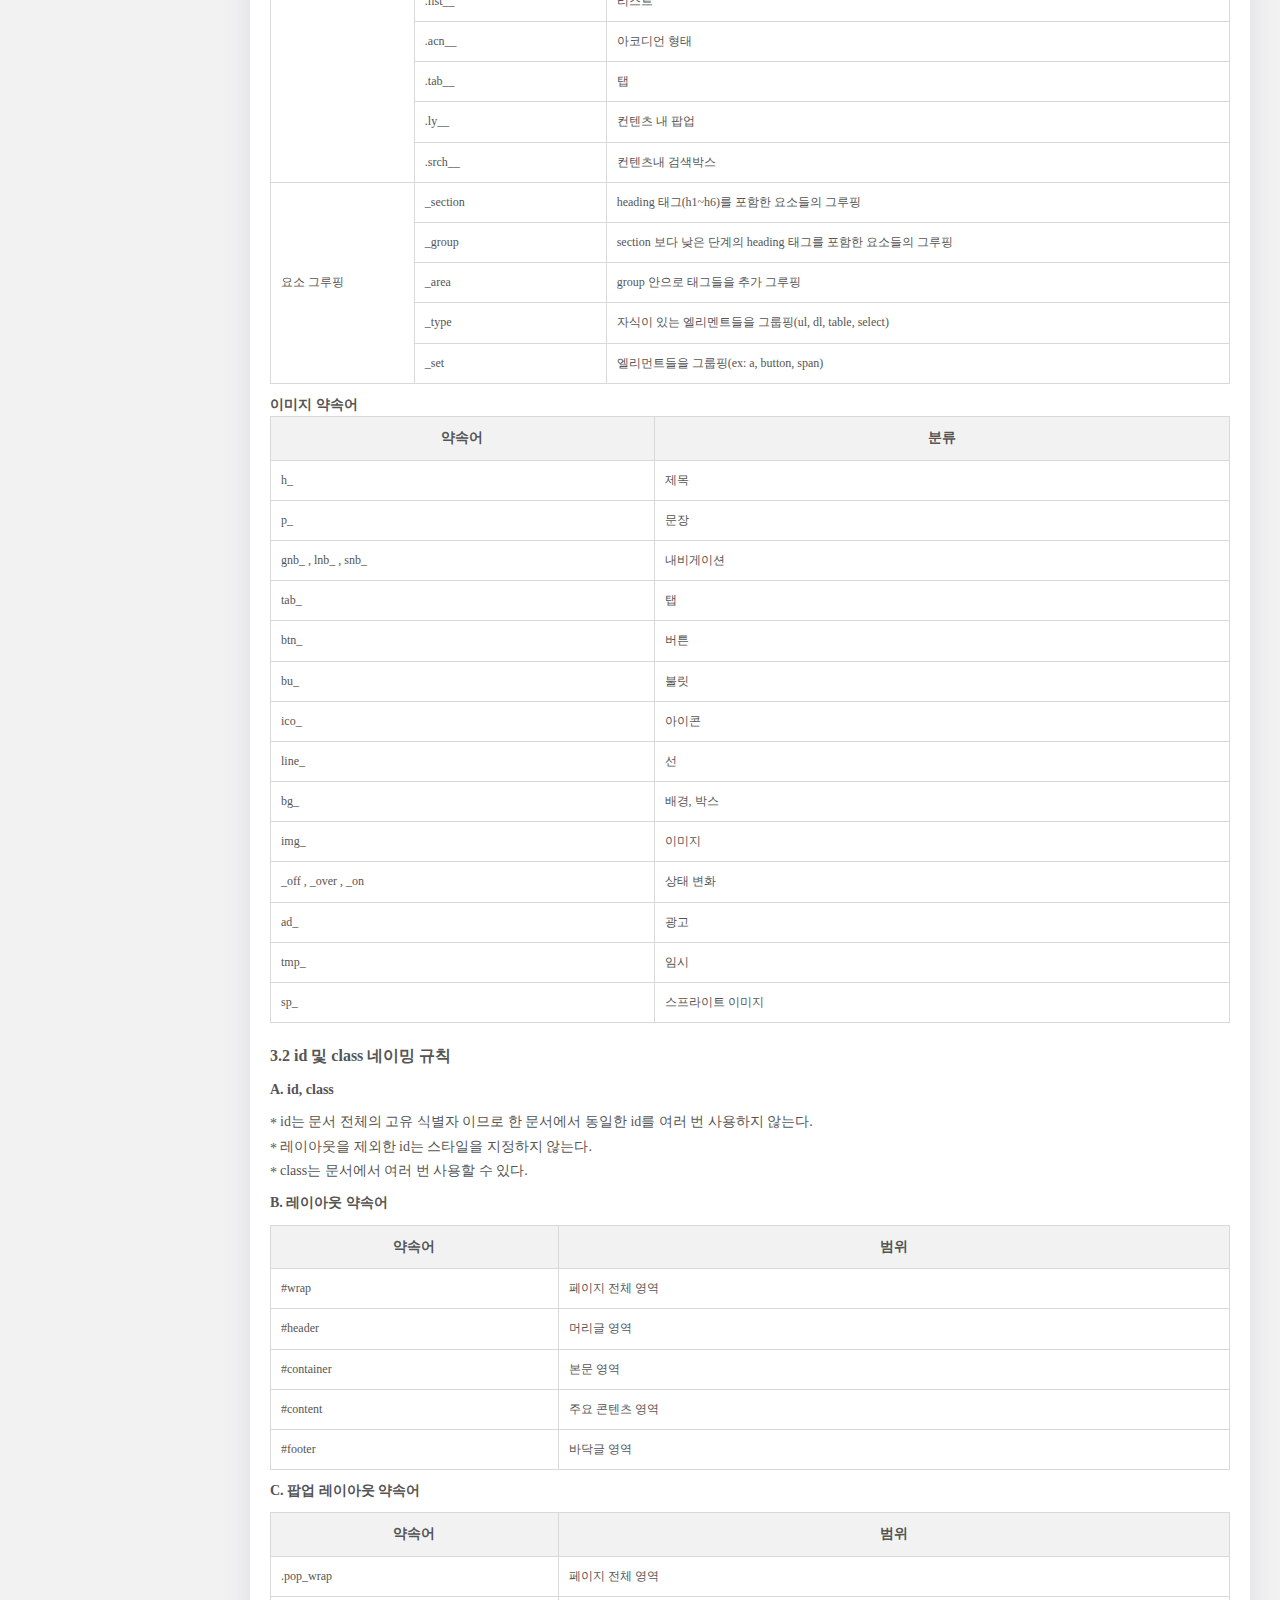
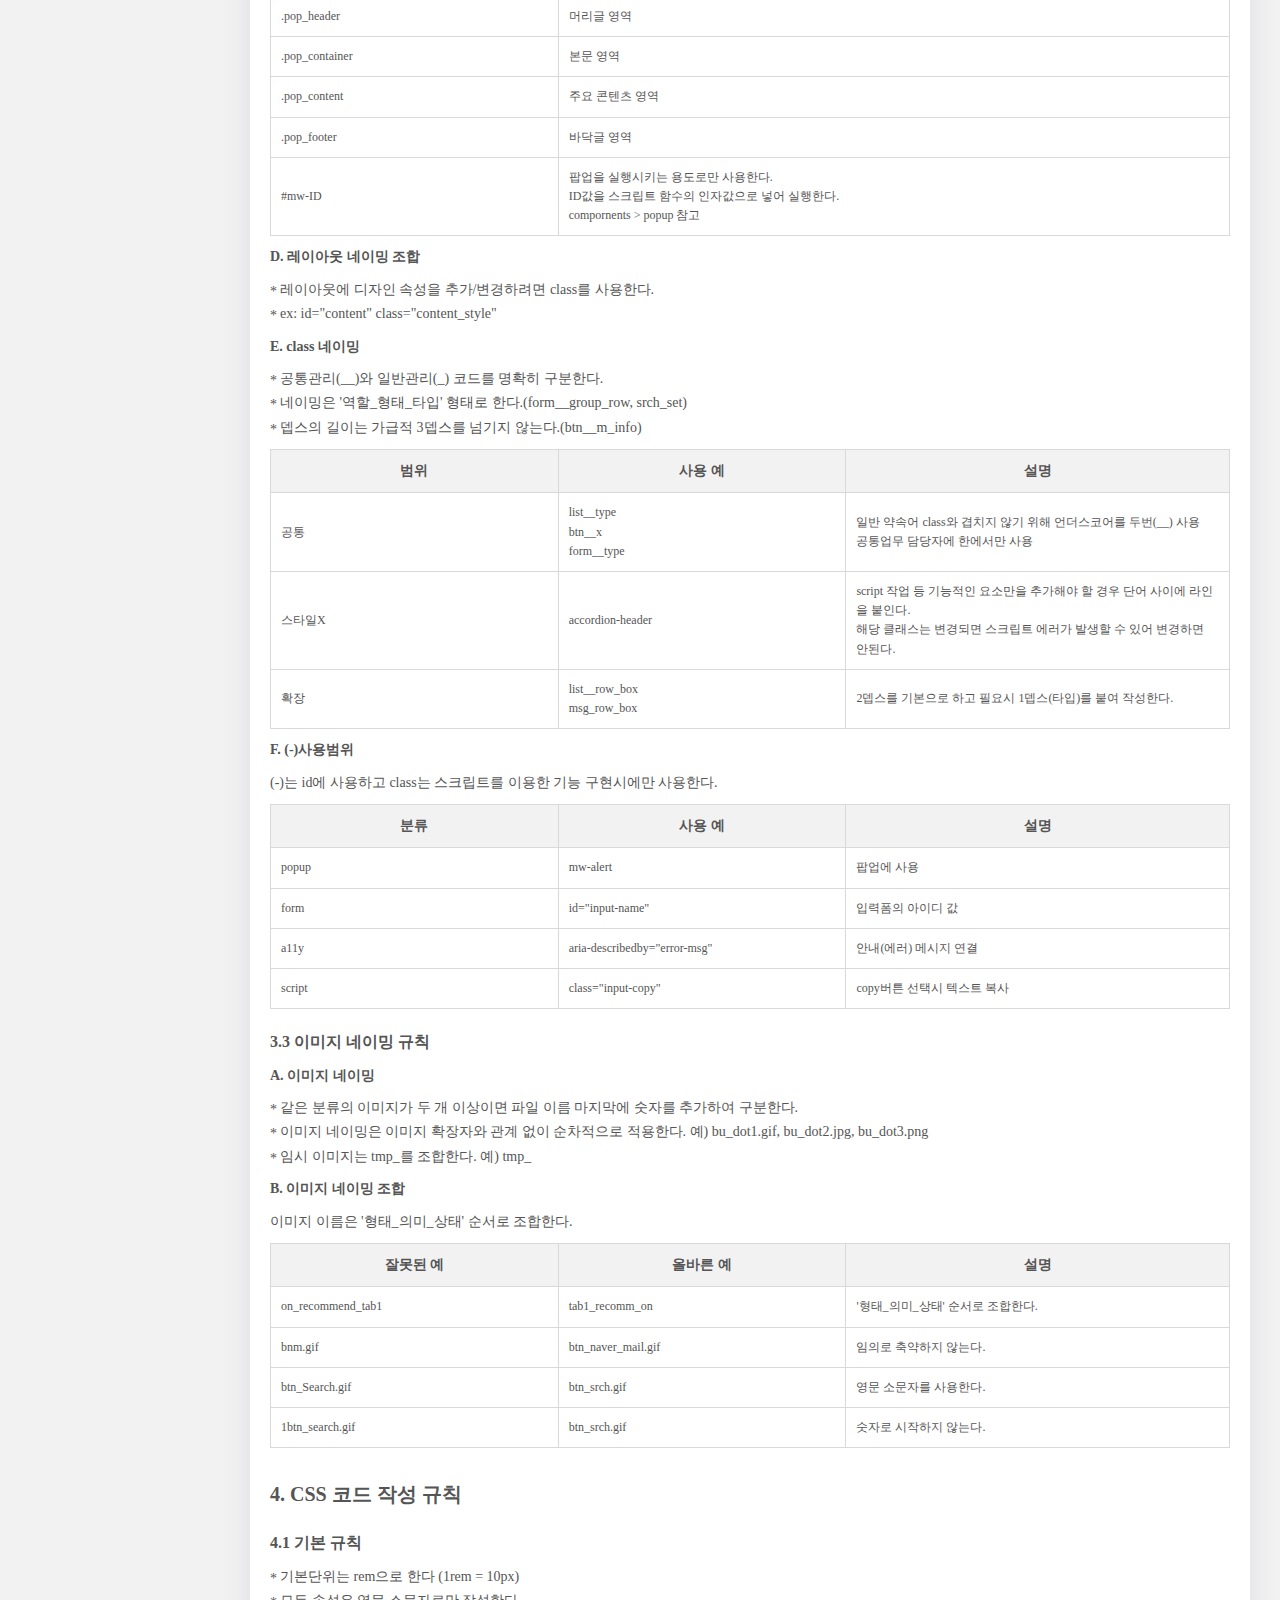
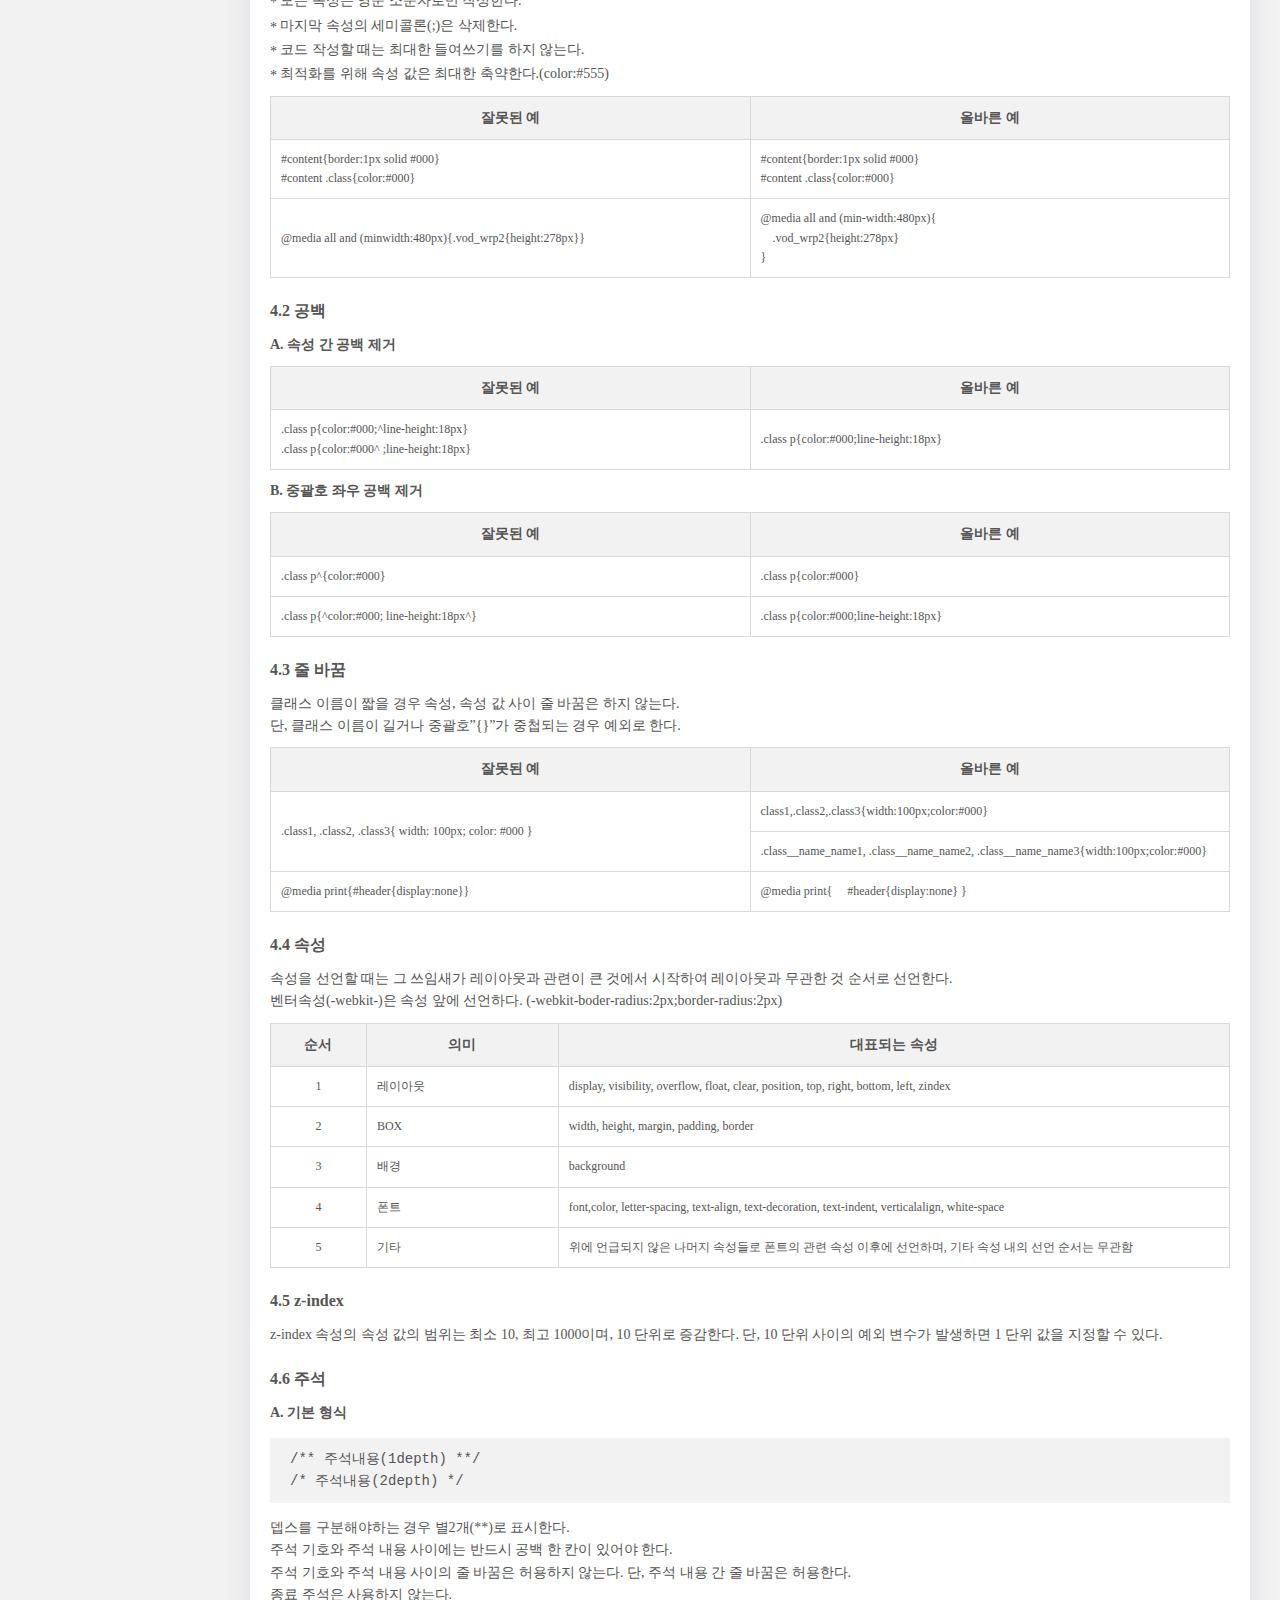
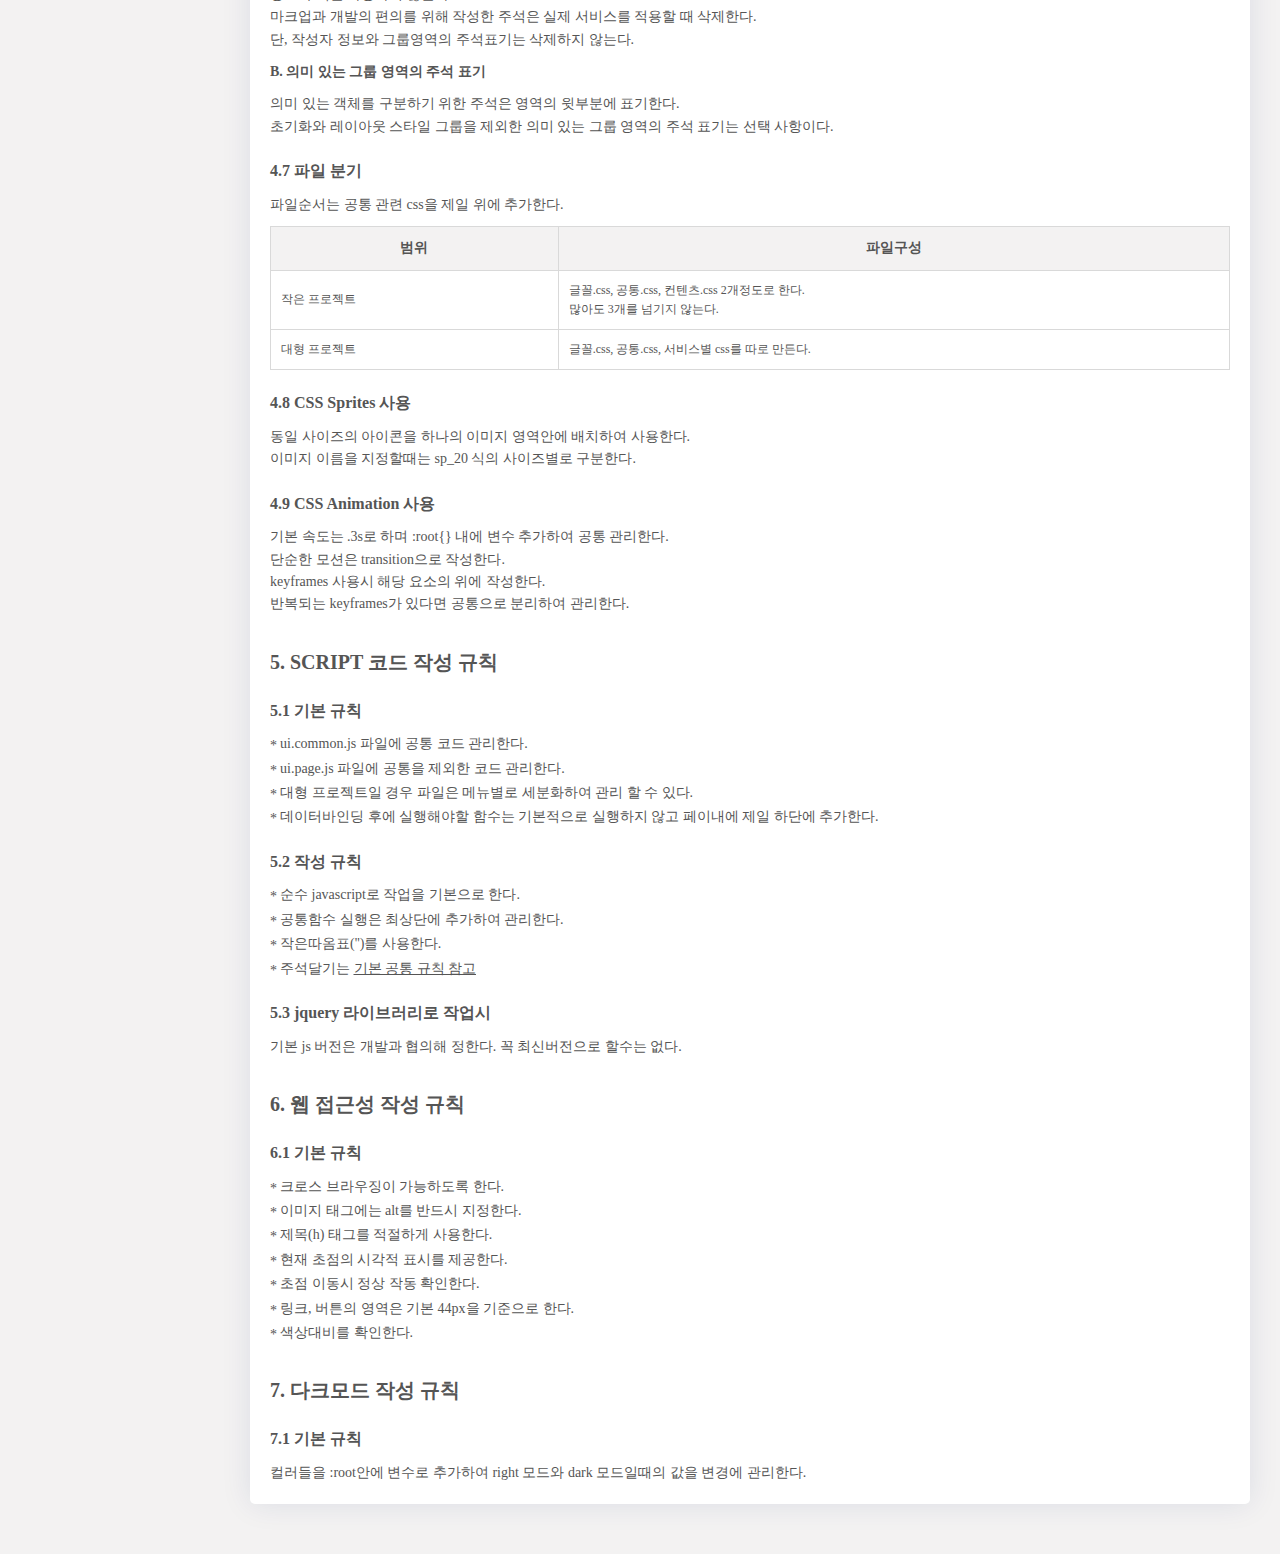
==== commit fe045620: "230824" ====
--- a/guide/index.html
+++ b/guide/index.html
@@ -143,14 +143,14 @@
 <script src="resources/js/menuitem/project.js"></script>
 <script src="resources/js/menuitem/project2.js"></script>
 <script type="text/javascript">
-// contentSelect.originalTag('Convention','Convention', convention);
+contentSelect.originalTag('Convention','Convention', convention);
 // contentSelect.projectName('Project', 'Members', project);
 // contentSelect.componentsName('Components', 'Accordion', accordion);
 // contentSelect.componentsName('Components', 'Buttons', buttons);
 // contentSelect.componentsName('Components', 'tab', tabs);
 // contentSelect.componentsName('Components', 'Layout', layout);
 // contentSelect.componentsName('Components', 'Input', inputs);
-contentSelect.componentsName('Components', 'Selection', selection);
+// contentSelect.componentsName('Components', 'Selection', selection);
 // contentSelect.componentsName('Components', 'List', list);
 // contentSelect.componentsName('Components', 'Popup', popup);
 // contentSelect.originalTag('Components','Color', color);
--- a/guide/resources/css/style.css
+++ b/guide/resources/css/style.css
@@ -117,6 +117,13 @@
 .btn__area{display:flex;margin-top:1.5rem}
 .btn__area [class*="btn__"]{flex:1}
 .btn__area [class*="btn__"]:not(:first-child){margin-left:1rem}
+
+@keyframes ripple {
+    0% {width:0;height:0;opacity:.5}
+    100% {width:500px;height:500px;opacity:0}
+}
+.btn__ripple{overflow:hidden;position:relative;display:inline-block;padding:1.2rem 3.6rem;color:#fff;font-size:1.8rem;border-radius:4rem;background:linear-gradient(90deg, #0162c8, #55e7fc)}
+.btn__ripple span{position:absolute;background:#fff;transform:translate(-50%, -50%);pointer-events:none;border-radius:50%;animation:ripple 1s linear infinite}
 
 /* badges */
 [class*="badge__"]{display:inline-block}
@@ -559,6 +566,7 @@
 .codeview_header button::after{content:'';border-width:1px 1px 0 0;border-style:solid;border-color:var(--color-secondary);margin-left:auto;width:1rem;height:1rem;transform:rotate(135deg)}
 .codeview_header button[aria-expanded=true]::after{transform:rotate(-45deg);margin-top:.4rem}
 .codetext{margin-bottom:1.5rem;font-size:1.2rem}
+.codetext a[target="_blank"] {font-size: 1.4rem;text-decoration: underline;}
 
 .accordion_sample_header{border:1px solid #ebeef4}
 .accordion_sample_header button{overflow-anchor:none;position:relative;display:flex;align-items:center;width:100%;background-color:var(--bg-base);padding:1.6rem 2rem;font-size:1.6rem}
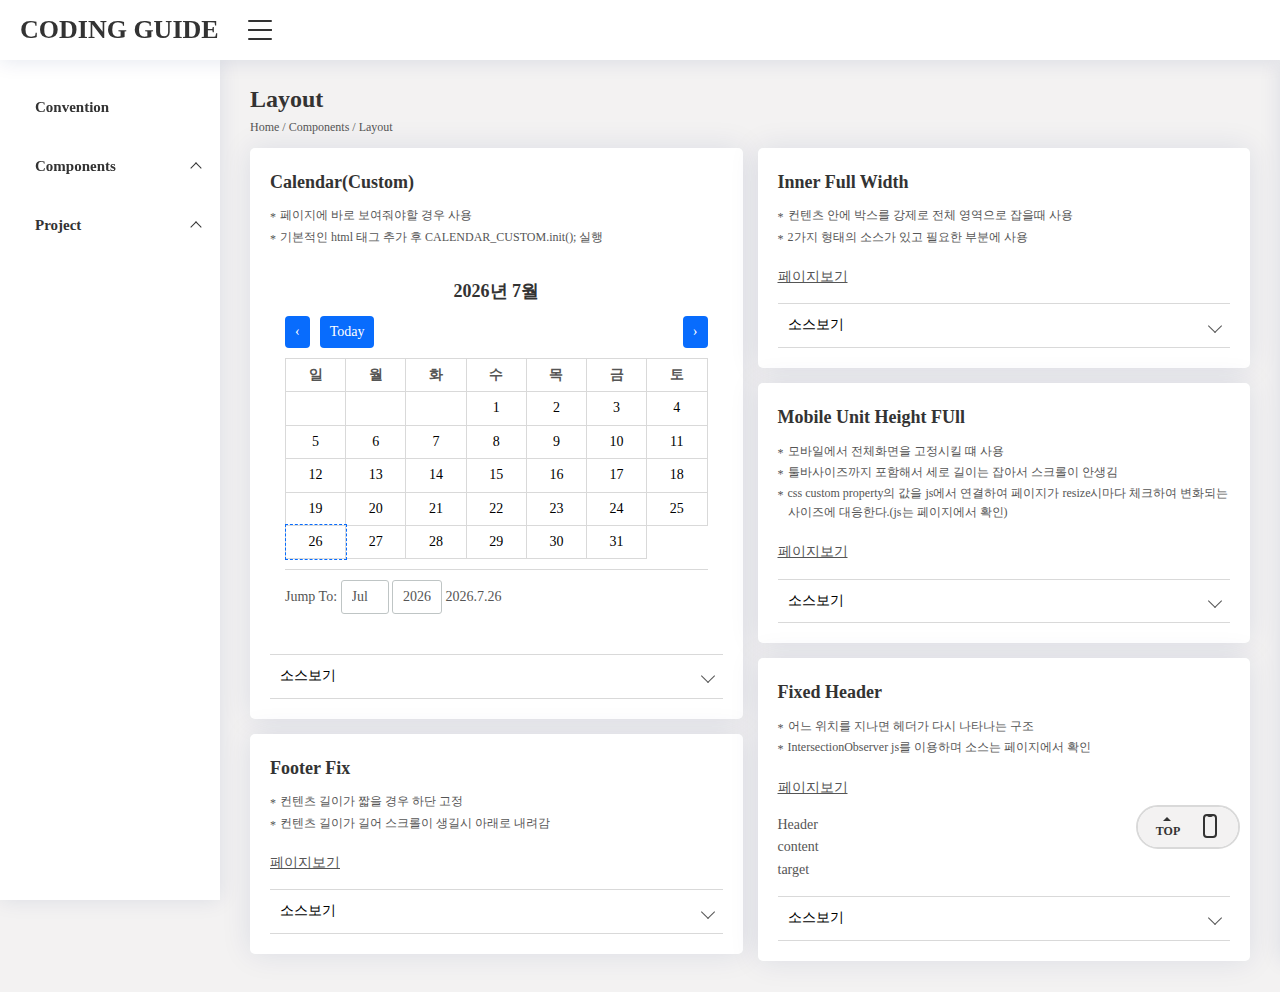
==== commit 8d44f2dd: "230828" ====
--- a/guide/index.html
+++ b/guide/index.html
@@ -143,12 +143,12 @@
 <script src="resources/js/menuitem/project.js"></script>
 <script src="resources/js/menuitem/project2.js"></script>
 <script type="text/javascript">
-contentSelect.originalTag('Convention','Convention', convention);
+// contentSelect.originalTag('Convention','Convention', convention);
 // contentSelect.projectName('Project', 'Members', project);
 // contentSelect.componentsName('Components', 'Accordion', accordion);
 // contentSelect.componentsName('Components', 'Buttons', buttons);
 // contentSelect.componentsName('Components', 'tab', tabs);
-// contentSelect.componentsName('Components', 'Layout', layout);
+contentSelect.componentsName('Components', 'Layout', layout);
 // contentSelect.componentsName('Components', 'Input', inputs);
 // contentSelect.componentsName('Components', 'Selection', selection);
 // contentSelect.componentsName('Components', 'List', list);
--- a/guide/resources/css/style.css
+++ b/guide/resources/css/style.css
@@ -123,7 +123,7 @@
     100% {width:500px;height:500px;opacity:0}
 }
 .btn__ripple{overflow:hidden;position:relative;display:inline-block;padding:1.2rem 3.6rem;color:#fff;font-size:1.8rem;border-radius:4rem;background:linear-gradient(90deg, #0162c8, #55e7fc)}
-.btn__ripple span{position:absolute;background:#fff;transform:translate(-50%, -50%);pointer-events:none;border-radius:50%;animation:ripple 1s linear infinite}
+.btn__ripple span{position:absolute;background-color:#fff;transform:translate(-50%, -50%);pointer-events:none;border-radius:50%;animation:ripple 1s linear infinite}
 
 /* badges */
 [class*="badge__"]{display:inline-block}
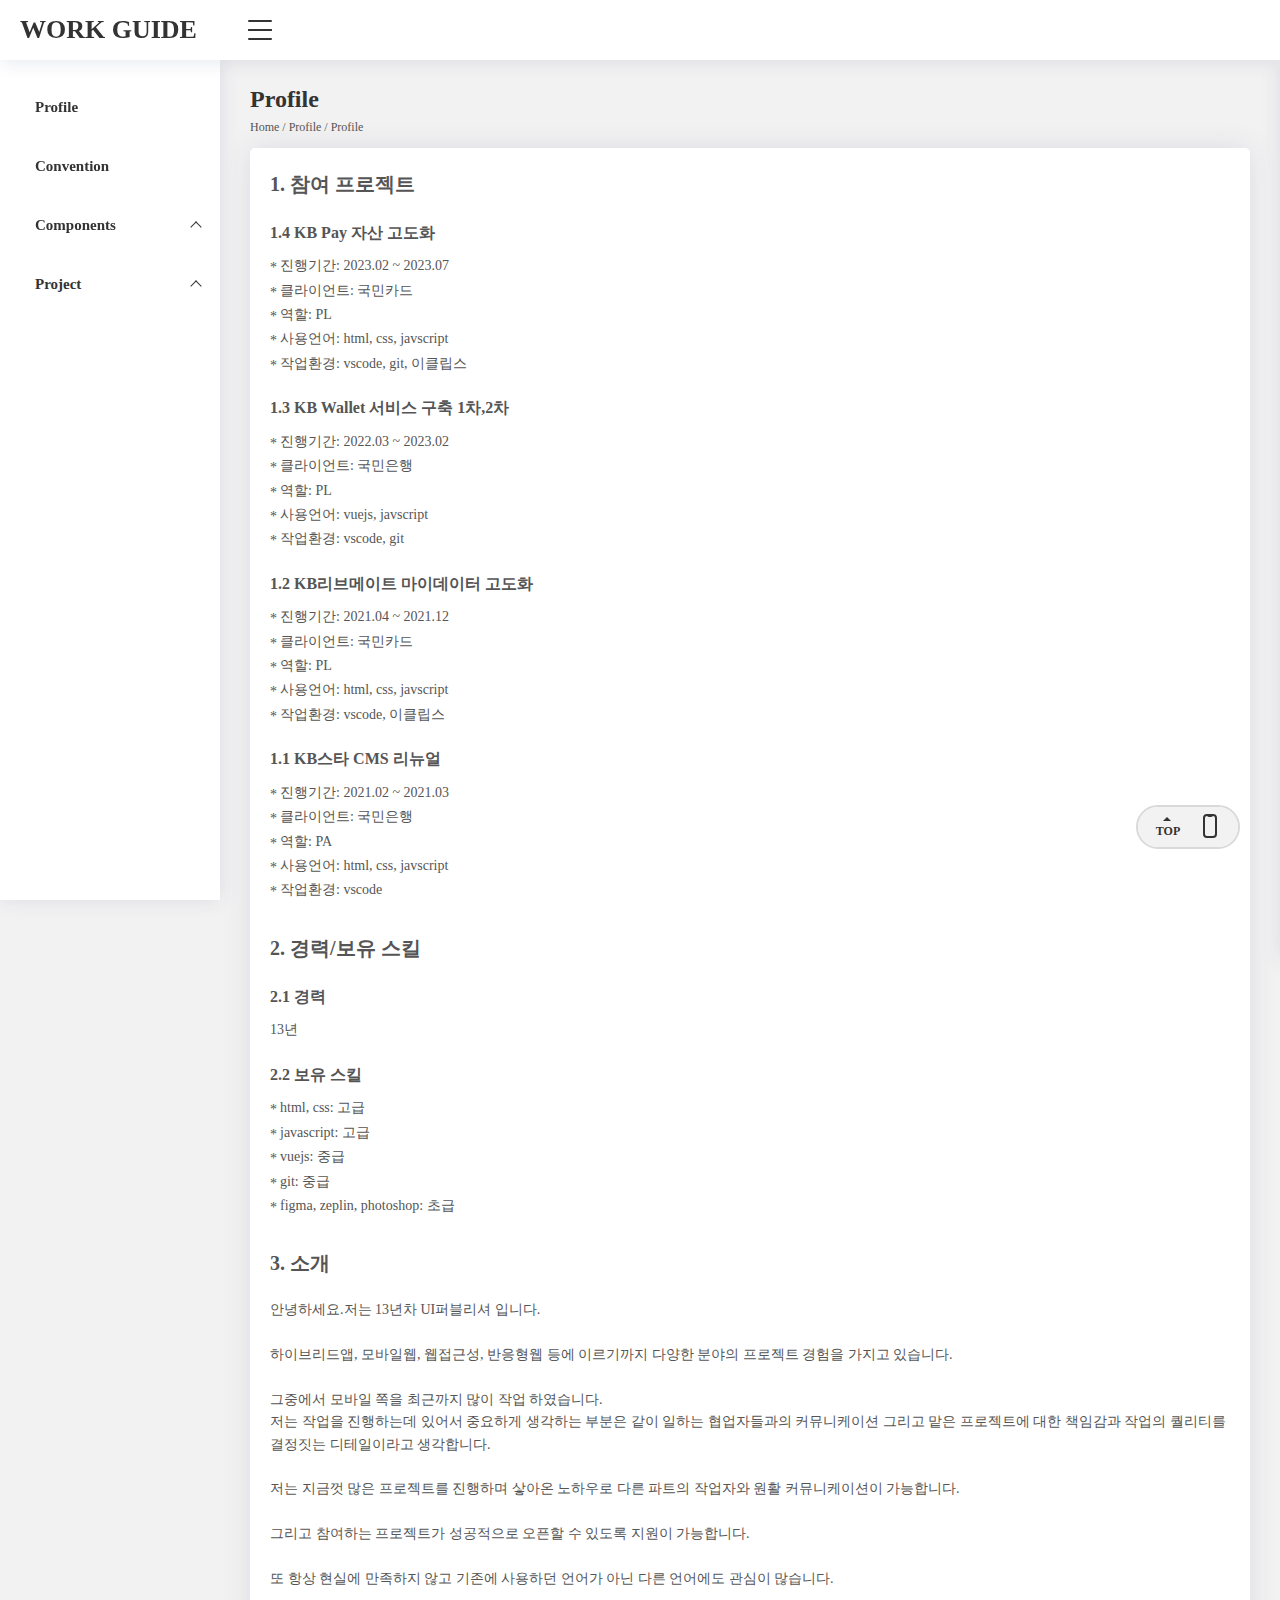
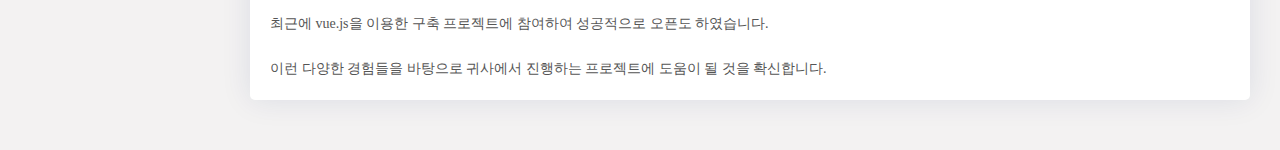
==== commit 82a0869a: "230829" ====
--- a/guide/index.html
+++ b/guide/index.html
@@ -5,7 +5,7 @@
 <meta http-equiv="Content-Language" content="ko-KR" />
 <meta http-equiv="X-UA-Compatible" content="IE=Edge, chrome" />
 <meta name="viewport" content="width=device-width, initial-scale=1.0, minimum-scale=1.0, maximum-scale=1.0, user-scalable=no, viewport-fit=cover" />
-<title>Coding Guide</title>
+<title>WORK GUIDE</title>
 
 <link href="resources/css/enlighterjs.min.css" rel="stylesheet">
 <link href="resources/css/style.css" rel="stylesheet">
@@ -21,7 +21,7 @@
 <div id="wrap">
 
   <header id="header">
-    <a href="index.html" class="logo">CODING GUIDE</a>
+    <a href="index.html" class="logo">WORK GUIDE</a>
     <button type="button" class="snb_handle" title="사이드메뉴선택">
       <span class="icon"><i></i><i></i><i></i><i></i></span>
     </button>
@@ -69,6 +69,9 @@
 
     <ul>
       <li class="snb_item">
+        <button onclick="contentSelect.originalTag('Profile','Profile', profile)" class="snb_link snb-link">Profile</button>
+      </li>
+      <li class="snb_item">
         <button onclick="contentSelect.originalTag('Convention','Convention', convention)" class="snb_link snb-link">Convention</button>
       </li>
       <li class="snb_item">
@@ -91,6 +94,7 @@
                 <li><button onclick="contentSelect.componentsName('Components', 'Layout', layout)" class="snb-link">Layout</button></li>
                 <li><button onclick="contentSelect.componentsName('Components', 'Popup', popup)" class="snb-link">Popup</button></li>
                 <li><button onclick="contentSelect.componentsName('Components', 'Slide', slide)" class="snb-link">Slide</button></li>
+                <li><button onclick="contentSelect.componentsName('Components', 'Chart', chart)" class="snb-link">Chart</button></li>
                 </ul>
             </div>
         </div>
@@ -129,6 +133,7 @@
 </div>
 
 <script src="resources/js/guide.js"></script>
+<script src="resources/js/menuitem/profile.js"></script>
 <script src="resources/js/menuitem/convention.js"></script>
 <script src="resources/js/menuitem/color.js"></script>
 <script src="resources/js/menuitem/buttons.js"></script>
@@ -140,17 +145,20 @@
 <script src="resources/js/menuitem/list.js"></script>
 <script src="resources/js/menuitem/layout.js"></script>
 <script src="resources/js/menuitem/popup.js"></script>
+<script src="resources/js/menuitem/chart.js"></script>
 <script src="resources/js/menuitem/project.js"></script>
 <script src="resources/js/menuitem/project2.js"></script>
 <script type="text/javascript">
+contentSelect.originalTag('Profile','Profile', profile);
 // contentSelect.originalTag('Convention','Convention', convention);
 // contentSelect.projectName('Project', 'Members', project);
 // contentSelect.componentsName('Components', 'Accordion', accordion);
 // contentSelect.componentsName('Components', 'Buttons', buttons);
 // contentSelect.componentsName('Components', 'tab', tabs);
-contentSelect.componentsName('Components', 'Layout', layout);
+// contentSelect.componentsName('Components', 'Layout', layout);
 // contentSelect.componentsName('Components', 'Input', inputs);
 // contentSelect.componentsName('Components', 'Selection', selection);
+// contentSelect.componentsName('Components', 'Chart', chart);
 // contentSelect.componentsName('Components', 'List', list);
 // contentSelect.componentsName('Components', 'Popup', popup);
 // contentSelect.originalTag('Components','Color', color);
